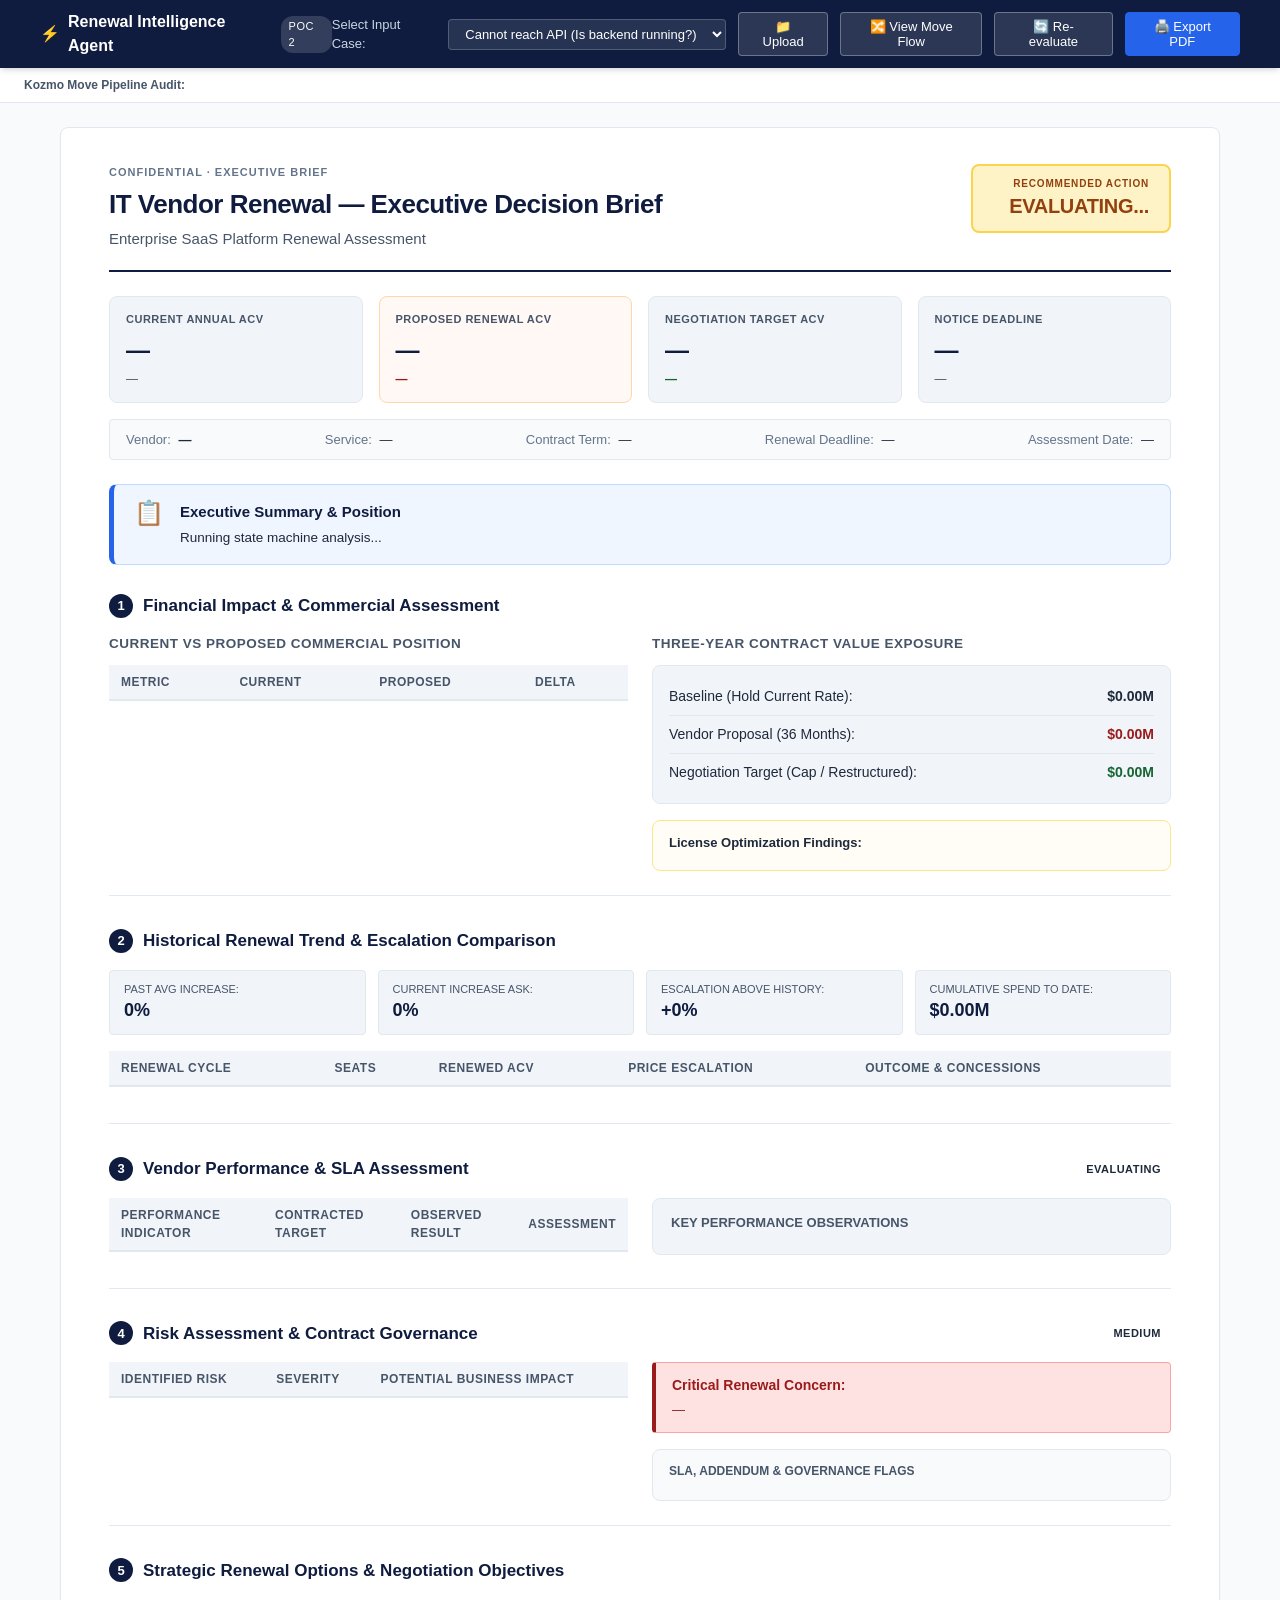
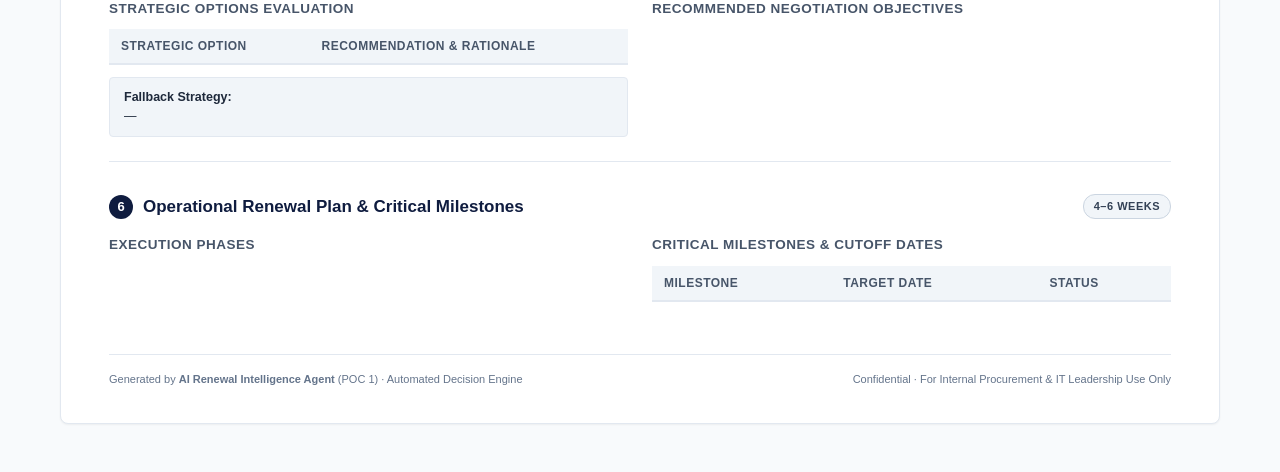
==== frontend/index.html @ a9c45aa7 "feat: Implement Kozmo Move Architecture with 6 Moves, Orchestrator, and Move Flow UI" ====
<!DOCTYPE html>
<html lang="en">
<head>
  <meta charset="UTF-8">
  <meta name="viewport" content="width=device-width, initial-scale=1.0">
  <title>IT Vendor Renewal — Executive Decision Brief</title>
  <link rel="stylesheet" href="style.css">
</head>
<body>

  <!-- Top Action & Case Switcher Bar (Hidden when printing) -->
  <header class="top-nav no-print">
    <div class="nav-container">
      <div class="nav-brand">
        <span class="agent-icon">⚡</span>
        <strong>Renewal Intelligence Agent</strong>
        <span class="poc-badge">POC 2</span>
      </div>
      <div class="nav-controls">
        <label for="caseSelect">Select Input Case:</label>
        <select id="caseSelect">
          <option value="">Loading cases...</option>
        </select>
        <input type="file" id="fileUploadInput" accept=".json" style="display: none;">
        <button id="uploadBtn" title="Upload Contract JSON">📁 Upload</button>
        <button id="flowModalBtn" title="View Kozmo Move Execution Graph">🔀 View Move Flow</button>
        <button id="reloadBtn" title="Run State Machine Again">🔄 Re-evaluate</button>
        <button id="printBtn" class="btn-primary" title="Export as PDF / Print">🖨️ Export PDF</button>
      </div>
    </div>
  </header>

  <!-- State Machine Pipeline Bar (Hidden when printing) -->
  <div class="pipeline-container no-print">
    <div class="pipeline-title">Kozmo Move Pipeline Audit:</div>
    <div id="statePipeline" class="pipeline-steps">
      <!-- Injected by app.js -->
    </div>
  </div>

  <!-- Main Executive Brief Container (Printable One-Page / Formatted Layout) -->
  <main class="brief-container" id="briefContainer">
    
    <!-- Document Header / Meta -->
    <section class="doc-header">
      <div class="doc-meta-left">
        <div class="meta-tag" id="confidentialBadge">CONFIDENTIAL · EXECUTIVE BRIEF</div>
        <h1 id="briefDocTitle">IT Vendor Renewal — Executive Decision Brief</h1>
        <p class="subtitle" id="serviceSubtitle">Enterprise SaaS Platform Renewal Assessment</p>
      </div>
      <div class="doc-meta-right">
        <div class="decision-box" id="decisionPillBox">
          <span class="decision-label">RECOMMENDED ACTION</span>
          <span class="decision-value" id="mainDecisionValue">Evaluating...</span>
        </div>
      </div>
    </section>

    <!-- Case Quick Stats Bar -->
    <section class="quick-stats-grid">
      <div class="stat-card">
        <span class="stat-label">Current Annual ACV</span>
        <span class="stat-number" id="kpiCurrentAcv">—</span>
        <span class="stat-sub" id="kpiCurrentSeats">—</span>
      </div>
      <div class="stat-card highlight">
        <span class="stat-label">Proposed Renewal ACV</span>
        <span class="stat-number" id="kpiProposedAcv">—</span>
        <span class="stat-sub alert-text" id="kpiIncreasePct">—</span>
      </div>
      <div class="stat-card">
        <span class="stat-label">Negotiation Target ACV</span>
        <span class="stat-number" id="kpiTargetAcv">—</span>
        <span class="stat-sub positive-text" id="kpiSavingsTarget">—</span>
      </div>
      <div class="stat-card">
        <span class="stat-label">Notice Deadline</span>
        <span class="stat-number" id="kpiNoticeDeadline">—</span>
        <span class="stat-sub" id="kpiNoticeDaysRemaining">—</span>
      </div>
    </section>

    <!-- Context & Case Details Metadata Strip -->
    <section class="meta-strip">
      <div class="meta-item">
        <span class="meta-label">Vendor:</span>
        <strong id="metaVendorName">—</strong>
      </div>
      <div class="meta-item">
        <span class="meta-label">Service:</span>
        <span id="metaServiceName">—</span>
      </div>
      <div class="meta-item">
        <span class="meta-label">Contract Term:</span>
        <span id="metaTerm">—</span>
      </div>
      <div class="meta-item">
        <span class="meta-label">Renewal Deadline:</span>
        <span id="metaRenewalDeadline">—</span>
      </div>
      <div class="meta-item">
        <span class="meta-label">Assessment Date:</span>
        <span id="metaAssessmentDate">—</span>
      </div>
    </section>

    <!-- Executive Decision Rationale Alert Banner -->
    <section class="executive-summary-banner" id="executiveSummaryBanner">
      <div class="banner-icon">📋</div>
      <div class="banner-body">
        <h3 id="execDecisionHeading">Executive Summary & Position</h3>
        <p id="execDecisionRationale">Running state machine analysis...</p>
      </div>
    </section>

    <!-- SECTION 1: Financial Impact & Commercial Assessment -->
    <section class="brief-section">
      <div class="section-header">
        <span class="section-num">1</span>
        <h2>Financial Impact & Commercial Assessment</h2>
      </div>

      <div class="two-column-layout">
        <!-- Comparison Table -->
        <div class="column">
          <h4 class="subheading">Current vs Proposed Commercial Position</h4>
          <table class="data-table" id="financialTable">
            <thead>
              <tr>
                <th>Metric</th>
                <th>Current</th>
                <th>Proposed</th>
                <th>Delta</th>
              </tr>
            </thead>
            <tbody>
              <!-- Rendered by app.js -->
            </tbody>
          </table>
        </div>

        <!-- 3-Year Exposure & Optimization Summary -->
        <div class="column">
          <h4 class="subheading">Three-Year Contract Value Exposure</h4>
          <div class="exposure-cards">
            <div class="exposure-row">
              <span class="exp-title">Baseline (Hold Current Rate):</span>
              <strong class="exp-val" id="expBaseline">$0.00M</strong>
            </div>
            <div class="exposure-row warn">
              <span class="exp-title">Vendor Proposal (36 Months):</span>
              <strong class="exp-val" id="expProposal">$0.00M</strong>
            </div>
            <div class="exposure-row target">
              <span class="exp-title">Negotiation Target (Cap / Restructured):</span>
              <strong class="exp-val" id="expTarget">$0.00M</strong>
            </div>
          </div>

          <div class="callout-box">
            <strong>License Optimization Findings:</strong>
            <ul id="licenseFindingsList">
              <!-- Rendered by app.js -->
            </ul>
          </div>
        </div>
      </div>
    </section>

    <!-- SECTION 2: Historical Renewal Trend Comparison -->
    <section class="brief-section">
      <div class="section-header">
        <span class="section-num">2</span>
        <h2>Historical Renewal Trend & Escalation Comparison</h2>
      </div>
      <div class="history-container">
        <div class="history-metrics-bar">
          <div class="history-badge">
            <span class="lbl">Past Avg Increase:</span>
            <strong id="histAvgIncrease">0%</strong>
          </div>
          <div class="history-badge">
            <span class="lbl">Current Increase Ask:</span>
            <strong id="histCurrentAsk" class="alert-text">0%</strong>
          </div>
          <div class="history-badge">
            <span class="lbl">Escalation Above History:</span>
            <strong id="histVsAvg" class="alert-text">+0%</strong>
          </div>
          <div class="history-badge">
            <span class="lbl">Cumulative Spend to Date:</span>
            <strong id="histTotalSpend">$0.00M</strong>
          </div>
        </div>

        <table class="data-table" id="historyTable">
          <thead>
            <tr>
              <th>Renewal Cycle</th>
              <th>Seats</th>
              <th>Renewed ACV</th>
              <th>Price Escalation</th>
              <th>Outcome & Concessions</th>
            </tr>
          </thead>
          <tbody>
            <!-- Rendered by app.js -->
          </tbody>
        </table>
      </div>
    </section>

    <!-- SECTION 3: Vendor Performance & SLA Assessment -->
    <section class="brief-section">
      <div class="section-header">
        <span class="section-num">3</span>
        <h2>Vendor Performance & SLA Assessment</h2>
        <span class="status-chip" id="perfOverallRating">Evaluating</span>
      </div>

      <div class="two-column-layout">
        <div class="column">
          <table class="data-table" id="perfTable">
            <thead>
              <tr>
                <th>Performance Indicator</th>
                <th>Contracted Target</th>
                <th>Observed Result</th>
                <th>Assessment</th>
              </tr>
            </thead>
            <tbody>
              <!-- Rendered by app.js -->
            </tbody>
          </table>
        </div>
        <div class="column">
          <div class="notes-panel">
            <h4>Key Performance Observations</h4>
            <ul id="perfObservationsList">
              <!-- Rendered by app.js -->
            </ul>
          </div>
        </div>
      </div>
    </section>

    <!-- SECTION 4: Risk Assessment & Governance Flags -->
    <section class="brief-section">
      <div class="section-header">
        <span class="section-num">4</span>
        <h2>Risk Assessment & Contract Governance</h2>
        <span class="status-chip" id="riskOverallLevel">Medium</span>
      </div>

      <div class="two-column-layout">
        <div class="column">
          <table class="data-table" id="riskTable">
            <thead>
              <tr>
                <th>Identified Risk</th>
                <th>Severity</th>
                <th>Potential Business Impact</th>
              </tr>
            </thead>
            <tbody>
              <!-- Rendered by app.js -->
            </tbody>
          </table>
        </div>
        <div class="column">
          <div class="alert-box-critical">
            <strong>Critical Renewal Concern:</strong>
            <p id="criticalConcernText">—</p>
          </div>
          <div class="flags-box">
            <h4>SLA, Addendum & Governance Flags</h4>
            <div id="slaFlagsList">
              <!-- Rendered by app.js -->
            </div>
          </div>
        </div>
      </div>
    </section>

    <!-- SECTION 5: Renewal Recommendation & Strategic Options -->
    <section class="brief-section">
      <div class="section-header">
        <span class="section-num">5</span>
        <h2>Strategic Renewal Options & Negotiation Objectives</h2>
      </div>

      <div class="two-column-layout">
        <div class="column">
          <h4 class="subheading">Strategic Options Evaluation</h4>
          <table class="data-table" id="optionsTable">
            <thead>
              <tr>
                <th>Strategic Option</th>
                <th>Recommendation & Rationale</th>
              </tr>
            </thead>
            <tbody>
              <!-- Rendered by app.js -->
            </tbody>
          </table>
          <div class="fallback-box">
            <strong>Fallback Strategy:</strong>
            <p id="fallbackStrategyText">—</p>
          </div>
        </div>

        <div class="column">
          <h4 class="subheading">Recommended Negotiation Objectives</h4>
          <ol class="objectives-list" id="negotiationObjectivesList">
            <!-- Rendered by app.js -->
          </ol>
        </div>
      </div>
    </section>

    <!-- SECTION 6: Operational Execution Timeline & Milestones -->
    <section class="brief-section">
      <div class="section-header">
        <span class="section-num">6</span>
        <h2>Operational Renewal Plan & Critical Milestones</h2>
        <span class="status-chip neutral" id="planDurationBadge">4–6 Weeks</span>
      </div>

      <div class="two-column-layout">
        <div class="column">
          <h4 class="subheading">Execution Phases</h4>
          <div class="timeline-phases" id="timelinePhases">
            <!-- Rendered by app.js -->
          </div>
        </div>

        <div class="column">
          <h4 class="subheading">Critical Milestones & Cutoff Dates</h4>
          <table class="data-table" id="milestonesTable">
            <thead>
              <tr>
                <th>Milestone</th>
                <th>Target Date</th>
                <th>Status</th>
              </tr>
            </thead>
            <tbody>
              <!-- Rendered by app.js -->
            </tbody>
          </table>
        </div>
      </div>
    </section>

    <!-- 
      SECTION 7: Recommended Further Investigations 
      (Commented out for POC 1; deferred to POC 2 when dynamic calculations / LLM generation are added)
    -->
    <!-- 
    <section class="brief-section">
      <div class="section-header">
        <span class="section-num">7</span>
        <h2>Recommended Further Investigations</h2>
      </div>
      <table class="data-table" id="furtherAnalysisTable">
        <thead>
          <tr>
            <th>Investigation Domain</th>
            <th>Expected Deliverable</th>
            <th>Estimated Time</th>
          </tr>
        </thead>
        <tbody>
        </tbody>
      </table>
    </section>
    -->

    <!-- Document Footer -->
    <footer class="doc-footer">
      <div class="footer-left">
        Generated by <strong>AI Renewal Intelligence Agent</strong> (POC 1) · Automated Decision Engine
      </div>
      <div class="footer-right">
        Confidential · For Internal Procurement & IT Leadership Use Only
      </div>
    </footer>

  </main>

  <!-- Kozmo Move Graph Execution Modal (Hidden by default) -->
  <div id="moveFlowModal" class="flow-modal-backdrop no-print" style="display: none;">
    <div class="flow-modal-dialog">
      <div class="flow-modal-header">
        <div class="flow-modal-title">
          <span class="icon">🔀</span>
          <h3>Kozmo Renewal Desk — Move Graph Execution Trace</h3>
        </div>
        <button id="closeFlowModalBtn" class="flow-modal-close" title="Close modal">&times;</button>
      </div>
      <div class="flow-modal-body">
        <p class="flow-modal-desc">
          Inspects the executed Move Graph. Shows which <strong>Actions</strong> executed, which <strong>Gates</strong> tested criteria, and which nodes were dynamically <strong>SKIPPED</strong> based on contract conditions.
        </p>
        <!-- Move Tabs -->
        <div class="move-tabs" id="moveTabsContainer">
          <!-- Populated by app.js -->
        </div>
        <!-- Move Detail Card -->
        <div class="move-detail-container" id="moveDetailContainer">
          <!-- Populated by app.js -->
        </div>
      </div>
    </div>
  </div>

  <script src="app.js"></script>
</body>
</html>
---- frontend/style.css ----
/* ==========================================================================
   IT Vendor Renewal — Executive Decision Brief Stylesheet
   Pure Vanilla CSS (No Frameworks)
   ========================================================================== */

:root {
  --navy-dark: #0f1c3f;
  --navy-primary: #1a2a5e;
  --navy-light: #2c3e75;
  --blue-accent: #2563eb;
  --blue-soft: #eff6ff;
  --slate-dark: #1e293b;
  --slate-medium: #475569;
  --slate-light: #64748b;
  --border-color: #e2e8f0;
  --bg-page: #f8fafc;
  --bg-card: #ffffff;
  
  /* Status Colors */
  --red-bg: #fee2e2;
  --red-text: #991b1b;
  --red-border: #fca5a5;
  
  --amber-bg: #fef3c7;
  --amber-text: #92400e;
  --amber-border: #fcd34d;
  
  --green-bg: #dcfce7;
  --green-text: #166534;
  --green-border: #86efac;

  --neutral-bg: #f1f5f9;
  --neutral-text: #334155;
  --neutral-border: #cbd5e1;

  --shadow-sm: 0 1px 2px 0 rgba(0, 0, 0, 0.05);
  --shadow-md: 0 4px 6px -1px rgba(0, 0, 0, 0.1), 0 2px 4px -2px rgba(0, 0, 0, 0.1);
  --radius-sm: 4px;
  --radius-md: 8px;
  --radius-lg: 12px;
}

* {
  box-sizing: border-box;
  margin: 0;
  padding: 0;
}

body {
  font-family: -apple-system, BlinkMacSystemFont, "Segoe UI", Roboto, Helvetica, Arial, sans-serif;
  color: var(--slate-dark);
  background-color: var(--bg-page);
  line-height: 1.5;
  font-size: 14px;
  -webkit-font-smoothing: antialiased;
}

/* ==========================================================================
   Top Navigation Bar & State Machine Audit
   ========================================================================== */

.top-nav {
  background-color: var(--navy-dark);
  color: #ffffff;
  padding: 10px 24px;
  position: sticky;
  top: 0;
  z-index: 100;
  box-shadow: var(--shadow-md);
}

.nav-container {
  max-width: 1200px;
  margin: 0 auto;
  display: flex;
  align-items: center;
  justify-content: space-between;
}

.nav-brand {
  display: flex;
  align-items: center;
  gap: 8px;
  font-size: 16px;
}

.poc-badge {
  background-color: rgba(255, 255, 255, 0.15);
  padding: 2px 8px;
  border-radius: 12px;
  font-size: 11px;
  letter-spacing: 0.5px;
}

.nav-controls {
  display: flex;
  align-items: center;
  gap: 12px;
}

.nav-controls label {
  font-size: 13px;
  color: #cbd5e1;
}

.nav-controls select {
  padding: 6px 12px;
  border-radius: var(--radius-sm);
  border: 1px solid rgba(255, 255, 255, 0.2);
  background: rgba(255, 255, 255, 0.1);
  color: #ffffff;
  font-size: 13px;
  outline: none;
  cursor: pointer;
}

.nav-controls select option {
  background: var(--navy-dark);
  color: #ffffff;
}

button {
  padding: 6px 14px;
  border-radius: var(--radius-sm);
  border: 1px solid rgba(255, 255, 255, 0.3);
  background: rgba(255, 255, 255, 0.12);
  color: #ffffff;
  font-size: 13px;
  font-weight: 500;
  cursor: pointer;
  transition: all 0.2s ease;
}

button:hover {
  background: rgba(255, 255, 255, 0.25);
}

button.btn-primary {
  background-color: var(--blue-accent);
  border-color: var(--blue-accent);
}

button.btn-primary:hover {
  background-color: #1d4ed8;
}

/* State Machine Pipeline Execution Bar */
.pipeline-container {
  background: #ffffff;
  border-bottom: 1px solid var(--border-color);
  padding: 8px 24px;
  display: flex;
  align-items: center;
  gap: 16px;
  font-size: 12px;
}

.pipeline-title {
  font-weight: 600;
  color: var(--slate-medium);
  white-space: nowrap;
}

.pipeline-steps {
  display: flex;
  align-items: center;
  gap: 6px;
  flex-wrap: wrap;
}

.pipe-step {
  padding: 3px 8px;
  border-radius: var(--radius-sm);
  background: var(--neutral-bg);
  color: var(--slate-medium);
  border: 1px solid var(--border-color);
  font-weight: 500;
  font-size: 11px;
}

.pipe-step.active {
  background: var(--green-bg);
  color: var(--green-text);
  border-color: var(--green-border);
}

.pipe-arrow {
  color: var(--slate-light);
  font-size: 10px;
}

/* ==========================================================================
   Main Brief Document Container
   ========================================================================== */

.brief-container {
  max-width: 1160px;
  margin: 24px auto 48px auto;
  background-color: var(--bg-card);
  padding: 36px 48px;
  border-radius: var(--radius-md);
  box-shadow: var(--shadow-sm);
  border: 1px solid var(--border-color);
}

/* Document Header */
.doc-header {
  display: flex;
  justify-content: space-between;
  align-items: flex-start;
  padding-bottom: 20px;
  border-bottom: 2px solid var(--navy-dark);
}

.meta-tag {
  font-size: 11px;
  font-weight: 700;
  color: var(--slate-light);
  letter-spacing: 1px;
  text-transform: uppercase;
  margin-bottom: 4px;
}

.doc-header h1 {
  font-size: 26px;
  color: var(--navy-dark);
  font-weight: 700;
  letter-spacing: -0.5px;
}

.doc-header .subtitle {
  font-size: 15px;
  color: var(--slate-medium);
  margin-top: 4px;
}

.decision-box {
  background-color: var(--amber-bg);
  border: 2px solid var(--amber-border);
  border-radius: var(--radius-md);
  padding: 10px 20px;
  text-align: right;
  min-width: 200px;
}

.decision-label {
  display: block;
  font-size: 10px;
  font-weight: 700;
  letter-spacing: 0.8px;
  color: var(--amber-text);
  text-transform: uppercase;
}

.decision-value {
  display: block;
  font-size: 20px;
  font-weight: 800;
  color: var(--amber-text);
  text-transform: uppercase;
  letter-spacing: -0.3px;
}

.decision-box.renew {
  background-color: var(--green-bg);
  border-color: var(--green-border);
}
.decision-box.renew .decision-label,
.decision-box.renew .decision-value {
  color: var(--green-text);
}

.decision-box.switch {
  background-color: var(--red-bg);
  border-color: var(--red-border);
}
.decision-box.switch .decision-label,
.decision-box.switch .decision-value {
  color: var(--red-text);
}

/* Quick Stats Bar */
.quick-stats-grid {
  display: grid;
  grid-template-columns: repeat(4, 1fr);
  gap: 16px;
  margin: 24px 0 16px 0;
}

.stat-card {
  background: var(--neutral-bg);
  border: 1px solid var(--border-color);
  border-radius: var(--radius-md);
  padding: 14px 16px;
  display: flex;
  flex-direction: column;
}

.stat-card.highlight {
  background: #fff8f5;
  border-color: #fed7aa;
}

.stat-label {
  font-size: 11px;
  font-weight: 600;
  color: var(--slate-medium);
  text-transform: uppercase;
  letter-spacing: 0.5px;
}

.stat-number {
  font-size: 24px;
  font-weight: 800;
  color: var(--navy-dark);
  margin: 4px 0 2px 0;
}

.stat-sub {
  font-size: 12px;
  color: var(--slate-medium);
}

.alert-text {
  color: var(--red-text);
  font-weight: 600;
}

.positive-text {
  color: var(--green-text);
  font-weight: 600;
}

/* Metadata Strip */
.meta-strip {
  display: flex;
  background: #f8fafc;
  border: 1px solid var(--border-color);
  border-radius: var(--radius-sm);
  padding: 10px 16px;
  margin-bottom: 24px;
  justify-content: space-between;
  font-size: 13px;
  flex-wrap: wrap;
  gap: 12px;
}

.meta-item .meta-label {
  color: var(--slate-light);
  margin-right: 4px;
}

/* Executive Summary Alert Banner */
.executive-summary-banner {
  display: flex;
  gap: 16px;
  background-color: var(--blue-soft);
  border: 1px solid #bfdbfe;
  border-left: 5px solid var(--blue-accent);
  border-radius: var(--radius-md);
  padding: 16px 20px;
  margin-bottom: 28px;
}

.banner-icon {
  font-size: 24px;
  line-height: 1;
}

.banner-body h3 {
  font-size: 15px;
  font-weight: 700;
  color: var(--navy-dark);
  margin-bottom: 4px;
}

.banner-body p {
  font-size: 13.5px;
  color: var(--slate-dark);
  line-height: 1.5;
}

/* ==========================================================================
   Section Formatting & Content Components
   ========================================================================== */

.brief-section {
  margin-bottom: 32px;
  padding-bottom: 24px;
  border-bottom: 1px solid var(--border-color);
}

.brief-section:last-of-type {
  border-bottom: none;
  margin-bottom: 16px;
}

.section-header {
  display: flex;
  align-items: center;
  gap: 10px;
  margin-bottom: 16px;
}

.section-num {
  background: var(--navy-dark);
  color: #ffffff;
  font-weight: 700;
  font-size: 13px;
  width: 24px;
  height: 24px;
  border-radius: 50%;
  display: flex;
  align-items: center;
  justify-content: center;
}

.section-header h2 {
  font-size: 17px;
  font-weight: 700;
  color: var(--navy-dark);
  flex-grow: 1;
}

.subheading {
  font-size: 13.5px;
  font-weight: 600;
  color: var(--slate-medium);
  margin-bottom: 10px;
  text-transform: uppercase;
  letter-spacing: 0.5px;
}

.two-column-layout {
  display: grid;
  grid-template-columns: 1fr 1fr;
  gap: 24px;
}

/* Tables */
.data-table {
  width: 100%;
  border-collapse: collapse;
  font-size: 13px;
  margin-bottom: 12px;
}

.data-table th {
  background-color: var(--neutral-bg);
  color: var(--slate-medium);
  text-align: left;
  padding: 8px 12px;
  font-weight: 600;
  border-bottom: 2px solid var(--border-color);
  font-size: 12px;
  text-transform: uppercase;
  letter-spacing: 0.5px;
}

.data-table td {
  padding: 8px 12px;
  border-bottom: 1px solid var(--border-color);
  color: var(--slate-dark);
}

.data-table tbody tr:hover {
  background-color: #f8fafc;
}

/* Status Badges */
.status-chip {
  font-size: 11px;
  font-weight: 700;
  padding: 3px 10px;
  border-radius: 12px;
  text-transform: uppercase;
  letter-spacing: 0.5px;
  display: inline-block;
}

.status-chip.high,
.status-chip.below,
.status-chip.critical {
  background-color: var(--red-bg);
  color: var(--red-text);
  border: 1px solid var(--red-border);
}

.status-chip.medium,
.status-chip.warn {
  background-color: var(--amber-bg);
  color: var(--amber-text);
  border: 1px solid var(--amber-border);
}

.status-chip.low,
.status-chip.good,
.status-chip.ok,
.status-chip.target {
  background-color: var(--green-bg);
  color: var(--green-text);
  border: 1px solid var(--green-border);
}

.status-chip.neutral {
  background-color: var(--neutral-bg);
  color: var(--neutral-text);
  border: 1px solid var(--neutral-border);
}

/* Exposure Cards */
.exposure-cards {
  background: var(--neutral-bg);
  border: 1px solid var(--border-color);
  border-radius: var(--radius-md);
  padding: 12px 16px;
  margin-bottom: 16px;
}

.exposure-row {
  display: flex;
  justify-content: space-between;
  align-items: center;
  padding: 8px 0;
  border-bottom: 1px solid var(--border-color);
}

.exposure-row:last-child {
  border-bottom: none;
}

.exposure-row.warn .exp-val {
  color: var(--red-text);
}

.exposure-row.target .exp-val {
  color: var(--green-text);
}

.callout-box {
  background-color: #fffdf5;
  border: 1px solid #fde68a;
  border-radius: var(--radius-md);
  padding: 12px 16px;
  font-size: 13px;
}

.callout-box ul {
  padding-left: 20px;
  margin-top: 6px;
}

.callout-box li {
  margin-bottom: 4px;
}

/* History Bar */
.history-metrics-bar {
  display: grid;
  grid-template-columns: repeat(4, 1fr);
  gap: 12px;
  margin-bottom: 16px;
}

.history-badge {
  background: var(--neutral-bg);
  border: 1px solid var(--border-color);
  border-radius: var(--radius-sm);
  padding: 10px 14px;
  display: flex;
  flex-direction: column;
}

.history-badge .lbl {
  font-size: 11px;
  color: var(--slate-medium);
  text-transform: uppercase;
}

.history-badge strong {
  font-size: 18px;
  color: var(--navy-dark);
}

/* Notes & Alert Boxes */
.notes-panel {
  background: var(--neutral-bg);
  border: 1px solid var(--border-color);
  border-radius: var(--radius-md);
  padding: 14px 18px;
}

.notes-panel h4 {
  font-size: 13px;
  font-weight: 700;
  text-transform: uppercase;
  color: var(--slate-medium);
  margin-bottom: 8px;
}

.notes-panel ul {
  padding-left: 18px;
}

.notes-panel li {
  margin-bottom: 8px;
  font-size: 13px;
  color: var(--slate-dark);
}

.alert-box-critical {
  background-color: var(--red-bg);
  border: 1px solid var(--red-border);
  border-left: 4px solid var(--red-text);
  border-radius: var(--radius-sm);
  padding: 12px 16px;
  margin-bottom: 16px;
  color: var(--red-text);
}

.alert-box-critical p {
  font-size: 13px;
  margin-top: 4px;
  color: #7f1d1d;
}

.flags-box {
  background: #f8fafc;
  border: 1px solid var(--border-color);
  border-radius: var(--radius-md);
  padding: 12px 16px;
}

.flags-box h4 {
  font-size: 12px;
  text-transform: uppercase;
  color: var(--slate-medium);
  margin-bottom: 8px;
}

.flag-item {
  display: flex;
  align-items: flex-start;
  gap: 8px;
  font-size: 12.5px;
  padding: 6px 0;
  border-bottom: 1px dashed var(--border-color);
}

.flag-item:last-child {
  border-bottom: none;
}

.flag-tag {
  font-size: 10px;
  font-weight: 700;
  padding: 2px 6px;
  border-radius: var(--radius-sm);
  background: #e2e8f0;
  white-space: nowrap;
}

.fallback-box {
  background: #f1f5f9;
  border: 1px solid var(--border-color);
  border-radius: var(--radius-sm);
  padding: 10px 14px;
  font-size: 12.5px;
  margin-top: 10px;
}

.objectives-list {
  padding-left: 20px;
}

.objectives-list li {
  margin-bottom: 8px;
  font-size: 13px;
}

/* Timeline Components */
.timeline-phases {
  display: flex;
  flex-direction: column;
  gap: 10px;
}

.phase-card {
  border: 1px solid var(--border-color);
  border-left: 4px solid var(--navy-primary);
  border-radius: var(--radius-sm);
  padding: 10px 14px;
  background: #ffffff;
}

.phase-head {
  display: flex;
  justify-content: space-between;
  font-size: 13px;
  font-weight: 700;
  color: var(--navy-dark);
}

.phase-dur {
  font-size: 11px;
  font-weight: 600;
  color: var(--slate-light);
}

.phase-desc {
  font-size: 12px;
  color: var(--slate-dark);
  margin-top: 4px;
}

.phase-owners {
  font-size: 11px;
  color: var(--blue-accent);
  margin-top: 4px;
}

/* Document Footer */
.doc-footer {
  display: flex;
  justify-content: space-between;
  padding-top: 16px;
  border-top: 1px solid var(--border-color);
  font-size: 11px;
  color: var(--slate-light);
}

/* ==========================================================================
   Print Optimization (@media print)
   ========================================================================== */

@media print {
  .no-print {
    display: none !important;
  }

  body {
    background-color: #ffffff !important;
    font-size: 11pt !important;
  }

  .brief-container {
    max-width: 100% !important;
    margin: 0 !important;
    padding: 0 !important;
    border: none !important;
    box-shadow: none !important;
  }

  .quick-stats-grid {
    gap: 8px !important;
  }

  .stat-card {
    padding: 8px 10px !important;
  }

  .stat-number {
    font-size: 18pt !important;
  }

  .brief-section {
    page-break-inside: avoid;
    margin-bottom: 20px !important;
    padding-bottom: 12px !important;
  }

  .two-column-layout {
    gap: 16px !important;
  }
}

/* Responsive adjustments for smaller screens */
@media screen and (max-width: 860px) {
  .brief-container {
    padding: 20px;
    margin: 12px;
  }

  .quick-stats-grid {
    grid-template-columns: 1fr 1fr;
  }

  .history-metrics-bar {
    grid-template-columns: 1fr 1fr;
  }

  .two-column-layout {
    grid-template-columns: 1fr;
  }

  .doc-header {
    flex-direction: column;
    gap: 16px;
  }
}


/* ==========================================================================
   Move Graph Flow Modal Styles
   ========================================================================== */

.flow-modal-backdrop {
  position: fixed;
  top: 0;
  left: 0;
  width: 100%;
  height: 100%;
  background: rgba(15, 23, 42, 0.7);
  backdrop-filter: blur(4px);
  z-index: 1000;
  display: flex;
  align-items: center;
  justify-content: center;
  padding: 20px;
}

.flow-modal-dialog {
  background: #ffffff;
  border-radius: var(--radius-lg);
  max-width: 960px;
  width: 100%;
  max-height: 88vh;
  display: flex;
  flex-direction: column;
  box-shadow: 0 20px 25px -5px rgba(0, 0, 0, 0.25);
  border: 1px solid var(--border-color);
  overflow: hidden;
}

.flow-modal-header {
  background: var(--navy-dark);
  color: #ffffff;
  padding: 16px 24px;
  display: flex;
  align-items: center;
  justify-content: space-between;
}

.flow-modal-title {
  display: flex;
  align-items: center;
  gap: 10px;
}

.flow-modal-title h3 {
  font-size: 16px;
  font-weight: 700;
  color: #ffffff;
}

.flow-modal-close {
  background: transparent;
  border: none;
  color: #94a3b8;
  font-size: 24px;
  cursor: pointer;
  line-height: 1;
  padding: 4px;
}

.flow-modal-close:hover {
  color: #ffffff;
  background: transparent;
}

.flow-modal-body {
  padding: 20px 24px;
  overflow-y: auto;
}

.flow-modal-desc {
  font-size: 13px;
  color: var(--slate-medium);
  margin-bottom: 16px;
  background: var(--neutral-bg);
  padding: 10px 14px;
  border-radius: var(--radius-sm);
  border-left: 3px solid var(--blue-accent);
}

.move-tabs {
  display: flex;
  gap: 8px;
  overflow-x: auto;
  padding-bottom: 12px;
  border-bottom: 2px solid var(--border-color);
  margin-bottom: 20px;
}

.move-tab-btn {
  background: var(--neutral-bg);
  color: var(--slate-dark);
  border: 1px solid var(--border-color);
  padding: 8px 14px;
  border-radius: var(--radius-sm);
  font-size: 12px;
  font-weight: 600;
  cursor: pointer;
  display: flex;
  align-items: center;
  gap: 6px;
  white-space: nowrap;
  transition: all 0.2s ease;
}

.move-tab-btn:hover {
  background: #e2e8f0;
}

.move-tab-btn.active {
  background: var(--navy-dark);
  color: #ffffff;
  border-color: var(--navy-dark);
}

.move-tab-btn .badge-pill {
  font-size: 10px;
  padding: 2px 6px;
  border-radius: 10px;
  background: rgba(0, 0, 0, 0.1);
}

.move-tab-btn.active .badge-pill {
  background: rgba(255, 255, 255, 0.2);
}

.move-detail-card {
  display: flex;
  flex-direction: column;
  gap: 16px;
}

.move-header-box {
  display: flex;
  justify-content: space-between;
  align-items: center;
  background: #f8fafc;
  padding: 12px 16px;
  border-radius: var(--radius-md);
  border: 1px solid var(--border-color);
}

.move-header-box h4 {
  font-size: 15px;
  color: var(--navy-dark);
}

.move-verb-tag {
  font-size: 11px;
  font-weight: 700;
  text-transform: uppercase;
  background: var(--blue-soft);
  color: var(--blue-accent);
  padding: 3px 8px;
  border-radius: var(--radius-sm);
}

.flow-section-title {
  font-size: 12px;
  font-weight: 700;
  text-transform: uppercase;
  color: var(--slate-medium);
  letter-spacing: 0.5px;
  margin-bottom: 8px;
}

.gates-grid {
  display: grid;
  grid-template-columns: repeat(auto-fit, minmax(280px, 1fr));
  gap: 10px;
  margin-bottom: 16px;
}

.gate-card {
  border: 1px solid #fde68a;
  background: #fffdf5;
  border-radius: var(--radius-sm);
  padding: 10px 14px;
}

.gate-head {
  display: flex;
  justify-content: space-between;
  font-size: 12px;
  font-weight: 700;
  color: var(--amber-text);
  margin-bottom: 4px;
}

.gate-desc {
  font-size: 12px;
  color: var(--slate-dark);
}

.actions-list {
  display: flex;
  flex-direction: column;
  gap: 8px;
}

.action-row {
  display: flex;
  align-items: flex-start;
  gap: 12px;
  padding: 10px 14px;
  border-radius: var(--radius-sm);
  border: 1px solid var(--border-color);
  background: #ffffff;
}

.action-row.executed {
  border-left: 4px solid #16a34a;
}

.action-row.skipped {
  border-left: 4px solid #94a3b8;
  background: #f8fafc;
  opacity: 0.85;
}

.action-status-badge {
  font-size: 10px;
  font-weight: 700;
  padding: 2px 6px;
  border-radius: var(--radius-sm);
  text-transform: uppercase;
  white-space: nowrap;
}

.action-status-badge.executed {
  background: var(--green-bg);
  color: var(--green-text);
}

.action-status-badge.skipped {
  background: #e2e8f0;
  color: #475569;
}

.action-info {
  flex-grow: 1;
}

.action-title {
  display: flex;
  justify-content: space-between;
  font-size: 12.5px;
  font-weight: 700;
  color: var(--navy-dark);
}

.action-duration {
  font-size: 11px;
  font-weight: 500;
  color: var(--slate-light);
}

.action-detail {
  font-size: 12px;
  margin-top: 3px;
  color: var(--slate-dark);
}

.action-skip-reason {
  font-size: 12px;
  color: #64748b;
  font-style: italic;
  margin-top: 3px;
}


/* Move Header Card */
.move-header-card {
  background: #f8fafc;
  padding: 16px 20px;
  border-radius: var(--radius-md);
  border: 1px solid var(--border-color);
  margin-bottom: 16px;
}

.move-header-top {
  display: flex;
  align-items: center;
  gap: 10px;
  margin-bottom: 8px;
}

.move-id-badge {
  font-size: 11px;
  font-weight: 800;
  background: var(--navy-dark);
  color: #ffffff;
  padding: 3px 8px;
  border-radius: var(--radius-sm);
  letter-spacing: 0.5px;
}

.move-title {
  font-size: 15px;
  color: var(--navy-dark);
  font-weight: 700;
  flex-grow: 1;
}

.move-summary {
  font-size: 13px;
  color: var(--slate-dark);
  margin-bottom: 10px;
}

.move-stats-bar {
  display: flex;
  gap: 8px;
}

.stat-pill {
  font-size: 11px;
  font-weight: 600;
  padding: 3px 10px;
  border-radius: 10px;
}

.stat-pill.executed {
  background: var(--green-bg);
  color: var(--green-text);
}

.stat-pill.skipped {
  background: #e2e8f0;
  color: #475569;
}

.stat-pill.gates {
  background: #fef3c7;
  color: #92400e;
}

/* Move Section Labels */
.move-section-label {
  font-size: 12px;
  font-weight: 700;
  text-transform: uppercase;
  color: var(--slate-medium);
  letter-spacing: 0.5px;
  margin-bottom: 8px;
  margin-top: 4px;
}

/* Gate cards - passed vs failed */
.gate-card.gate-passed {
  border-color: #bbf7d0;
  background: #f0fdf4;
}

.gate-card.gate-failed {
  border-color: #fca5a5;
  background: #fef2f2;
}

.gate-header {
  display: flex;
  justify-content: space-between;
  margin-bottom: 4px;
}

.gate-id {
  font-size: 11px;
  font-weight: 700;
  color: var(--slate-medium);
}

.gate-icon {
  font-size: 14px;
}

.gate-name {
  font-size: 13px;
  font-weight: 600;
  color: var(--navy-dark);
  margin-bottom: 2px;
}

.gate-decision {
  font-size: 12px;
  color: var(--slate-dark);
}

.gate-details {
  font-size: 11px;
  color: #64748b;
  margin-top: 4px;
  font-style: italic;
}

/* Action row refinements */
.action-status-icon {
  font-size: 16px;
  line-height: 1;
  flex-shrink: 0;
  padding-top: 2px;
}

.action-id-name {
  display: flex;
  align-items: center;
  gap: 8px;
}

.action-id {
  font-size: 11px;
  font-weight: 700;
  color: var(--slate-medium);
  background: #e2e8f0;
  padding: 1px 6px;
  border-radius: 3px;
}

.action-name {
  font-size: 13px;
  font-weight: 600;
  color: var(--navy-dark);
}

.action-output {
  font-size: 12px;
  color: var(--slate-dark);
  margin-top: 4px;
}

.move-empty-state {
  text-align: center;
  padding: 40px 20px;
  color: var(--slate-medium);
}

.tab-move-id {
  font-weight: 700;
}

.tab-move-stats {
  font-size: 10px;
  opacity: 0.8;
}
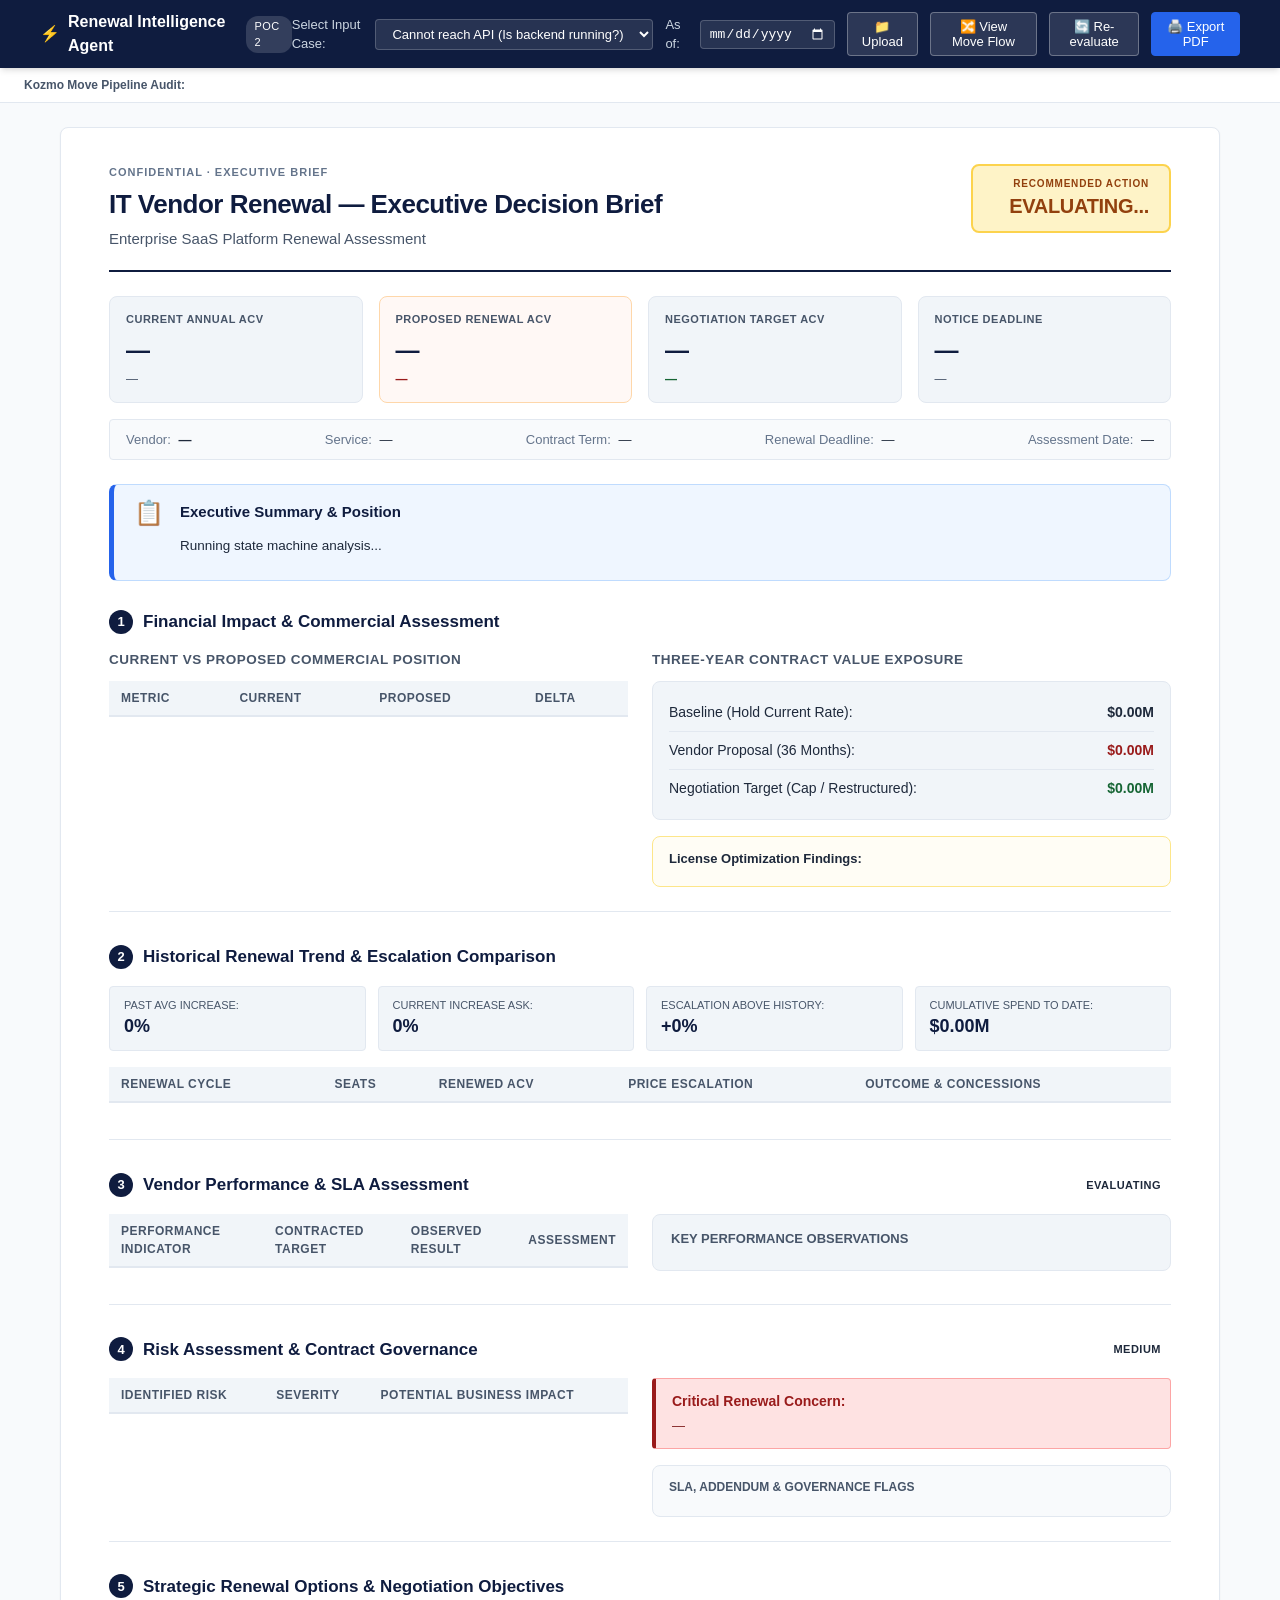
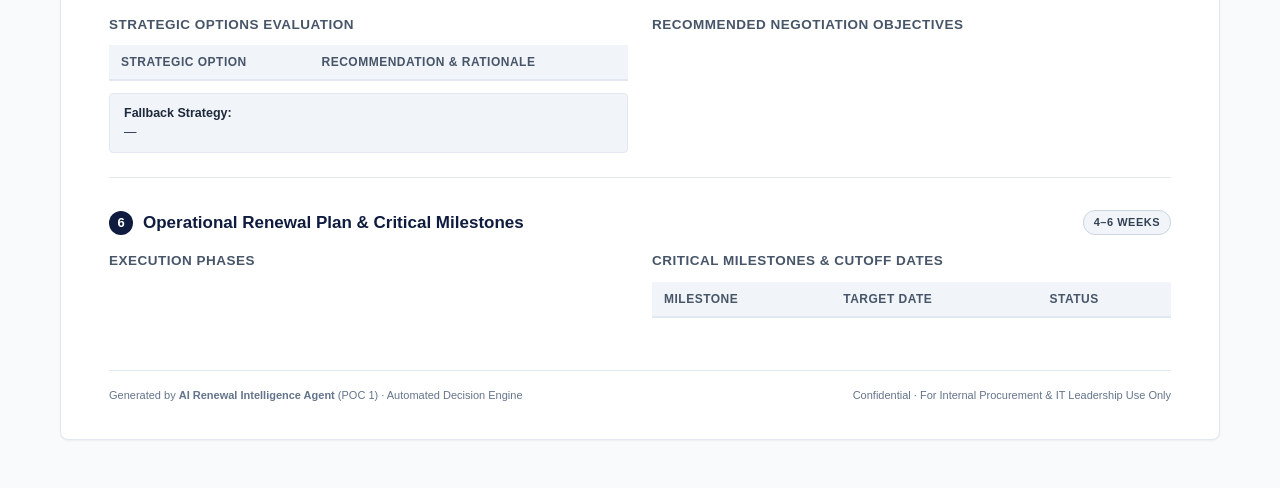
==== commit 9873d6b6: "refactor: Strict input schema, remove legacy modules, add missed-deadline case and samples - Rewrite" ====
--- a/frontend/index.html
+++ b/frontend/index.html
@@ -21,6 +21,8 @@
         <select id="caseSelect">
           <option value="">Loading cases...</option>
         </select>
+        <label for="asOfInput" title="Assessment date (blank = today). Fix it for a repeatable demo.">As of:</label>
+        <input type="date" id="asOfInput">
         <input type="file" id="fileUploadInput" accept=".json" style="display: none;">
         <button id="uploadBtn" title="Upload Contract JSON">📁 Upload</button>
         <button id="flowModalBtn" title="View Kozmo Move Execution Graph">🔀 View Move Flow</button>
@@ -109,7 +111,9 @@
       <div class="banner-icon">📋</div>
       <div class="banner-body">
         <h3 id="execDecisionHeading">Executive Summary & Position</h3>
+        <div id="execDecisionTags" class="decision-tags"></div>
         <p id="execDecisionRationale">Running state machine analysis...</p>
+        <div id="execDecisionDrivers" class="decision-drivers"></div>
       </div>
     </section>
 
--- a/frontend/style.css
+++ b/frontend/style.css
@@ -114,6 +114,16 @@
   cursor: pointer;
 }
 
+.nav-controls input[type="date"] {
+  padding: 5px 8px;
+  border-radius: var(--radius-sm);
+  border: 1px solid rgba(255, 255, 255, 0.2);
+  background: rgba(255, 255, 255, 0.1);
+  color: #ffffff;
+  font-size: 13px;
+  color-scheme: dark;
+}
+
 .nav-controls select option {
   background: var(--navy-dark);
   color: #ffffff;
@@ -378,6 +388,40 @@
   font-size: 13.5px;
   color: var(--slate-dark);
   line-height: 1.5;
+}
+
+.decision-tags {
+  display: flex;
+  flex-wrap: wrap;
+  gap: 6px;
+  margin: 4px 0 8px;
+}
+
+.decision-tag {
+  font-size: 11px;
+  font-weight: 600;
+  padding: 2px 8px;
+  border-radius: 999px;
+  background: #e2e8f0;
+  color: #334155;
+}
+
+.decision-tag.warn { background: #fef3c7; color: #92400e; }
+.decision-tag.high { background: #fee2e2; color: #991b1b; }
+
+.decision-drivers {
+  margin-top: 8px;
+  font-size: 13px;
+  color: var(--slate-dark);
+}
+
+.decision-drivers ul {
+  margin: 4px 0 0 18px;
+  padding: 0;
+}
+
+.decision-drivers li {
+  margin-bottom: 2px;
 }
 
 /* ==========================================================================
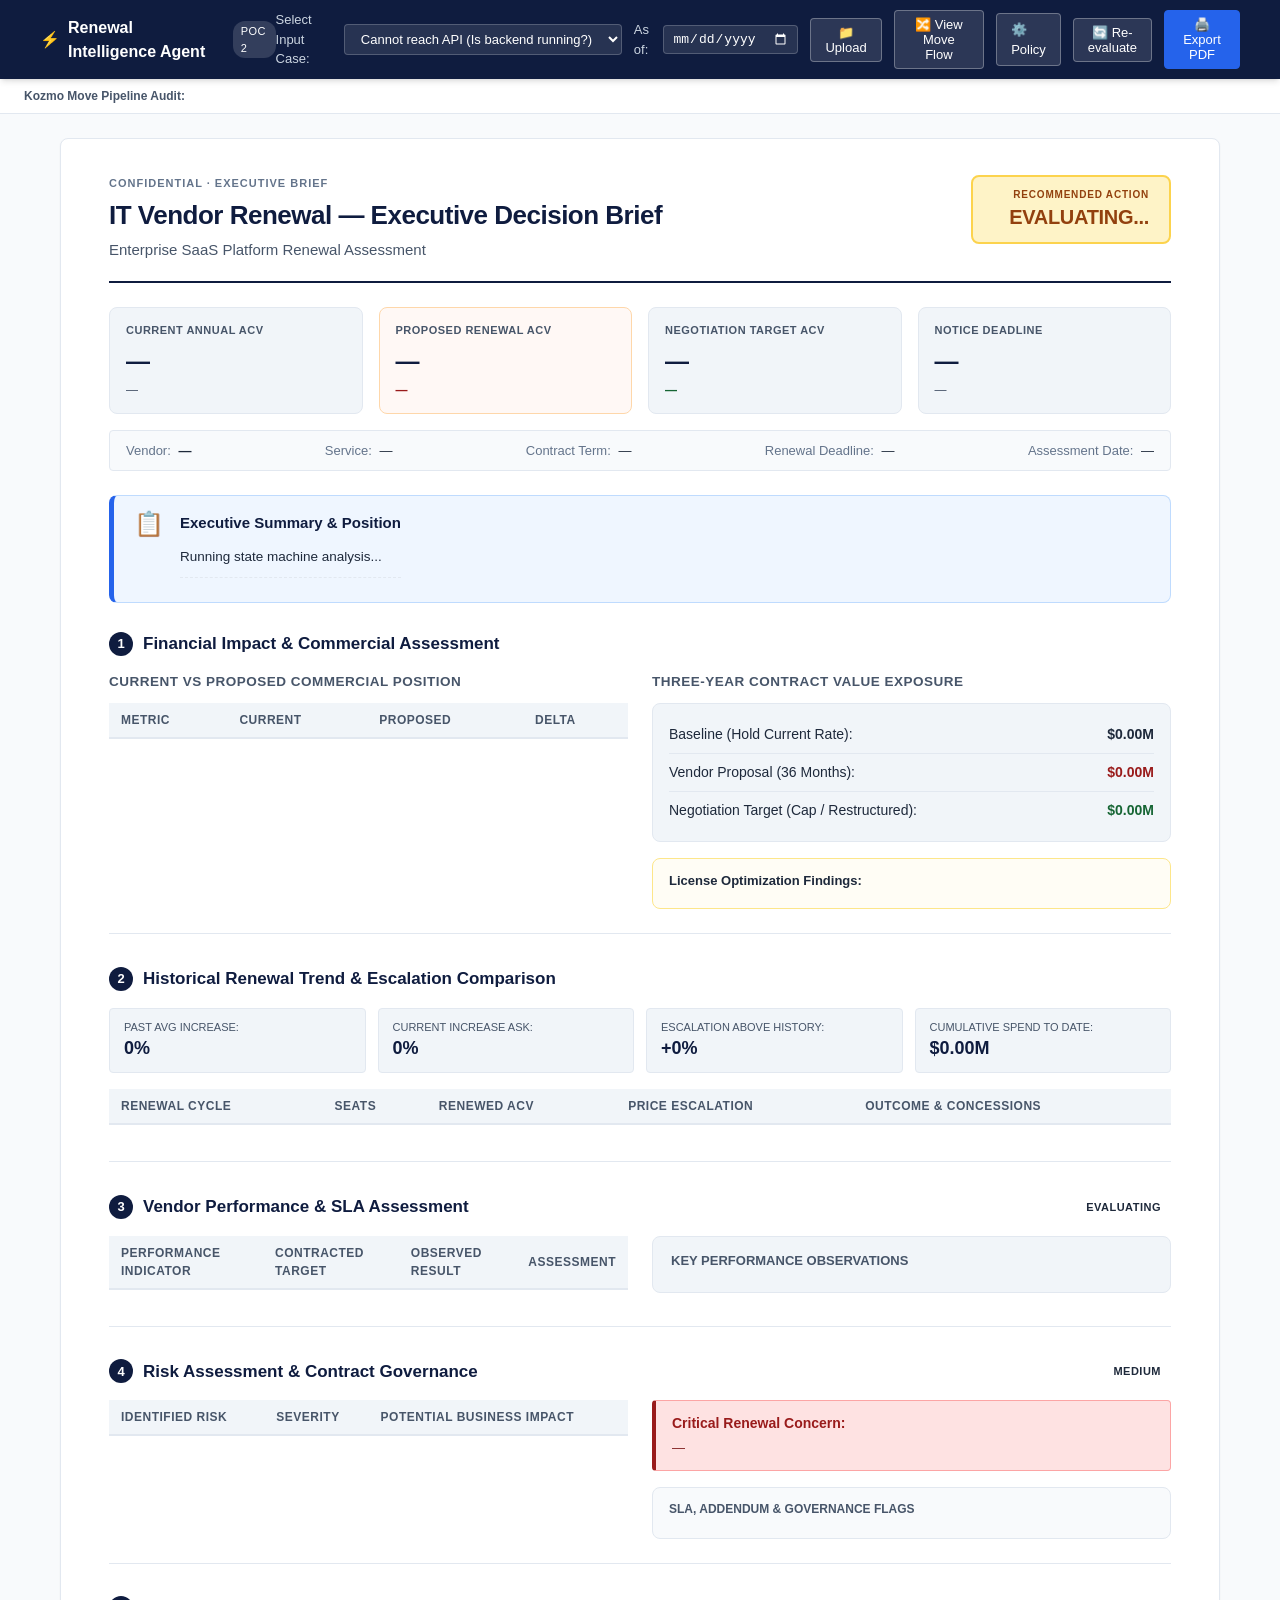
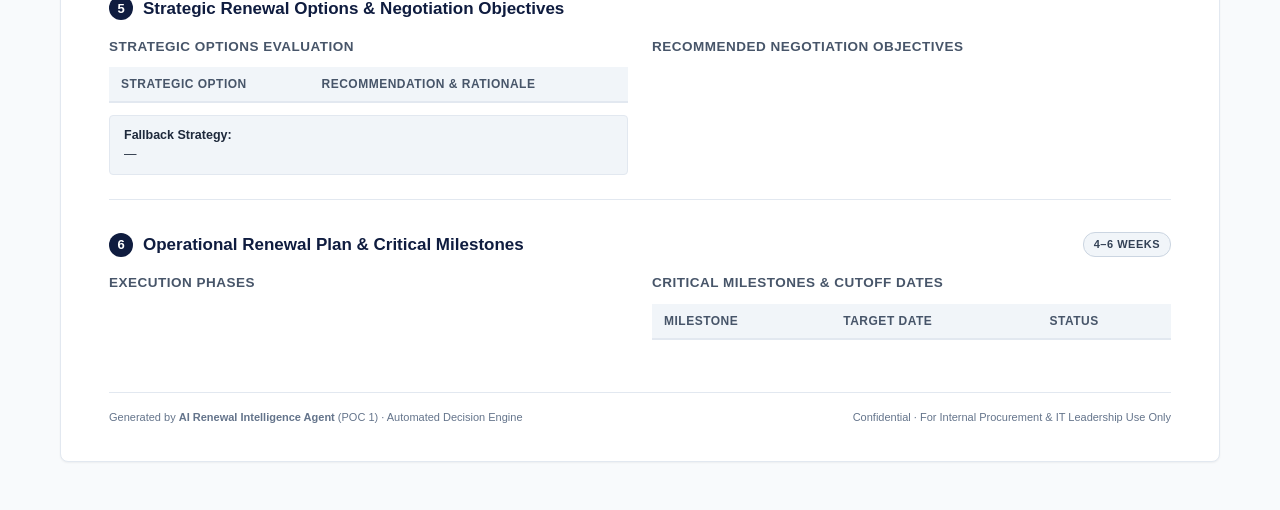
==== commit fc490378: "feat(M1.10): Policy settings page, first-run wizard and rule-check strip - policy.html/policy.js: gr" ====
--- a/frontend/index.html
+++ b/frontend/index.html
@@ -26,6 +26,7 @@
         <input type="file" id="fileUploadInput" accept=".json" style="display: none;">
         <button id="uploadBtn" title="Upload Contract JSON">📁 Upload</button>
         <button id="flowModalBtn" title="View Kozmo Move Execution Graph">🔀 View Move Flow</button>
+        <a class="nav-link-btn" href="policy.html" title="Renewal policy: the rules behind every decision">⚙️ Policy</a>
         <button id="reloadBtn" title="Run State Machine Again">🔄 Re-evaluate</button>
         <button id="printBtn" class="btn-primary" title="Export as PDF / Print">🖨️ Export PDF</button>
       </div>
@@ -38,6 +39,11 @@
     <div id="statePipeline" class="pipeline-steps">
       <!-- Injected by app.js -->
     </div>
+  </div>
+
+  <!-- Shown when no client policy has been saved yet -->
+  <div id="policyNotice" class="policy-notice no-print" hidden>
+    Using the built-in default policy. <a href="policy.html">Set up your renewal policy</a> so decisions follow your own rules.
   </div>
 
   <!-- Main Executive Brief Container (Printable One-Page / Formatted Layout) -->
@@ -114,6 +120,7 @@
         <div id="execDecisionTags" class="decision-tags"></div>
         <p id="execDecisionRationale">Running state machine analysis...</p>
         <div id="execDecisionDrivers" class="decision-drivers"></div>
+        <div id="ruleCheckStrip" class="rule-strip"></div>
       </div>
     </section>
 
--- a/frontend/style.css
+++ b/frontend/style.css
@@ -1290,3 +1290,197 @@
   font-size: 10px;
   opacity: 0.8;
 }
+
+
+/* ==========================================================================
+   M1 — Policy: rule-check strip (brief) and settings page
+   ========================================================================== */
+
+.nav-link-btn {
+  padding: 6px 14px;
+  border-radius: var(--radius-sm);
+  border: 1px solid rgba(255, 255, 255, 0.3);
+  background: rgba(255, 255, 255, 0.12);
+  color: #ffffff;
+  font-size: 13px;
+  font-weight: 500;
+  text-decoration: none;
+}
+.nav-link-btn:hover { background: rgba(255, 255, 255, 0.25); }
+
+/* Default-policy notice above the brief */
+.policy-notice {
+  max-width: 1200px;
+  margin: 12px auto 0;
+  padding: 8px 14px;
+  border: 1px solid var(--amber-border);
+  background: var(--amber-bg);
+  color: var(--amber-text);
+  border-radius: var(--radius-md);
+  font-size: 13px;
+}
+.policy-notice a { color: inherit; font-weight: 600; }
+
+/* Rule-check strip under the decision */
+.rule-strip {
+  margin-top: 10px;
+  padding-top: 8px;
+  border-top: 1px dashed var(--border-color);
+}
+.rule-strip-head {
+  display: flex;
+  flex-wrap: wrap;
+  justify-content: space-between;
+  gap: 6px;
+  font-size: 12px;
+  color: var(--slate-medium);
+  margin-bottom: 6px;
+}
+.rule-strip-head a { color: var(--blue-accent); text-decoration: none; }
+.rule-checks {
+  display: flex;
+  flex-wrap: wrap;
+  gap: 6px;
+}
+.rule-check {
+  font-size: 11.5px;
+  padding: 3px 9px;
+  border-radius: 999px;
+  border: 1px solid var(--green-border);
+  background: var(--green-bg);
+  color: var(--green-text);
+  cursor: default;
+}
+.rule-check.failed {
+  border-color: var(--red-border);
+  background: var(--red-bg);
+  color: var(--red-text);
+}
+.rule-check .rc-actual { font-weight: 600; }
+.rule-decided-by {
+  margin-top: 6px;
+  font-size: 12.5px;
+  color: var(--slate-medium);
+}
+
+/* Settings page */
+.policy-page {
+  max-width: 1200px;
+  margin: 20px auto;
+  padding: 0 16px;
+}
+.policy-head {
+  display: flex;
+  justify-content: space-between;
+  align-items: flex-start;
+  gap: 16px;
+  margin-bottom: 16px;
+}
+.policy-head h1 { font-size: 24px; color: var(--navy-dark); }
+.policy-head .subtitle { color: var(--slate-medium); }
+.policy-version-box {
+  display: flex;
+  flex-direction: column;
+  min-width: 220px;
+  padding: 10px 14px;
+  border-radius: var(--radius-md);
+  border: 1px solid var(--border-color);
+  background: var(--bg-card);
+  font-size: 13px;
+}
+.policy-version-box span { color: var(--slate-light); font-size: 12px; }
+.policy-version-box.warn { background: var(--amber-bg); border-color: var(--amber-border); color: var(--amber-text); }
+.policy-version-box.warn span { color: var(--amber-text); }
+
+.policy-layout {
+  display: grid;
+  grid-template-columns: minmax(0, 1.4fr) minmax(0, 1fr);
+  gap: 16px;
+  align-items: start;
+}
+.policy-form { display: flex; flex-direction: column; gap: 14px; }
+.policy-group, .policy-card {
+  background: var(--bg-card);
+  border: 1px solid var(--border-color);
+  border-radius: var(--radius-md);
+  padding: 14px 16px;
+  box-shadow: var(--shadow-sm);
+}
+.policy-group legend {
+  font-weight: 700;
+  color: var(--navy-primary);
+  padding: 0 6px;
+}
+.policy-card h3 { font-size: 15px; color: var(--navy-primary); margin-bottom: 4px; }
+.policy-side { display: flex; flex-direction: column; gap: 14px; position: sticky; top: 64px; }
+.policy-muted { color: var(--slate-light); font-size: 12px; }
+.policy-row {
+  display: grid;
+  grid-template-columns: minmax(0, 1fr) 210px;
+  gap: 2px 12px;
+  padding: 8px 6px;
+  border-top: 1px solid var(--neutral-bg);
+  border-radius: var(--radius-sm);
+}
+.policy-row.changed { background: var(--blue-soft); }
+.policy-row .policy-help { grid-column: 1 / -1; color: var(--slate-light); font-size: 12px; }
+.policy-default { color: var(--amber-text); font-weight: 600; margin-left: 4px; }
+.policy-field-label { font-weight: 600; font-size: 13px; color: var(--slate-dark); align-self: center; }
+.policy-card .policy-field-label { display: block; margin-top: 8px; }
+.policy-page select, .policy-text, .policy-inline input {
+  width: 100%;
+  padding: 6px 8px;
+  border: 1px solid var(--neutral-border);
+  border-radius: var(--radius-sm);
+  background: #ffffff;
+  color: var(--slate-dark);
+  font-size: 13px;
+}
+.policy-inline { display: flex; align-items: center; gap: 8px; font-size: 12px; color: var(--slate-medium); margin: 8px 0; }
+.policy-inline input { width: auto; }
+.policy-preview-table { margin-top: 8px; font-size: 12px; }
+.policy-preview-table tr.preview-changed td { background: #fff7ed; }
+
+.policy-page button, .wizard-dialog button:not(.flow-modal-close) {
+  border: 1px solid var(--neutral-border);
+  background: var(--neutral-bg);
+  color: var(--slate-dark);
+}
+.policy-page button:hover, .wizard-dialog button:not(.flow-modal-close):hover { background: #e2e8f0; }
+.policy-page button.btn-primary, .wizard-dialog button.btn-primary { background: var(--blue-accent); border-color: var(--blue-accent); color: #ffffff; }
+.policy-page button.btn-primary:hover, .wizard-dialog button.btn-primary:hover { background: #1d4ed8; }
+.policy-page button:disabled, .wizard-dialog button:disabled { opacity: 0.5; cursor: default; }
+.policy-actions { display: flex; justify-content: flex-end; gap: 8px; margin-top: 12px; }
+.policy-errors {
+  margin-top: 10px;
+  padding: 8px 10px;
+  border: 1px solid var(--red-border);
+  background: var(--red-bg);
+  color: var(--red-text);
+  border-radius: var(--radius-sm);
+  font-size: 12.5px;
+}
+.policy-errors ul { margin: 4px 0 0 16px; }
+.policy-history { list-style: none; display: flex; flex-direction: column; gap: 8px; font-size: 13px; }
+.policy-history li { padding-bottom: 8px; border-bottom: 1px solid var(--neutral-bg); }
+.policy-page button.link-btn { border: none; background: none; color: var(--blue-accent); padding: 2px 0; font-size: 12px; }
+
+/* Wizard */
+.wizard-dialog { max-width: 560px; }
+.wizard-progress { font-size: 12px; color: var(--slate-light); margin-bottom: 6px; }
+.wizard-question { font-size: 16px; color: var(--navy-dark); margin-bottom: 4px; }
+.wizard-choices { display: flex; flex-wrap: wrap; gap: 8px; margin-top: 12px; }
+.wizard-dialog button.wizard-choice { display: flex; flex-direction: column; align-items: center; min-width: 84px; padding: 8px 12px; }
+.wizard-dialog button.wizard-choice.selected { background: var(--blue-soft); border-color: var(--blue-accent); color: var(--blue-accent); font-weight: 700; }
+.wizard-rec { font-size: 10px; font-weight: 600; color: var(--green-text); }
+
+@media screen and (max-width: 860px) {
+  .policy-layout { grid-template-columns: 1fr; }
+  .policy-side { position: static; }
+  .policy-head { flex-direction: column; }
+  .policy-row { grid-template-columns: 1fr; }
+}
+
+@media print {
+  .rule-strip-head a { display: none; }
+}
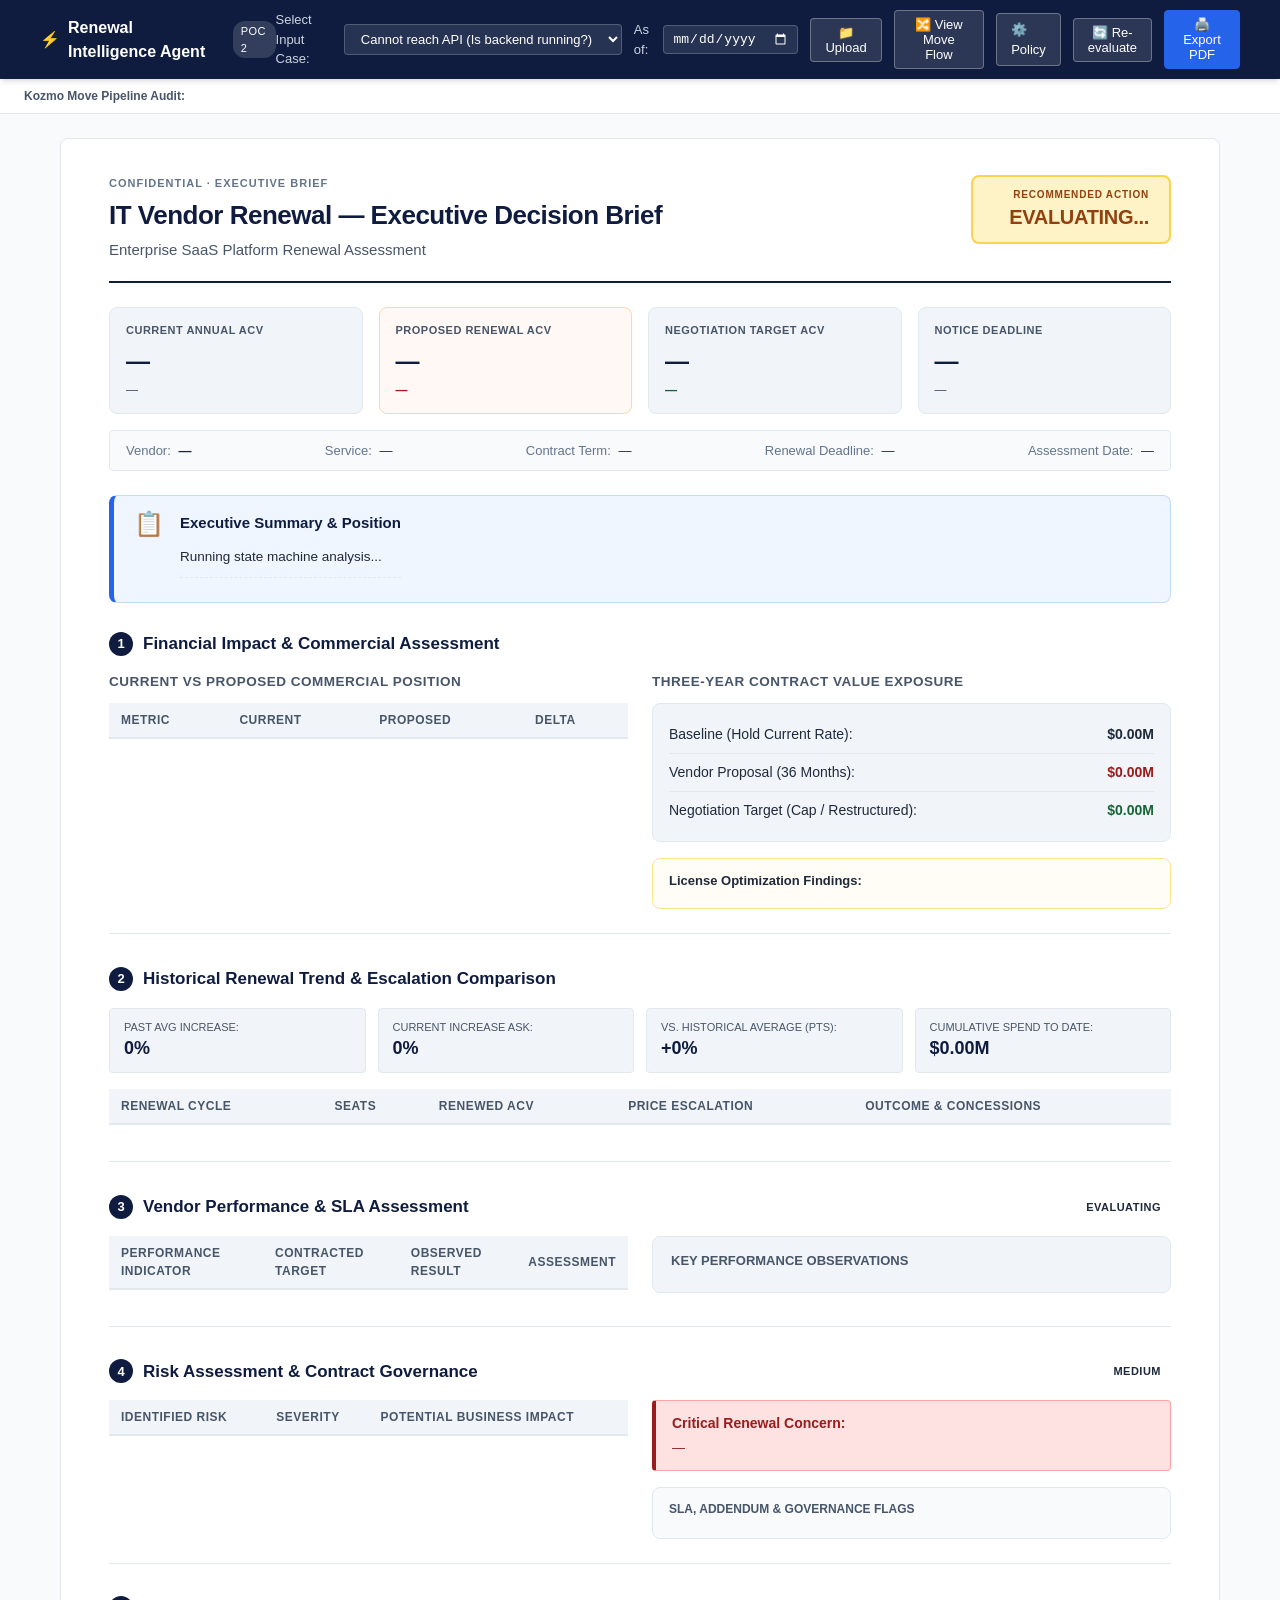
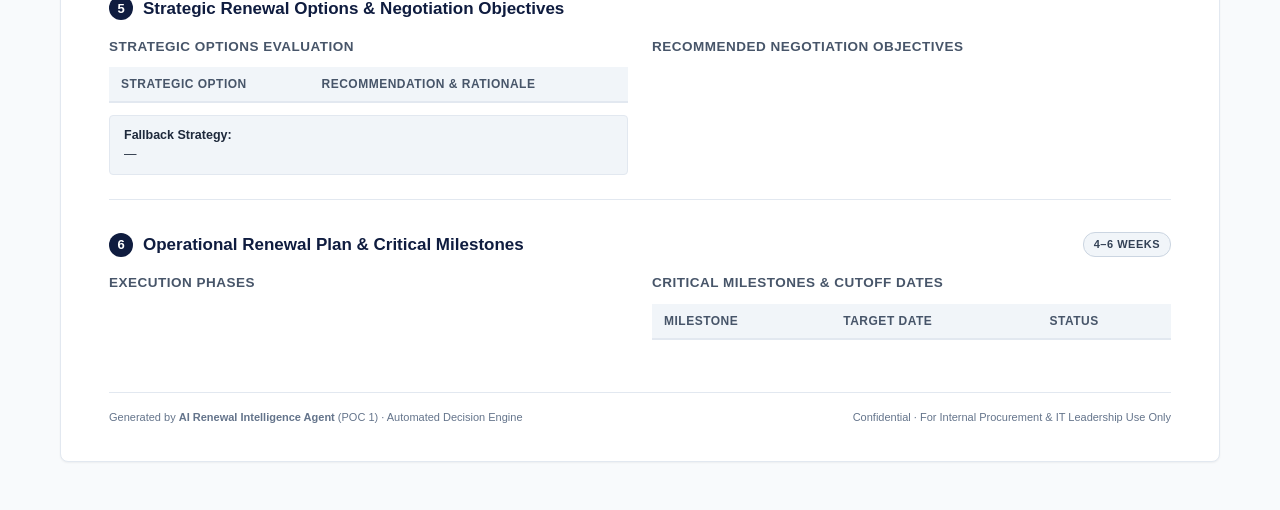
==== commit 73ac3146: "fix(M1.11): Small fixes found in review - Financial table shows proposed seats and the real seat del" ====
--- a/frontend/index.html
+++ b/frontend/index.html
@@ -195,7 +195,7 @@
             <strong id="histCurrentAsk" class="alert-text">0%</strong>
           </div>
           <div class="history-badge">
-            <span class="lbl">Escalation Above History:</span>
+            <span class="lbl">Vs. Historical Average (pts):</span>
             <strong id="histVsAvg" class="alert-text">+0%</strong>
           </div>
           <div class="history-badge">
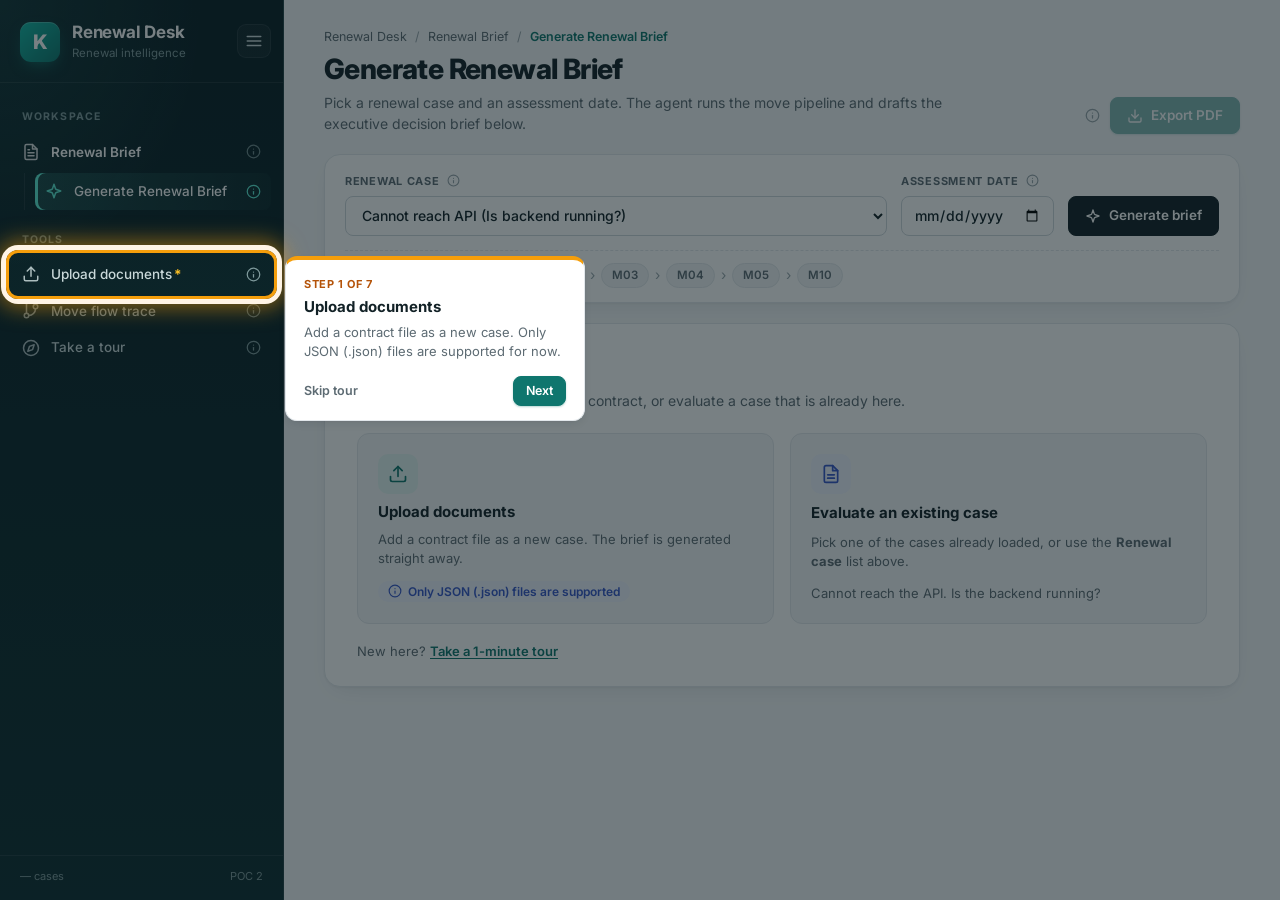
==== commit 65b269a8: "feat(ui): Redesign Renewal Desk with sidebar shell, start screen and tour A new look and a clearer f" ====
--- a/frontend/index.html
+++ b/frontend/index.html
@@ -3,51 +3,201 @@
 <head>
   <meta charset="UTF-8">
   <meta name="viewport" content="width=device-width, initial-scale=1.0">
-  <title>IT Vendor Renewal — Executive Decision Brief</title>
+  <title>Generate Renewal Brief · Renewal Desk</title>
+  <link rel="preconnect" href="https://fonts.googleapis.com">
+  <link rel="preconnect" href="https://fonts.gstatic.com" crossorigin>
+  <link rel="stylesheet" href="https://fonts.googleapis.com/css2?family=Inter:wght@400;500;600;700;800&display=swap">
   <link rel="stylesheet" href="style.css">
 </head>
 <body>
-
-  <!-- Top Action & Case Switcher Bar (Hidden when printing) -->
-  <header class="top-nav no-print">
-    <div class="nav-container">
-      <div class="nav-brand">
-        <span class="agent-icon">⚡</span>
-        <strong>Renewal Intelligence Agent</strong>
-        <span class="poc-badge">POC 2</span>
-      </div>
-      <div class="nav-controls">
-        <label for="caseSelect">Select Input Case:</label>
-        <select id="caseSelect">
-          <option value="">Loading cases...</option>
-        </select>
-        <label for="asOfInput" title="Assessment date (blank = today). Fix it for a repeatable demo.">As of:</label>
-        <input type="date" id="asOfInput">
-        <input type="file" id="fileUploadInput" accept=".json" style="display: none;">
-        <button id="uploadBtn" title="Upload Contract JSON">📁 Upload</button>
-        <button id="flowModalBtn" title="View Kozmo Move Execution Graph">🔀 View Move Flow</button>
-        <a class="nav-link-btn" href="policy.html" title="Renewal policy: the rules behind every decision">⚙️ Policy</a>
-        <button id="reloadBtn" title="Run State Machine Again">🔄 Re-evaluate</button>
-        <button id="printBtn" class="btn-primary" title="Export as PDF / Print">🖨️ Export PDF</button>
-      </div>
-    </div>
-  </header>
-
-  <!-- State Machine Pipeline Bar (Hidden when printing) -->
-  <div class="pipeline-container no-print">
-    <div class="pipeline-title">Kozmo Move Pipeline Audit:</div>
-    <div id="statePipeline" class="pipeline-steps">
-      <!-- Injected by app.js -->
-    </div>
-  </div>
-
-  <!-- Shown when no client policy has been saved yet -->
-  <div id="policyNotice" class="policy-notice no-print" hidden>
-    Using the built-in default policy. <a href="policy.html">Set up your renewal policy</a> so decisions follow your own rules.
-  </div>
+<div class="app-shell">
+
+  <!-- ============ Sidebar ============ -->
+  <aside class="sidebar no-print" id="sidebar">
+    <div class="sb-top">
+      <a class="sb-brand" href="index.html" title="Renewal Desk">
+        <span class="sb-logo" aria-label="Kozmo">K</span>
+        <span class="sb-brand-text">
+          <span class="sb-brand-name">Renewal Desk</span>
+          <span class="sb-brand-sub">Renewal intelligence</span>
+        </span>
+      </a>
+      <button type="button" class="sb-collapse" id="sbCollapse" aria-label="Collapse sidebar" aria-expanded="true" title="Collapse sidebar">
+        <svg viewBox="0 0 24 24" fill="none" stroke="currentColor" stroke-width="2" stroke-linecap="round" stroke-linejoin="round"><line x1="3" y1="6" x2="21" y2="6"/><line x1="3" y1="12" x2="21" y2="12"/><line x1="3" y1="18" x2="21" y2="18"/></svg>
+      </button>
+    </div>
+
+    <nav class="sb-nav">
+      <div class="sb-group-label">Workspace</div>
+
+      <div class="sb-parent">
+        <svg viewBox="0 0 24 24" fill="none" stroke="currentColor" stroke-width="2" stroke-linecap="round" stroke-linejoin="round"><path d="M14 2H6a2 2 0 0 0-2 2v16a2 2 0 0 0 2 2h12a2 2 0 0 0 2-2V8z"/><path d="M14 2v6h6"/><path d="M16 13H8"/><path d="M16 17H8"/><path d="M10 9H8"/></svg>
+        <span class="sb-text">Renewal Brief</span>
+        <span class="info-tip" tabindex="0" role="img" aria-label="Everything for one vendor renewal: run the agent and read its decision brief." data-tip="Everything for one vendor renewal: run the agent and read its decision brief."><svg viewBox="0 0 24 24" fill="none" stroke="currentColor" stroke-width="2" stroke-linecap="round" stroke-linejoin="round"><circle cx="12" cy="12" r="10"/><line x1="12" y1="16" x2="12" y2="12"/><line x1="12" y1="8" x2="12.01" y2="8"/></svg></span>
+      </div>
+      <div class="sb-sub">
+        <a class="sb-link active" href="index.html" aria-current="page" title="Generate Renewal Brief">
+          <svg viewBox="0 0 24 24" fill="none" stroke="currentColor" stroke-width="2" stroke-linecap="round" stroke-linejoin="round"><path d="m12 3-1.9 5.8a2 2 0 0 1-1.3 1.3L3 12l5.8 1.9a2 2 0 0 1 1.3 1.3L12 21l1.9-5.8a2 2 0 0 1 1.3-1.3L21 12l-5.8-1.9a2 2 0 0 1-1.3-1.3Z"/></svg>
+          <span class="sb-text">Generate Renewal Brief</span>
+          <span class="info-tip" tabindex="0" role="img" aria-label="Pick a case and a date, run the agent, and get the executive decision brief." data-tip="Pick a case and a date, run the agent, and get the executive decision brief."><svg viewBox="0 0 24 24" fill="none" stroke="currentColor" stroke-width="2" stroke-linecap="round" stroke-linejoin="round"><circle cx="12" cy="12" r="10"/><line x1="12" y1="16" x2="12" y2="12"/><line x1="12" y1="8" x2="12.01" y2="8"/></svg></span>
+        </a>
+        <div class="sb-sections" id="sbSections" hidden>
+          <a class="sb-section-link" href="#executiveSummaryBanner"><span class="dot"></span>Executive summary</a>
+          <a class="sb-section-link" href="#sec-financials"><span class="dot"></span>Financial impact</a>
+          <a class="sb-section-link" href="#sec-history"><span class="dot"></span>Renewal history</a>
+          <a class="sb-section-link" href="#sec-performance"><span class="dot"></span>Vendor performance</a>
+          <a class="sb-section-link" href="#sec-risks"><span class="dot"></span>Risks &amp; governance</a>
+          <a class="sb-section-link" href="#sec-options"><span class="dot"></span>Options &amp; negotiation</a>
+          <a class="sb-section-link" href="#sec-plan"><span class="dot"></span>Renewal plan</a>
+        </div>
+      </div>
+
+      <div class="sb-group-label">Tools</div>
+      <button type="button" class="sb-link" id="uploadBtn" title="Upload documents">
+        <svg viewBox="0 0 24 24" fill="none" stroke="currentColor" stroke-width="2" stroke-linecap="round" stroke-linejoin="round"><path d="M21 15v4a2 2 0 0 1-2 2H5a2 2 0 0 1-2-2v-4"/><polyline points="17 8 12 3 7 8"/><line x1="12" y1="3" x2="12" y2="15"/></svg>
+        <span class="sb-text">Upload documents<span class="sb-star" aria-hidden="true">*</span></span>
+        <span class="info-tip" tabindex="0" role="img" aria-label="Add a contract as a new case. Only JSON (.json) files are supported." data-tip="Add a contract as a new case. Only JSON (.json) files are supported.">
+          <svg viewBox="0 0 24 24" fill="none" stroke="currentColor" stroke-width="2" stroke-linecap="round" stroke-linejoin="round"><circle cx="12" cy="12" r="10"/><line x1="12" y1="16" x2="12" y2="12"/><line x1="12" y1="8" x2="12.01" y2="8"/></svg>
+        </span>
+      </button>
+      <button type="button" class="sb-link" id="flowModalBtn" title="Move flow trace">
+        <svg viewBox="0 0 24 24" fill="none" stroke="currentColor" stroke-width="2" stroke-linecap="round" stroke-linejoin="round"><line x1="6" y1="3" x2="6" y2="15"/><circle cx="18" cy="6" r="3"/><circle cx="6" cy="18" r="3"/><path d="M18 9a9 9 0 0 1-9 9"/></svg>
+        <span class="sb-text">Move flow trace</span>
+        <span class="info-tip" tabindex="0" role="img" aria-label="See every step the agent ran for this brief: which checks (gates) passed and which actions ran or were skipped." data-tip="See every step the agent ran for this brief: which checks (gates) passed and which actions ran or were skipped."><svg viewBox="0 0 24 24" fill="none" stroke="currentColor" stroke-width="2" stroke-linecap="round" stroke-linejoin="round"><circle cx="12" cy="12" r="10"/><line x1="12" y1="16" x2="12" y2="12"/><line x1="12" y1="8" x2="12.01" y2="8"/></svg></span>
+      </button>
+      <button type="button" class="sb-link" id="tourBtn" title="Take a tour">
+        <svg viewBox="0 0 24 24" fill="none" stroke="currentColor" stroke-width="2" stroke-linecap="round" stroke-linejoin="round"><circle cx="12" cy="12" r="10"/><polygon points="16.24 7.76 14.12 14.12 7.76 16.24 9.88 9.88 16.24 7.76"/></svg>
+        <span class="sb-text">Take a tour</span>
+        <span class="info-tip" tabindex="0" role="img" aria-label="A 1-minute walk through this page, step by step." data-tip="A 1-minute walk through this page, step by step."><svg viewBox="0 0 24 24" fill="none" stroke="currentColor" stroke-width="2" stroke-linecap="round" stroke-linejoin="round"><circle cx="12" cy="12" r="10"/><line x1="12" y1="16" x2="12" y2="12"/><line x1="12" y1="8" x2="12.01" y2="8"/></svg></span>
+      </button>
+
+      <!-- POLICY DISABLED for this version
+      <div class="sb-group-label">Settings</div>
+      <a class="sb-link" href="policy.html">
+        <svg viewBox="0 0 24 24" fill="none" stroke="currentColor" stroke-width="2" stroke-linecap="round" stroke-linejoin="round"><line x1="4" y1="21" x2="4" y2="14"/><line x1="4" y1="10" x2="4" y2="3"/><line x1="12" y1="21" x2="12" y2="12"/><line x1="12" y1="8" x2="12" y2="3"/><line x1="20" y1="21" x2="20" y2="16"/><line x1="20" y1="12" x2="20" y2="3"/><line x1="1" y1="14" x2="7" y2="14"/><line x1="9" y1="8" x2="15" y2="8"/><line x1="17" y1="16" x2="23" y2="16"/></svg>
+        <span>Renewal Policy</span>
+      </a>
+      -->
+    </nav>
+
+    <!-- Current brief at a glance (filled by app.js) -->
+    <div class="sb-case-card" id="sbCaseCard" hidden>
+      <div class="sb-case-label">Current brief</div>
+      <div class="sb-case-vendor" id="sbCaseVendor">—</div>
+      <div class="sb-case-service" id="sbCaseService"></div>
+      <span class="sb-decision" id="sbCaseDecision">—</span>
+      <div class="sb-case-meta">
+        <span id="sbCaseNotice"></span>
+        <!-- <span id="sbCasePolicy"></span>  POLICY DISABLED -->
+      </div>
+    </div>
+
+    <div class="sb-footer">
+      <span id="sbCaseCount">— cases</span>
+      <span>POC 2</span>
+    </div>
+  </aside>
+  <div class="sb-backdrop no-print" id="sbBackdrop"></div>
+
+  <!-- ============ Main ============ -->
+  <div class="app-main">
+
+    <!-- Mobile top bar -->
+    <div class="mobile-bar no-print">
+      <button type="button" class="icon-btn" id="sbToggle" aria-label="Open menu">
+        <svg viewBox="0 0 24 24" fill="none" stroke="currentColor" stroke-width="2" stroke-linecap="round" stroke-linejoin="round"><line x1="3" y1="6" x2="21" y2="6"/><line x1="3" y1="12" x2="21" y2="12"/><line x1="3" y1="18" x2="21" y2="18"/></svg>
+      </button>
+      <strong>Renewal Desk</strong>
+    </div>
+
+    <!-- Page header -->
+    <header class="page-header no-print">
+      <div>
+        <nav class="breadcrumb" aria-label="Breadcrumb">
+          <span>Renewal Desk</span><span class="sep">/</span>
+          <span>Renewal Brief</span><span class="sep">/</span>
+          <span class="current">Generate Renewal Brief</span>
+        </nav>
+        <h1 class="page-title">Generate Renewal Brief</h1>
+        <p class="page-subtitle">Pick a renewal case and an assessment date. The agent runs the move pipeline and drafts the executive decision brief below.</p>
+      </div>
+      <div class="page-actions">
+        <span class="info-tip" tabindex="0" role="img" aria-label="Save or print the current brief as a PDF. Available once a brief is generated." data-tip="Save or print the current brief as a PDF. Available once a brief is generated."><svg viewBox="0 0 24 24" fill="none" stroke="currentColor" stroke-width="2" stroke-linecap="round" stroke-linejoin="round"><circle cx="12" cy="12" r="10"/><line x1="12" y1="16" x2="12" y2="12"/><line x1="12" y1="8" x2="12.01" y2="8"/></svg></span>
+        <button id="printBtn" class="btn-primary" title="Generate a brief first" disabled>
+          <svg viewBox="0 0 24 24" fill="none" stroke="currentColor" stroke-width="2" stroke-linecap="round" stroke-linejoin="round"><path d="M21 15v4a2 2 0 0 1-2 2H5a2 2 0 0 1-2-2v-4"/><polyline points="7 10 12 15 17 10"/><line x1="12" y1="15" x2="12" y2="3"/></svg>
+          Export PDF
+        </button>
+      </div>
+    </header>
+
+    <!-- Brief controls -->
+    <section class="control-card no-print">
+      <div class="control-row">
+        <label class="field grow" for="caseSelect">
+          <span class="field-label">Renewal case <span class="info-tip tip-left" tabindex="0" role="img" aria-label="The vendor contract to assess. Use Upload documents to add a new one." data-tip="The vendor contract to assess. Use Upload documents to add a new one."><svg viewBox="0 0 24 24" fill="none" stroke="currentColor" stroke-width="2" stroke-linecap="round" stroke-linejoin="round"><circle cx="12" cy="12" r="10"/><line x1="12" y1="16" x2="12" y2="12"/><line x1="12" y1="8" x2="12.01" y2="8"/></svg></span></span>
+          <select id="caseSelect">
+            <option value="">Loading cases…</option>
+          </select>
+        </label>
+        <label class="field" for="asOfInput" title="Assessment date (blank = today). Fix it for a repeatable demo.">
+          <span class="field-label">Assessment date <span class="info-tip tip-left" tabindex="0" role="img" aria-label="The date the brief treats as today, for deadlines and notice windows. Leave blank for today." data-tip="The date the brief treats as today, for deadlines and notice windows. Leave blank for today."><svg viewBox="0 0 24 24" fill="none" stroke="currentColor" stroke-width="2" stroke-linecap="round" stroke-linejoin="round"><circle cx="12" cy="12" r="10"/><line x1="12" y1="16" x2="12" y2="12"/><line x1="12" y1="8" x2="12.01" y2="8"/></svg></span></span>
+          <input type="date" id="asOfInput">
+        </label>
+        <input type="file" id="fileUploadInput" accept=".json" hidden>
+        <div class="control-actions">
+          <button id="reloadBtn" class="btn-dark" title="Run the move pipeline again">
+            <svg viewBox="0 0 24 24" fill="none" stroke="currentColor" stroke-width="2" stroke-linecap="round" stroke-linejoin="round"><path d="m12 3-1.9 5.8a2 2 0 0 1-1.3 1.3L3 12l5.8 1.9a2 2 0 0 1 1.3 1.3L12 21l1.9-5.8a2 2 0 0 1 1.3-1.3L21 12l-5.8-1.9a2 2 0 0 1-1.3-1.3Z"/></svg>
+            Generate brief
+          </button>
+        </div>
+      </div>
+      <div class="pipeline-container">
+        <div class="pipeline-title">Move pipeline <span class="info-tip tip-left" tabindex="0" role="img" aria-label="The steps the agent runs, M01 to M10. A step turns green once it has run for this brief." data-tip="The steps the agent runs, M01 to M10. A step turns green once it has run for this brief."><svg viewBox="0 0 24 24" fill="none" stroke="currentColor" stroke-width="2" stroke-linecap="round" stroke-linejoin="round"><circle cx="12" cy="12" r="10"/><line x1="12" y1="16" x2="12" y2="12"/><line x1="12" y1="8" x2="12.01" y2="8"/></svg></span></div>
+        <div id="statePipeline" class="pipeline-steps">
+          <!-- Injected by app.js -->
+        </div>
+      </div>
+    </section>
+
+    <!-- POLICY DISABLED for this version
+    Shown when no client policy has been saved yet
+    <div id="policyNotice" class="policy-notice no-print" hidden>
+      Using the built-in default policy. <a href="policy.html">Set up your renewal policy</a> so decisions follow your own rules.
+    </div>
+    -->
+
+  <!-- Start panel: shown until a case is evaluated -->
+  <section class="start-panel no-print" id="startPanel">
+    <div class="start-head">
+      <h2>Start a renewal brief</h2>
+      <p>Nothing is evaluated yet. Upload a contract, or evaluate a case that is already here.</p>
+    </div>
+    <div class="start-options">
+      <button type="button" class="start-option" id="startUploadBtn">
+        <span class="start-icon green">
+          <svg viewBox="0 0 24 24" fill="none" stroke="currentColor" stroke-width="2" stroke-linecap="round" stroke-linejoin="round"><path d="M21 15v4a2 2 0 0 1-2 2H5a2 2 0 0 1-2-2v-4"/><polyline points="17 8 12 3 7 8"/><line x1="12" y1="3" x2="12" y2="15"/></svg>
+        </span>
+        <span class="start-title">Upload documents</span>
+        <span class="start-text">Add a contract file as a new case. The brief is generated straight away.</span>
+        <span class="start-note">
+          <svg viewBox="0 0 24 24" fill="none" stroke="currentColor" stroke-width="2" stroke-linecap="round" stroke-linejoin="round"><circle cx="12" cy="12" r="10"/><line x1="12" y1="16" x2="12" y2="12"/><line x1="12" y1="8" x2="12.01" y2="8"/></svg>
+          Only JSON (.json) files are supported
+        </span>
+      </button>
+      <div class="start-option as-card">
+        <span class="start-icon blue">
+          <svg viewBox="0 0 24 24" fill="none" stroke="currentColor" stroke-width="2" stroke-linecap="round" stroke-linejoin="round"><path d="M14 2H6a2 2 0 0 0-2 2v16a2 2 0 0 0 2 2h12a2 2 0 0 0 2-2V8z"/><path d="M14 2v6h6"/><path d="M16 13H8"/><path d="M16 17H8"/></svg>
+        </span>
+        <span class="start-title">Evaluate an existing case</span>
+        <span class="start-text">Pick one of the cases already loaded, or use the <strong>Renewal case</strong> list above.</span>
+        <div class="start-cases" id="startCases"><span class="start-text">Loading cases…</span></div>
+      </div>
+    </div>
+    <p class="start-tour">New here? <button type="button" class="link-btn" id="startTourBtn">Take a 1-minute tour</button></p>
+  </section>
 
   <!-- Main Executive Brief Container (Printable One-Page / Formatted Layout) -->
-  <main class="brief-container" id="briefContainer">
+  <main class="brief-container" id="briefContainer" hidden>
     
     <!-- Document Header / Meta -->
     <section class="doc-header">
@@ -114,21 +264,21 @@
 
     <!-- Executive Decision Rationale Alert Banner -->
     <section class="executive-summary-banner" id="executiveSummaryBanner">
-      <div class="banner-icon">📋</div>
+      <div class="banner-icon"><svg viewBox="0 0 24 24" fill="none" stroke="currentColor" stroke-width="2" stroke-linecap="round" stroke-linejoin="round"><path d="M16 4h2a2 2 0 0 1 2 2v14a2 2 0 0 1-2 2H6a2 2 0 0 1-2-2V6a2 2 0 0 1 2-2h2"/><rect x="8" y="2" width="8" height="4" rx="1"/><path d="m9 14 2 2 4-4"/></svg></div>
       <div class="banner-body">
         <h3 id="execDecisionHeading">Executive Summary & Position</h3>
         <div id="execDecisionTags" class="decision-tags"></div>
         <p id="execDecisionRationale">Running state machine analysis...</p>
         <div id="execDecisionDrivers" class="decision-drivers"></div>
-        <div id="ruleCheckStrip" class="rule-strip"></div>
+        <!-- <div id="ruleCheckStrip" class="rule-strip"></div>  POLICY DISABLED -->
       </div>
     </section>
 
     <!-- SECTION 1: Financial Impact & Commercial Assessment -->
-    <section class="brief-section">
+    <section class="brief-section" id="sec-financials">
       <div class="section-header">
         <span class="section-num">1</span>
-        <h2>Financial Impact & Commercial Assessment</h2>
+        <h2>Financial Impact & Commercial Assessment <span class="info-tip tip-left" tabindex="0" role="img" aria-label="What the renewal costs now vs. proposed, the target to negotiate to, and the money at stake." data-tip="What the renewal costs now vs. proposed, the target to negotiate to, and the money at stake."><svg viewBox="0 0 24 24" fill="none" stroke="currentColor" stroke-width="2" stroke-linecap="round" stroke-linejoin="round"><circle cx="12" cy="12" r="10"/><line x1="12" y1="16" x2="12" y2="12"/><line x1="12" y1="8" x2="12.01" y2="8"/></svg></span></h2>
       </div>
 
       <div class="two-column-layout">
@@ -179,10 +329,10 @@
     </section>
 
     <!-- SECTION 2: Historical Renewal Trend Comparison -->
-    <section class="brief-section">
+    <section class="brief-section" id="sec-history">
       <div class="section-header">
         <span class="section-num">2</span>
-        <h2>Historical Renewal Trend & Escalation Comparison</h2>
+        <h2>Historical Renewal Trend & Escalation Comparison <span class="info-tip tip-left" tabindex="0" role="img" aria-label="How this price increase compares with past renewals for the same vendor." data-tip="How this price increase compares with past renewals for the same vendor."><svg viewBox="0 0 24 24" fill="none" stroke="currentColor" stroke-width="2" stroke-linecap="round" stroke-linejoin="round"><circle cx="12" cy="12" r="10"/><line x1="12" y1="16" x2="12" y2="12"/><line x1="12" y1="8" x2="12.01" y2="8"/></svg></span></h2>
       </div>
       <div class="history-container">
         <div class="history-metrics-bar">
@@ -222,10 +372,10 @@
     </section>
 
     <!-- SECTION 3: Vendor Performance & SLA Assessment -->
-    <section class="brief-section">
+    <section class="brief-section" id="sec-performance">
       <div class="section-header">
         <span class="section-num">3</span>
-        <h2>Vendor Performance & SLA Assessment</h2>
+        <h2>Vendor Performance & SLA Assessment <span class="info-tip tip-left" tabindex="0" role="img" aria-label="How the vendor did against its service levels (uptime, support, incidents) and the overall rating." data-tip="How the vendor did against its service levels (uptime, support, incidents) and the overall rating."><svg viewBox="0 0 24 24" fill="none" stroke="currentColor" stroke-width="2" stroke-linecap="round" stroke-linejoin="round"><circle cx="12" cy="12" r="10"/><line x1="12" y1="16" x2="12" y2="12"/><line x1="12" y1="8" x2="12.01" y2="8"/></svg></span></h2>
         <span class="status-chip" id="perfOverallRating">Evaluating</span>
       </div>
 
@@ -257,10 +407,10 @@
     </section>
 
     <!-- SECTION 4: Risk Assessment & Governance Flags -->
-    <section class="brief-section">
+    <section class="brief-section" id="sec-risks">
       <div class="section-header">
         <span class="section-num">4</span>
-        <h2>Risk Assessment & Contract Governance</h2>
+        <h2>Risk Assessment & Contract Governance <span class="info-tip tip-left" tabindex="0" role="img" aria-label="Risks of renewing as proposed, how severe each is, and contract clauses to watch." data-tip="Risks of renewing as proposed, how severe each is, and contract clauses to watch."><svg viewBox="0 0 24 24" fill="none" stroke="currentColor" stroke-width="2" stroke-linecap="round" stroke-linejoin="round"><circle cx="12" cy="12" r="10"/><line x1="12" y1="16" x2="12" y2="12"/><line x1="12" y1="8" x2="12.01" y2="8"/></svg></span></h2>
         <span class="status-chip" id="riskOverallLevel">Medium</span>
       </div>
 
@@ -295,10 +445,10 @@
     </section>
 
     <!-- SECTION 5: Renewal Recommendation & Strategic Options -->
-    <section class="brief-section">
+    <section class="brief-section" id="sec-options">
       <div class="section-header">
         <span class="section-num">5</span>
-        <h2>Strategic Renewal Options & Negotiation Objectives</h2>
+        <h2>Strategic Renewal Options & Negotiation Objectives <span class="info-tip tip-left" tabindex="0" role="img" aria-label="The options considered (renew, renegotiate, switch) and what to ask the vendor for." data-tip="The options considered (renew, renegotiate, switch) and what to ask the vendor for."><svg viewBox="0 0 24 24" fill="none" stroke="currentColor" stroke-width="2" stroke-linecap="round" stroke-linejoin="round"><circle cx="12" cy="12" r="10"/><line x1="12" y1="16" x2="12" y2="12"/><line x1="12" y1="8" x2="12.01" y2="8"/></svg></span></h2>
       </div>
 
       <div class="two-column-layout">
@@ -331,10 +481,10 @@
     </section>
 
     <!-- SECTION 6: Operational Execution Timeline & Milestones -->
-    <section class="brief-section">
+    <section class="brief-section" id="sec-plan">
       <div class="section-header">
         <span class="section-num">6</span>
-        <h2>Operational Renewal Plan & Critical Milestones</h2>
+        <h2>Operational Renewal Plan & Critical Milestones <span class="info-tip tip-left" tabindex="0" role="img" aria-label="The steps, owners and dates to get the renewal done before the notice deadline." data-tip="The steps, owners and dates to get the renewal done before the notice deadline."><svg viewBox="0 0 24 24" fill="none" stroke="currentColor" stroke-width="2" stroke-linecap="round" stroke-linejoin="round"><circle cx="12" cy="12" r="10"/><line x1="12" y1="16" x2="12" y2="12"/><line x1="12" y1="8" x2="12.01" y2="8"/></svg></span></h2>
         <span class="status-chip neutral" id="planDurationBadge">4–6 Weeks</span>
       </div>
 
@@ -372,7 +522,7 @@
     <section class="brief-section">
       <div class="section-header">
         <span class="section-num">7</span>
-        <h2>Recommended Further Investigations</h2>
+        <h2>Recommended Further Investigations <span class="info-tip tip-left" tabindex="0" role="img" aria-label="Open questions worth checking before the final decision." data-tip="Open questions worth checking before the final decision."><svg viewBox="0 0 24 24" fill="none" stroke="currentColor" stroke-width="2" stroke-linecap="round" stroke-linejoin="round"><circle cx="12" cy="12" r="10"/><line x1="12" y1="16" x2="12" y2="12"/><line x1="12" y1="8" x2="12.01" y2="8"/></svg></span></h2>
       </div>
       <table class="data-table" id="furtherAnalysisTable">
         <thead>
@@ -391,7 +541,7 @@
     <!-- Document Footer -->
     <footer class="doc-footer">
       <div class="footer-left">
-        Generated by <strong>AI Renewal Intelligence Agent</strong> (POC 1) · Automated Decision Engine
+        Generated by <strong>Renewal Desk</strong> · Renewal Brief
       </div>
       <div class="footer-right">
         Confidential · For Internal Procurement & IT Leadership Use Only
@@ -399,13 +549,16 @@
     </footer>
 
   </main>
+
+  </div>
+</div>
 
   <!-- Kozmo Move Graph Execution Modal (Hidden by default) -->
   <div id="moveFlowModal" class="flow-modal-backdrop no-print" style="display: none;">
     <div class="flow-modal-dialog">
       <div class="flow-modal-header">
         <div class="flow-modal-title">
-          <span class="icon">🔀</span>
+          <span class="icon"><svg viewBox="0 0 24 24" fill="none" stroke="currentColor" stroke-width="2" stroke-linecap="round" stroke-linejoin="round"><line x1="6" y1="3" x2="6" y2="15"/><circle cx="18" cy="6" r="3"/><circle cx="6" cy="18" r="3"/><path d="M18 9a9 9 0 0 1-9 9"/></svg></span>
           <h3>Kozmo Renewal Desk — Move Graph Execution Trace</h3>
         </div>
         <button id="closeFlowModalBtn" class="flow-modal-close" title="Close modal">&times;</button>
@@ -426,6 +579,9 @@
     </div>
   </div>
 
+  <script src="notify.js"></script>
   <script src="app.js"></script>
+  <script src="shell.js"></script>
+  <script src="tour.js"></script>
 </body>
 </html>
--- a/frontend/style.css
+++ b/frontend/style.css
@@ -1,43 +1,72 @@
 /* ==========================================================================
-   IT Vendor Renewal — Executive Decision Brief Stylesheet
+   Renewal Desk â€” Stylesheet
    Pure Vanilla CSS (No Frameworks)
    ========================================================================== */
 
 :root {
-  --navy-dark: #0f1c3f;
-  --navy-primary: #1a2a5e;
-  --navy-light: #2c3e75;
-  --blue-accent: #2563eb;
-  --blue-soft: #eff6ff;
-  --slate-dark: #1e293b;
-  --slate-medium: #475569;
-  --slate-light: #64748b;
-  --border-color: #e2e8f0;
-  --bg-page: #f8fafc;
-  --bg-card: #ffffff;
-  
-  /* Status Colors */
-  --red-bg: #fee2e2;
-  --red-text: #991b1b;
-  --red-border: #fca5a5;
-  
-  --amber-bg: #fef3c7;
-  --amber-text: #92400e;
-  --amber-border: #fcd34d;
-  
-  --green-bg: #dcfce7;
-  --green-text: #166534;
-  --green-border: #86efac;
-
-  --neutral-bg: #f1f5f9;
-  --neutral-text: #334155;
-  --neutral-border: #cbd5e1;
-
-  --shadow-sm: 0 1px 2px 0 rgba(0, 0, 0, 0.05);
-  --shadow-md: 0 4px 6px -1px rgba(0, 0, 0, 0.1), 0 2px 4px -2px rgba(0, 0, 0, 0.1);
+  /* ======================================================================
+     Palette - "Deep teal & clean slate" (light only)
+     One confident brand colour, crisp neutrals, clearly separated statuses.
+     ====================================================================== */
+
+  /* Neutrals */
+  --bg: #f4f6f8;        /* page background */
+  --paper: #ffffff;     /* cards and panels */
+  --ink: #122126;       /* main text, dark surfaces */
+  --muted: #5d6b73;     /* secondary text */
+  --line: #e2e7eb;      /* borders and dividers */
+  --grey: #98a4ab;      /* arrows, not applicable, skipped */
+  --head-bg: #f1f4f6;   /* table headers */
+  --hover-bg: #f7f9fa;  /* row hover */
+
+  /* Brand - deep teal */
+  --brand: #0f766e;
+  --brand-hover: #0c5f58;
+  --brand-pale: #e3f4f1;
+  --brand-border: #a9dcd3;
+
+  /* Status - strong (text, borders) + pale (fills) */
+  --green: #15803d;  --pale: #e8f6ec;  --green-border: #b6e2c3;   /* good / works */
+  --amber: #b45309;  --sand: #fff4e5;  --amber-border: #f6d39d;   /* caution / partly */
+  --red:   #c0362c;  --rose: #fdecea;  --red-border: #f4c2bc;     /* risk / fails */
+  --blue:  #3657c8;  --sky:  #edf1fd;  --blue-border: #c8d3f7;    /* info / gates */
+
+  --spot: #f59e0b;      /* tour and attention highlight */
+
+  /* Older names, mapped onto the palette */
+  --green-hover: var(--brand-hover);
+  --navy-dark: var(--ink);
+  --navy-primary: var(--ink);
+  --navy-light: var(--brand);
+  --blue-accent: var(--brand);
+  --blue-soft: var(--brand-pale);
+  --slate-dark: var(--ink);
+  --slate-medium: var(--muted);
+  --slate-light: var(--muted);
+  --border-color: var(--line);
+  --bg-page: var(--bg);
+  --bg-card: var(--paper);
+  --red-bg: var(--rose);    --red-text: var(--red);
+  --amber-bg: var(--sand);  --amber-text: var(--amber);
+  --green-bg: var(--pale);  --green-text: var(--green);
+  --neutral-bg: var(--head-bg); --neutral-text: var(--ink); --neutral-border: #cfd7dc;
+
+  --shadow-sm: 0 1px 2px 0 rgba(18, 33, 38, 0.05);
+  --shadow-md: 0 4px 8px -2px rgba(18, 33, 38, 0.10), 0 2px 4px -2px rgba(18, 33, 38, 0.06);
+  --shadow-card: 0 1px 2px rgba(18, 33, 38, 0.04), 0 8px 24px -12px rgba(18, 33, 38, 0.14);
   --radius-sm: 4px;
   --radius-md: 8px;
   --radius-lg: 12px;
+  --radius-xl: 16px;
+
+  /* App shell - midnight-teal sidebar with mint accents */
+  --sidebar-w: 284px;
+  --sb-bg-top: #0a1f24;
+  --sb-bg-bottom: #0f2e31;
+  --sb-text: #c9d8d9;
+  --sb-muted: #7f9a9c;
+  --sb-accent: #5eead4;
+  --sb-line: rgba(255, 255, 255, 0.08);
 }
 
 * {
@@ -47,7 +76,7 @@
 }
 
 body {
-  font-family: -apple-system, BlinkMacSystemFont, "Segoe UI", Roboto, Helvetica, Arial, sans-serif;
+  font-family: "Inter", -apple-system, BlinkMacSystemFont, "Segoe UI", Roboto, Helvetica, Arial, sans-serif;
   color: var(--slate-dark);
   background-color: var(--bg-page);
   line-height: 1.5;
@@ -55,148 +84,415 @@
   -webkit-font-smoothing: antialiased;
 }
 
+[hidden] { display: none !important; }
+
 /* ==========================================================================
-   Top Navigation Bar & State Machine Audit
+   Buttons
    ========================================================================== */
 
-.top-nav {
-  background-color: var(--navy-dark);
+button {
+  display: inline-flex;
+  align-items: center;
+  justify-content: center;
+  gap: 8px;
+  padding: 9px 16px;
+  border-radius: var(--radius-md);
+  border: 1px solid var(--neutral-border);
+  background: #ffffff;
+  color: var(--slate-dark);
+  font-family: inherit;
+  font-size: 13.5px;
+  font-weight: 600;
+  line-height: 1.3;
+  cursor: pointer;
+  transition: background 0.15s ease, border-color 0.15s ease, box-shadow 0.15s ease, color 0.15s ease;
+}
+button:hover { background: var(--neutral-bg); border-color: #c3ccd2; }
+button:focus-visible { outline: none; box-shadow: 0 0 0 3px rgba(15, 118, 110, 0.25); }
+button svg { width: 16px; height: 16px; flex-shrink: 0; }
+button:disabled, button:disabled:hover { opacity: 0.5; cursor: not-allowed; }
+
+button.btn-primary {
+  background: var(--blue-accent);
+  border-color: var(--blue-accent);
   color: #ffffff;
-  padding: 10px 24px;
-  position: sticky;
-  top: 0;
-  z-index: 100;
-  box-shadow: var(--shadow-md);
-}
-
-.nav-container {
-  max-width: 1200px;
-  margin: 0 auto;
+  box-shadow: 0 1px 2px rgba(15, 118, 110, 0.3);
+}
+button.btn-primary:hover { background: var(--green-hover); border-color: var(--green-hover); }
+
+button.btn-dark {
+  background: var(--navy-dark);
+  border-color: var(--navy-dark);
+  color: #ffffff;
+}
+button.btn-dark:hover { background: #1f363d; border-color: #1f363d; }
+
+/* Generate brief: inputs changed, not generated yet */
+button.btn-dark.needs-generate {
+  background: var(--brand);
+  border-color: var(--brand);
+  animation: generate-pulse 1.4s ease-in-out infinite;
+}
+@keyframes generate-pulse {
+  0%, 100% { box-shadow: 0 0 0 0 rgba(15, 118, 110, 0.45); }
+  50%      { box-shadow: 0 0 0 6px rgba(15, 118, 110, 0); }
+}
+
+/* Generate brief: running — swap the sparkle icon for a spinner */
+button.btn-dark.is-generating,
+button.btn-dark.is-generating:disabled { opacity: 1; cursor: progress; }
+button.btn-dark.is-generating svg { display: none; }
+button.btn-dark.is-generating::before {
+  content: "";
+  width: 14px; height: 14px;
+  border: 2px solid rgba(255, 255, 255, 0.35);
+  border-top-color: #fff;
+  border-radius: 50%;
+  animation: generate-spin 0.7s linear infinite;
+}
+@keyframes generate-spin { to { transform: rotate(360deg); } }
+@media (prefers-reduced-motion: reduce) {
+  button.btn-dark.needs-generate { animation: none; box-shadow: 0 0 0 3px rgba(15, 118, 110, 0.3); }
+}
+
+/* ==========================================================================
+   App Shell — Sidebar
+   ========================================================================== */
+
+.app-shell { min-height: 100vh; }
+
+.sidebar {
+  position: fixed;
+  inset: 0 auto 0 0;
+  width: var(--sidebar-w);
+  display: flex;
+  flex-direction: column;
+  background:
+    radial-gradient(120% 50% at 0% 0%, rgba(94, 234, 212, 0.10) 0%, transparent 60%),
+    linear-gradient(180deg, var(--sb-bg-top) 0%, var(--sb-bg-bottom) 100%);
+  color: var(--sb-text);
+  border-right: 1px solid var(--sb-line);
+  z-index: 300;
+  transition: transform 0.25s ease;
+}
+
+.sb-brand {
   display: flex;
   align-items: center;
+  gap: 12px;
+  padding: 22px 20px 20px;
+  border-bottom: 1px solid var(--sb-line);
+  text-decoration: none;
+}
+.sb-logo {
+  width: 40px;
+  height: 40px;
+  border-radius: 11px;
+  display: grid;
+  place-items: center;
+  flex-shrink: 0;
+  color: #ffffff;
+  background: linear-gradient(135deg, #14b8a6 0%, var(--brand) 100%);
+  box-shadow: 0 6px 16px -6px rgba(20, 184, 166, 0.55), inset 0 1px 0 rgba(255, 255, 255, 0.22);
+}
+.sb-logo { font-size: 20px; font-weight: 800; letter-spacing: -0.5px; line-height: 1; }
+.sb-brand-name {
+  display: block;
+  font-size: 17px;
+  font-weight: 700;
+  letter-spacing: -0.2px;
+  color: #ffffff;
+  line-height: 1.2;
+}
+.sb-brand-sub { display: block; font-size: 11.5px; color: var(--sb-muted); margin-top: 2px; }
+
+.sb-nav { flex: 1; overflow-y: auto; overflow-x: hidden; padding: 8px 12px 16px; }
+.sb-nav::-webkit-scrollbar { width: 6px; }
+.sb-nav::-webkit-scrollbar-thumb { background: rgba(255, 255, 255, 0.12); border-radius: 3px; }
+
+.sb-group-label {
+  font-size: 10.5px;
+  font-weight: 700;
+  letter-spacing: 1.1px;
+  text-transform: uppercase;
+  color: var(--sb-muted);
+  padding: 18px 10px 8px;
+}
+
+.sb-parent,
+.sb-link {
+  display: flex;
+  align-items: center;
+  gap: 11px;
+  width: 100%;
+  padding: 9px 10px;
+  border-radius: var(--radius-md);
+  font-size: 13.5px;
+  font-weight: 500;
+  color: var(--sb-text);
+}
+.sb-parent { color: #ffffff; font-weight: 600; }
+.sb-parent svg, .sb-link svg { width: 18px; height: 18px; flex-shrink: 0; opacity: 0.85; }
+
+.sb-link {
+  background: none;
+  border: none;
+  text-align: left;
+  justify-content: flex-start;
+  text-decoration: none;
+  cursor: pointer;
+  line-height: 1.4;
+  box-shadow: none;
+}
+.sb-link:hover { background: rgba(255, 255, 255, 0.06); border: none; color: #ffffff; }
+.sb-link.active {
+  background: linear-gradient(90deg, rgba(94, 234, 212, 0.16) 0%, rgba(94, 234, 212, 0.03) 100%);
+  color: #ffffff;
+  box-shadow: inset 3px 0 0 var(--sb-accent);
+}
+.sb-link.active svg { opacity: 1; color: var(--sb-accent); }
+
+.sb-sub {
+  margin: 2px 0 4px 19px;
+  padding-left: 10px;
+  border-left: 1px solid var(--sb-line);
+}
+
+.sb-sections { display: flex; flex-direction: column; padding: 4px 0 2px 8px; }
+.sb-section-link {
+  display: flex;
+  align-items: center;
+  gap: 10px;
+  padding: 5px 10px;
+  border-radius: 6px;
+  font-size: 12.5px;
+  color: var(--sb-muted);
+  text-decoration: none;
+  transition: color 0.15s ease;
+}
+.sb-section-link .dot {
+  width: 6px;
+  height: 6px;
+  border-radius: 50%;
+  background: currentColor;
+  opacity: 0.55;
+  transition: box-shadow 0.15s ease;
+}
+.sb-section-link:hover { color: #ffffff; }
+.sb-section-link.active { color: var(--sb-accent); font-weight: 600; }
+.sb-section-link.active .dot { opacity: 1; box-shadow: 0 0 0 3px rgba(94, 234, 212, 0.2); }
+
+/* Current brief card */
+.sb-case-card {
+  margin: 0 14px 14px;
+  padding: 14px 14px 12px;
+  border-radius: var(--radius-lg);
+  background: rgba(255, 255, 255, 0.05);
+  border: 1px solid var(--sb-line);
+}
+.sb-case-label {
+  font-size: 10.5px;
+  font-weight: 700;
+  letter-spacing: 1px;
+  text-transform: uppercase;
+  color: var(--sb-muted);
+}
+.sb-case-vendor { color: #ffffff; font-weight: 600; font-size: 14px; margin-top: 6px; line-height: 1.3; }
+.sb-case-service {
+  font-size: 12px;
+  color: var(--sb-muted);
+  margin: 2px 0 10px;
+  white-space: nowrap;
+  overflow: hidden;
+  text-overflow: ellipsis;
+}
+.sb-decision {
+  display: inline-flex;
+  align-items: center;
+  gap: 6px;
+  padding: 3px 10px;
+  border-radius: 999px;
+  font-size: 11px;
+  font-weight: 700;
+  letter-spacing: 0.5px;
+  text-transform: uppercase;
+  background: rgba(245, 158, 11, 0.14);
+  color: #fcd34d;
+  border: 1px solid rgba(252, 211, 77, 0.35);
+}
+.sb-decision::before { content: ""; width: 6px; height: 6px; border-radius: 50%; background: currentColor; }
+.sb-decision.renew { background: rgba(74, 222, 128, 0.14); color: #86efac; border-color: rgba(134, 239, 172, 0.35); }
+.sb-decision.switch { background: rgba(248, 113, 113, 0.15); color: #fca5a5; border-color: rgba(252, 165, 165, 0.35); }
+.sb-case-meta {
+  display: flex;
+  flex-direction: column;
+  gap: 2px;
+  margin-top: 10px;
+  font-size: 11.5px;
+  color: var(--sb-muted);
+}
+
+.sb-footer {
+  display: flex;
   justify-content: space-between;
-}
-
-.nav-brand {
+  padding: 12px 20px 16px;
+  font-size: 11px;
+  color: var(--sb-muted);
+  border-top: 1px solid var(--sb-line);
+}
+
+.sb-backdrop { display: none; }
+
+/* ==========================================================================
+   App Shell — Main area, page header, controls
+   ========================================================================== */
+
+.app-main {
+  margin-left: var(--sidebar-w);
+  min-width: 0;
+  padding: 28px 40px 48px;
+}
+.app-main > * { max-width: 1160px; }
+
+.mobile-bar { display: none; }
+
+.page-header {
+  display: flex;
+  justify-content: space-between;
+  align-items: flex-end;
+  gap: 20px;
+  margin-bottom: 20px;
+}
+.breadcrumb {
   display: flex;
   align-items: center;
   gap: 8px;
-  font-size: 16px;
-}
-
-.poc-badge {
-  background-color: rgba(255, 255, 255, 0.15);
-  padding: 2px 8px;
-  border-radius: 12px;
+  font-size: 12.5px;
+  color: var(--slate-light);
+  margin-bottom: 6px;
+}
+.breadcrumb .sep { color: var(--grey); }
+.breadcrumb .current { color: var(--blue-accent); font-weight: 600; }
+.page-title {
+  font-size: 28px;
+  font-weight: 800;
+  color: var(--navy-dark);
+  letter-spacing: -0.6px;
+  line-height: 1.2;
+}
+.page-subtitle { color: var(--slate-medium); font-size: 14px; margin-top: 6px; max-width: 640px; }
+.page-actions { display: flex; gap: 10px; flex-shrink: 0; }
+
+.control-card {
+  background: var(--bg-card);
+  border: 1px solid var(--border-color);
+  border-radius: var(--radius-xl);
+  box-shadow: var(--shadow-card);
+  padding: 18px 20px 14px;
+  margin-bottom: 20px;
+}
+.control-row { display: flex; flex-wrap: wrap; align-items: flex-start; gap: 14px; }
+.field { display: flex; flex-direction: column; gap: 6px; }
+.field.grow { flex: 1; min-width: 240px; }
+.field-label {
   font-size: 11px;
-  letter-spacing: 0.5px;
-}
-
-.nav-controls {
+  font-weight: 700;
+  color: var(--slate-light);
+  text-transform: uppercase;
+  letter-spacing: 0.7px;
+}
+.field select,
+.field input[type="date"] {
+  height: 40px;
+  padding: 0 12px;
+  border: 1px solid var(--neutral-border);
+  border-radius: var(--radius-md);
+  background-color: #ffffff;
+  color: var(--slate-dark);
+  font-family: inherit;
+  font-size: 14px;
+  font-weight: 500;
+  transition: border-color 0.15s ease, box-shadow 0.15s ease;
+}
+.field select { cursor: pointer; }
+.field select:focus,
+.field input[type="date"]:focus {
+  outline: none;
+  border-color: var(--blue-accent);
+  box-shadow: 0 0 0 3px rgba(15, 118, 110, 0.15);
+}
+.control-actions { display: flex; gap: 10px; margin-left: auto; padding-top: calc(11px * 1.5 + 6px); } /* line up with the inputs below their labels */
+.control-actions button { height: 40px; }
+
+/* Move pipeline strip (inside the control card) */
+.pipeline-container {
   display: flex;
   align-items: center;
-  gap: 12px;
-}
-
-.nav-controls label {
-  font-size: 13px;
-  color: #cbd5e1;
-}
-
-.nav-controls select {
-  padding: 6px 12px;
-  border-radius: var(--radius-sm);
-  border: 1px solid rgba(255, 255, 255, 0.2);
-  background: rgba(255, 255, 255, 0.1);
-  color: #ffffff;
-  font-size: 13px;
-  outline: none;
-  cursor: pointer;
-}
-
-.nav-controls input[type="date"] {
-  padding: 5px 8px;
-  border-radius: var(--radius-sm);
-  border: 1px solid rgba(255, 255, 255, 0.2);
-  background: rgba(255, 255, 255, 0.1);
-  color: #ffffff;
-  font-size: 13px;
-  color-scheme: dark;
-}
-
-.nav-controls select option {
-  background: var(--navy-dark);
-  color: #ffffff;
-}
-
-button {
-  padding: 6px 14px;
-  border-radius: var(--radius-sm);
-  border: 1px solid rgba(255, 255, 255, 0.3);
-  background: rgba(255, 255, 255, 0.12);
-  color: #ffffff;
-  font-size: 13px;
-  font-weight: 500;
-  cursor: pointer;
-  transition: all 0.2s ease;
-}
-
-button:hover {
-  background: rgba(255, 255, 255, 0.25);
-}
-
-button.btn-primary {
-  background-color: var(--blue-accent);
-  border-color: var(--blue-accent);
-}
-
-button.btn-primary:hover {
-  background-color: #1d4ed8;
-}
-
-/* State Machine Pipeline Execution Bar */
-.pipeline-container {
-  background: #ffffff;
-  border-bottom: 1px solid var(--border-color);
-  padding: 8px 24px;
-  display: flex;
-  align-items: center;
-  gap: 16px;
+  gap: 14px;
+  margin-top: 14px;
+  padding-top: 12px;
+  border-top: 1px dashed var(--border-color);
   font-size: 12px;
 }
-
 .pipeline-title {
-  font-weight: 600;
-  color: var(--slate-medium);
+  font-size: 11px;
+  font-weight: 700;
+  letter-spacing: 0.7px;
+  text-transform: uppercase;
+  color: var(--slate-light);
   white-space: nowrap;
 }
-
-.pipeline-steps {
-  display: flex;
+.pipeline-steps { display: flex; align-items: center; gap: 6px; flex-wrap: wrap; }
+.pipe-step {
+  display: inline-flex;
   align-items: center;
   gap: 6px;
-  flex-wrap: wrap;
-}
-
-.pipe-step {
-  padding: 3px 8px;
-  border-radius: var(--radius-sm);
+  padding: 3px 10px;
+  border-radius: 999px;
   background: var(--neutral-bg);
   color: var(--slate-medium);
   border: 1px solid var(--border-color);
-  font-weight: 500;
-  font-size: 11px;
-}
-
-.pipe-step.active {
-  background: var(--green-bg);
-  color: var(--green-text);
-  border-color: var(--green-border);
-}
-
-.pipe-arrow {
-  color: var(--slate-light);
-  font-size: 10px;
+  font-weight: 600;
+  font-size: 11.5px;
+}
+.pipe-step.active { background: var(--pale); color: var(--green-text); border-color: var(--green-border); }
+.pipe-step.active::before { content: ""; width: 6px; height: 6px; border-radius: 50%; background: var(--green); }
+.pipe-arrow { color: var(--grey); font-size: 14px; line-height: 1; }
+
+/* Mobile: off-canvas sidebar */
+@media screen and (max-width: 1024px) {
+  .sidebar { transform: translateX(-100%); }
+  .app-shell.sb-open .sidebar { transform: translateX(0); box-shadow: 0 0 40px rgba(0, 0, 0, 0.35); }
+  .app-shell.sb-open .sb-backdrop {
+    display: block;
+    position: fixed;
+    inset: 0;
+    background: rgba(10, 25, 30, 0.45);
+    z-index: 250;
+  }
+  .app-main { margin-left: 0; padding: 0 16px 32px; }
+  .mobile-bar {
+    display: flex;
+    align-items: center;
+    gap: 12px;
+    position: sticky;
+    top: 0;
+    z-index: 200;
+    margin: 0 -16px 16px;
+    padding: 10px 16px;
+    background: var(--ink);
+    color: #ffffff;
+    max-width: none;
+  }
+  .icon-btn { padding: 6px; background: transparent; border-color: rgba(255, 255, 255, 0.2); color: #ffffff; }
+  .icon-btn:hover { background: rgba(255, 255, 255, 0.1); border-color: rgba(255, 255, 255, 0.3); }
+  .icon-btn svg { width: 20px; height: 20px; }
+  .page-header { flex-direction: column; align-items: flex-start; }
+  .page-title { font-size: 23px; }
+  .control-actions { margin-left: 0; width: 100%; }
+  .control-actions button { flex: 1; }
+  .field.grow { min-width: 0; width: 100%; flex-basis: 100%; }
+  .pipeline-container { flex-direction: column; align-items: flex-start; gap: 8px; }
 }
 
 /* ==========================================================================
@@ -204,14 +500,15 @@
    ========================================================================== */
 
 .brief-container {
-  max-width: 1160px;
-  margin: 24px auto 48px auto;
   background-color: var(--bg-card);
-  padding: 36px 48px;
-  border-radius: var(--radius-md);
-  box-shadow: var(--shadow-sm);
+  padding: 40px 48px;
+  border-radius: var(--radius-xl);
+  box-shadow: var(--shadow-card);
   border: 1px solid var(--border-color);
-}
+  transition: opacity 0.2s ease;
+}
+.brief-container.is-loading { opacity: 0.5; pointer-events: none; }
+.brief-container section[id] { scroll-margin-top: 24px; }
 
 /* Document Header */
 .doc-header {
@@ -247,7 +544,7 @@
 .decision-box {
   background-color: var(--amber-bg);
   border: 2px solid var(--amber-border);
-  border-radius: var(--radius-md);
+  border-radius: var(--radius-lg);
   padding: 10px 20px;
   text-align: right;
   min-width: 200px;
@@ -298,18 +595,31 @@
 }
 
 .stat-card {
-  background: var(--neutral-bg);
+  position: relative;
+  background: #ffffff;
   border: 1px solid var(--border-color);
-  border-radius: var(--radius-md);
-  padding: 14px 16px;
+  border-radius: var(--radius-lg);
+  padding: 16px 18px 14px;
   display: flex;
   flex-direction: column;
-}
+  overflow: hidden;
+  box-shadow: var(--shadow-sm);
+}
+.stat-card::before {
+  content: "";
+  position: absolute;
+  inset: 0 0 auto 0;
+  height: 3px;
+  background: var(--navy-light);
+}
+.stat-card:nth-child(3)::before { background: var(--green); }
+.stat-card:nth-child(4)::before { background: var(--amber); }
 
 .stat-card.highlight {
-  background: #fff8f5;
-  border-color: #fed7aa;
-}
+  background: #fffaf2;
+  border-color: var(--amber-border);
+}
+.stat-card.highlight::before { background: var(--amber); }
 
 .stat-label {
   font-size: 11px;
@@ -344,7 +654,7 @@
 /* Metadata Strip */
 .meta-strip {
   display: flex;
-  background: #f8fafc;
+  background: var(--hover-bg);
   border: 1px solid var(--border-color);
   border-radius: var(--radius-sm);
   padding: 10px 16px;
@@ -364,9 +674,9 @@
 .executive-summary-banner {
   display: flex;
   gap: 16px;
-  background-color: var(--blue-soft);
-  border: 1px solid #bfdbfe;
-  border-left: 5px solid var(--blue-accent);
+  background-color: var(--sky);
+  border: 1px solid var(--blue-border);
+  border-left: 5px solid var(--blue);
   border-radius: var(--radius-md);
   padding: 16px 20px;
   margin-bottom: 28px;
@@ -402,12 +712,12 @@
   font-weight: 600;
   padding: 2px 8px;
   border-radius: 999px;
-  background: #e2e8f0;
-  color: #334155;
-}
-
-.decision-tag.warn { background: #fef3c7; color: #92400e; }
-.decision-tag.high { background: #fee2e2; color: #991b1b; }
+  background: #e8edf0;
+  color: var(--ink);
+}
+
+.decision-tag.warn { background: var(--sand); color: var(--amber); }
+.decision-tag.high { background: var(--rose); color: var(--red); }
 
 .decision-drivers {
   margin-top: 8px;
@@ -447,13 +757,14 @@
 }
 
 .section-num {
-  background: var(--navy-dark);
+  background: linear-gradient(135deg, var(--navy-light), var(--navy-dark));
   color: #ffffff;
   font-weight: 700;
   font-size: 13px;
-  width: 24px;
-  height: 24px;
-  border-radius: 50%;
+  width: 28px;
+  height: 28px;
+  flex-shrink: 0;
+  border-radius: 8px;
   display: flex;
   align-items: center;
   justify-content: center;
@@ -508,7 +819,7 @@
 }
 
 .data-table tbody tr:hover {
-  background-color: #f8fafc;
+  background-color: var(--hover-bg);
 }
 
 /* Status Badges */
@@ -582,8 +893,8 @@
 }
 
 .callout-box {
-  background-color: #fffdf5;
-  border: 1px solid #fde68a;
+  background-color: #fffaf2;
+  border: 1px solid var(--amber-border);
   border-radius: var(--radius-md);
   padding: 12px 16px;
   font-size: 13px;
@@ -665,11 +976,11 @@
 .alert-box-critical p {
   font-size: 13px;
   margin-top: 4px;
-  color: #7f1d1d;
+  color: var(--red);
 }
 
 .flags-box {
-  background: #f8fafc;
+  background: var(--hover-bg);
   border: 1px solid var(--border-color);
   border-radius: var(--radius-md);
   padding: 12px 16px;
@@ -700,12 +1011,12 @@
   font-weight: 700;
   padding: 2px 6px;
   border-radius: var(--radius-sm);
-  background: #e2e8f0;
+  background: #e8edf0;
   white-space: nowrap;
 }
 
 .fallback-box {
-  background: #f1f5f9;
+  background: var(--head-bg);
   border: 1px solid var(--border-color);
   border-radius: var(--radius-sm);
   padding: 10px 14px;
@@ -787,11 +1098,19 @@
     font-size: 11pt !important;
   }
 
+  .app-main {
+    margin: 0 !important;
+    padding: 0 !important;
+  }
+
+  .app-main > * { max-width: none !important; }
+
   .brief-container {
     max-width: 100% !important;
     margin: 0 !important;
     padding: 0 !important;
     border: none !important;
+    border-radius: 0 !important;
     box-shadow: none !important;
   }
 
@@ -822,7 +1141,6 @@
 @media screen and (max-width: 860px) {
   .brief-container {
     padding: 20px;
-    margin: 12px;
   }
 
   .quick-stats-grid {
@@ -854,8 +1172,8 @@
   left: 0;
   width: 100%;
   height: 100%;
-  background: rgba(15, 23, 42, 0.7);
-  backdrop-filter: blur(4px);
+  background: rgba(10, 25, 30, 0.5);
+  backdrop-filter: blur(1.5px);
   z-index: 1000;
   display: flex;
   align-items: center;
@@ -900,7 +1218,8 @@
 .flow-modal-close {
   background: transparent;
   border: none;
-  color: #94a3b8;
+  box-shadow: none;
+  color: var(--grey);
   font-size: 24px;
   cursor: pointer;
   line-height: 1;
@@ -953,7 +1272,7 @@
 }
 
 .move-tab-btn:hover {
-  background: #e2e8f0;
+  background: #e8edf0;
 }
 
 .move-tab-btn.active {
@@ -983,7 +1302,7 @@
   display: flex;
   justify-content: space-between;
   align-items: center;
-  background: #f8fafc;
+  background: var(--hover-bg);
   padding: 12px 16px;
   border-radius: var(--radius-md);
   border: 1px solid var(--border-color);
@@ -998,8 +1317,8 @@
   font-size: 11px;
   font-weight: 700;
   text-transform: uppercase;
-  background: var(--blue-soft);
-  color: var(--blue-accent);
+  background: var(--sky);
+  color: var(--blue);
   padding: 3px 8px;
   border-radius: var(--radius-sm);
 }
@@ -1021,8 +1340,8 @@
 }
 
 .gate-card {
-  border: 1px solid #fde68a;
-  background: #fffdf5;
+  border: 1px solid var(--blue-border);
+  background: var(--sky);
   border-radius: var(--radius-sm);
   padding: 10px 14px;
 }
@@ -1032,7 +1351,7 @@
   justify-content: space-between;
   font-size: 12px;
   font-weight: 700;
-  color: var(--amber-text);
+  color: var(--blue);
   margin-bottom: 4px;
 }
 
@@ -1058,12 +1377,12 @@
 }
 
 .action-row.executed {
-  border-left: 4px solid #16a34a;
+  border-left: 4px solid var(--green);
 }
 
 .action-row.skipped {
-  border-left: 4px solid #94a3b8;
-  background: #f8fafc;
+  border-left: 4px solid var(--grey);
+  background: var(--hover-bg);
   opacity: 0.85;
 }
 
@@ -1082,8 +1401,8 @@
 }
 
 .action-status-badge.skipped {
-  background: #e2e8f0;
-  color: #475569;
+  background: #e8edf0;
+  color: var(--muted);
 }
 
 .action-info {
@@ -1112,7 +1431,7 @@
 
 .action-skip-reason {
   font-size: 12px;
-  color: #64748b;
+  color: var(--muted);
   font-style: italic;
   margin-top: 3px;
 }
@@ -1120,7 +1439,7 @@
 
 /* Move Header Card */
 .move-header-card {
-  background: #f8fafc;
+  background: var(--hover-bg);
   padding: 16px 20px;
   border-radius: var(--radius-md);
   border: 1px solid var(--border-color);
@@ -1175,13 +1494,13 @@
 }
 
 .stat-pill.skipped {
-  background: #e2e8f0;
-  color: #475569;
+  background: #e8edf0;
+  color: var(--muted);
 }
 
 .stat-pill.gates {
-  background: #fef3c7;
-  color: #92400e;
+  background: var(--sky);
+  color: var(--blue);
 }
 
 /* Move Section Labels */
@@ -1197,13 +1516,13 @@
 
 /* Gate cards - passed vs failed */
 .gate-card.gate-passed {
-  border-color: #bbf7d0;
-  background: #f0fdf4;
+  border-color: var(--green-border);
+  background: var(--pale);
 }
 
 .gate-card.gate-failed {
-  border-color: #fca5a5;
-  background: #fef2f2;
+  border-color: var(--red-border);
+  background: #fef6f5;
 }
 
 .gate-header {
@@ -1236,7 +1555,7 @@
 
 .gate-details {
   font-size: 11px;
-  color: #64748b;
+  color: var(--muted);
   margin-top: 4px;
   font-style: italic;
 }
@@ -1259,7 +1578,7 @@
   font-size: 11px;
   font-weight: 700;
   color: var(--slate-medium);
-  background: #e2e8f0;
+  background: #e8edf0;
   padding: 1px 6px;
   border-radius: 3px;
 }
@@ -1296,23 +1615,10 @@
    M1 — Policy: rule-check strip (brief) and settings page
    ========================================================================== */
 
-.nav-link-btn {
-  padding: 6px 14px;
-  border-radius: var(--radius-sm);
-  border: 1px solid rgba(255, 255, 255, 0.3);
-  background: rgba(255, 255, 255, 0.12);
-  color: #ffffff;
-  font-size: 13px;
-  font-weight: 500;
-  text-decoration: none;
-}
-.nav-link-btn:hover { background: rgba(255, 255, 255, 0.25); }
-
 /* Default-policy notice above the brief */
 .policy-notice {
-  max-width: 1200px;
-  margin: 12px auto 0;
-  padding: 8px 14px;
+  margin: 0 0 16px;
+  padding: 10px 14px;
   border: 1px solid var(--amber-border);
   background: var(--amber-bg);
   color: var(--amber-text);
@@ -1364,11 +1670,7 @@
 }
 
 /* Settings page */
-.policy-page {
-  max-width: 1200px;
-  margin: 20px auto;
-  padding: 0 16px;
-}
+.policy-page { padding: 0; }
 .policy-head {
   display: flex;
   justify-content: space-between;
@@ -1381,9 +1683,11 @@
 .policy-version-box {
   display: flex;
   flex-direction: column;
+  flex-shrink: 0;
   min-width: 220px;
   padding: 10px 14px;
-  border-radius: var(--radius-md);
+  border-radius: var(--radius-lg);
+  box-shadow: var(--shadow-sm);
   border: 1px solid var(--border-color);
   background: var(--bg-card);
   font-size: 13px;
@@ -1402,9 +1706,9 @@
 .policy-group, .policy-card {
   background: var(--bg-card);
   border: 1px solid var(--border-color);
-  border-radius: var(--radius-md);
-  padding: 14px 16px;
-  box-shadow: var(--shadow-sm);
+  border-radius: var(--radius-lg);
+  padding: 16px 18px;
+  box-shadow: var(--shadow-card);
 }
 .policy-group legend {
   font-weight: 700;
@@ -1412,7 +1716,7 @@
   padding: 0 6px;
 }
 .policy-card h3 { font-size: 15px; color: var(--navy-primary); margin-bottom: 4px; }
-.policy-side { display: flex; flex-direction: column; gap: 14px; position: sticky; top: 64px; }
+.policy-side { display: flex; flex-direction: column; gap: 14px; position: sticky; top: 24px; }
 .policy-muted { color: var(--slate-light); font-size: 12px; }
 .policy-row {
   display: grid;
@@ -1439,16 +1743,16 @@
 .policy-inline { display: flex; align-items: center; gap: 8px; font-size: 12px; color: var(--slate-medium); margin: 8px 0; }
 .policy-inline input { width: auto; }
 .policy-preview-table { margin-top: 8px; font-size: 12px; }
-.policy-preview-table tr.preview-changed td { background: #fff7ed; }
+.policy-preview-table tr.preview-changed td { background: var(--sand); }
 
 .policy-page button, .wizard-dialog button:not(.flow-modal-close) {
   border: 1px solid var(--neutral-border);
   background: var(--neutral-bg);
   color: var(--slate-dark);
 }
-.policy-page button:hover, .wizard-dialog button:not(.flow-modal-close):hover { background: #e2e8f0; }
+.policy-page button:hover, .wizard-dialog button:not(.flow-modal-close):hover { background: #e8edf0; }
 .policy-page button.btn-primary, .wizard-dialog button.btn-primary { background: var(--blue-accent); border-color: var(--blue-accent); color: #ffffff; }
-.policy-page button.btn-primary:hover, .wizard-dialog button.btn-primary:hover { background: #1d4ed8; }
+.policy-page button.btn-primary:hover, .wizard-dialog button.btn-primary:hover { background: var(--green-hover); }
 .policy-page button:disabled, .wizard-dialog button:disabled { opacity: 0.5; cursor: default; }
 .policy-actions { display: flex; justify-content: flex-end; gap: 8px; margin-top: 12px; }
 .policy-errors {
@@ -1463,7 +1767,7 @@
 .policy-errors ul { margin: 4px 0 0 16px; }
 .policy-history { list-style: none; display: flex; flex-direction: column; gap: 8px; font-size: 13px; }
 .policy-history li { padding-bottom: 8px; border-bottom: 1px solid var(--neutral-bg); }
-.policy-page button.link-btn { border: none; background: none; color: var(--blue-accent); padding: 2px 0; font-size: 12px; }
+.policy-page button.link-btn { border: none; background: none; box-shadow: none; color: var(--blue-accent); padding: 2px 0; font-size: 12px; }
 
 /* Wizard */
 .wizard-dialog { max-width: 560px; }
@@ -1483,4 +1787,450 @@
 
 @media print {
   .rule-strip-head a { display: none; }
-}
+  .sidebar, .sb-backdrop, .mobile-bar { display: none !important; }
+}
+
+
+/* ==========================================================================
+   Sidebar: upload star + "JSON only" info tip
+   ========================================================================== */
+
+.sb-star { color: #fbbf24; font-weight: 700; margin-left: 2px; }
+.info-tip {
+  position: relative;
+  display: inline-flex;
+  margin-left: auto;
+  color: var(--sb-muted);
+  border-radius: 50%;
+  cursor: help;
+}
+.sb-link .info-tip svg { width: 15px; height: 15px; opacity: 1; }
+.info-tip:hover, .info-tip:focus-visible { color: #ffffff; outline: none; }
+.info-tip::after {
+  content: attr(data-tip);
+  position: absolute;
+  right: -4px;
+  top: calc(100% + 8px);
+  white-space: nowrap;
+  padding: 6px 10px;
+  border-radius: var(--radius-md);
+  background: var(--paper);
+  color: var(--ink);
+  border: 1px solid var(--line);
+  box-shadow: var(--shadow-md);
+  font-size: 12px;
+  font-weight: 500;
+  opacity: 0;
+  pointer-events: none;
+  transition: opacity 0.15s ease;
+  z-index: 400;
+}
+.info-tip:hover::after, .info-tip:focus-visible::after { opacity: 1; }
+
+/* Case select nudge when "Generate brief" is pressed with nothing chosen */
+.field select.needs-choice {
+  border: 2px solid var(--amber);
+  background-color: var(--sand);
+  box-shadow: 0 0 0 4px rgba(245, 158, 11, 0.25);
+  animation: nudge-shake 0.45s ease 1, nudge-pulse 1.1s ease-in-out 0.45s 3;
+}
+.field-hint {
+  display: inline-flex;
+  align-items: center;
+  gap: 6px;
+  font-size: 12.5px;
+  font-weight: 600;
+  color: var(--amber);
+}
+.field-hint::before { content: "!"; display: grid; place-items: center; width: 16px; height: 16px; border-radius: 50%; background: var(--amber); color: #fff; font-size: 11px; font-weight: 800; }
+@keyframes nudge-shake {
+  0%, 100% { transform: translateX(0); }
+  20% { transform: translateX(-6px); }
+  40% { transform: translateX(6px); }
+  60% { transform: translateX(-4px); }
+  80% { transform: translateX(4px); }
+}
+@keyframes nudge-pulse {
+  0%, 100% { box-shadow: 0 0 0 4px rgba(245, 158, 11, 0.25); }
+  50% { box-shadow: 0 0 0 9px rgba(245, 158, 11, 0.12); }
+}
+
+/* ==========================================================================
+   Start panel (shown before any case is evaluated)
+   ========================================================================== */
+
+.start-panel {
+  background: var(--paper);
+  border: 1px solid var(--line);
+  border-radius: var(--radius-xl);
+  box-shadow: var(--shadow-card);
+  padding: 32px 32px 24px;
+}
+.start-head h2 { font-size: 20px; font-weight: 700; color: var(--ink); letter-spacing: -0.3px; }
+.start-head p { color: var(--muted); margin-top: 4px; }
+.start-options {
+  display: grid;
+  grid-template-columns: repeat(2, minmax(0, 1fr));
+  gap: 16px;
+  margin-top: 22px;
+}
+.start-option {
+  display: flex;
+  flex-direction: column;
+  align-items: flex-start;
+  justify-content: flex-start;
+  gap: 8px;
+  padding: 20px;
+  text-align: left;
+  border: 1px solid var(--line);
+  border-radius: var(--radius-lg);
+  background: var(--bg);
+  color: var(--ink);
+  font-weight: 400;
+}
+button.start-option { cursor: pointer; }
+button.start-option:hover { background: var(--brand-pale); border-color: var(--brand-border); }
+.start-icon {
+  display: grid;
+  place-items: center;
+  width: 40px;
+  height: 40px;
+  border-radius: 10px;
+}
+.start-icon svg { width: 20px; height: 20px; }
+.start-icon.green { background: var(--brand-pale); color: var(--brand); }
+.start-icon.blue { background: var(--sky); color: var(--blue); }
+.start-title { font-size: 15px; font-weight: 700; color: var(--ink); }
+.start-text { font-size: 13px; color: var(--muted); line-height: 1.5; }
+.start-note {
+  display: inline-flex;
+  align-items: center;
+  gap: 6px;
+  margin-top: 4px;
+  padding: 3px 10px;
+  border-radius: 999px;
+  background: var(--sky);
+  color: var(--blue);
+  font-size: 12px;
+  font-weight: 600;
+}
+.start-note svg { width: 14px; height: 14px; }
+.start-cases { display: flex; flex-wrap: wrap; align-items: center; gap: 6px; margin-top: 4px; }
+.case-chip {
+  padding: 5px 12px;
+  border-radius: 999px;
+  border: 1px solid var(--line);
+  background: var(--paper);
+  color: var(--brand);
+  font-size: 12px;
+  font-weight: 600;
+  max-width: 260px;
+  overflow: hidden;
+  text-overflow: ellipsis;
+  white-space: nowrap;
+}
+.case-chip:hover { background: var(--brand-pale); border-color: var(--brand-border); }
+.start-more { font-size: 12px; color: var(--muted); }
+.start-tour { margin-top: 18px; font-size: 13px; color: var(--muted); }
+.link-btn {
+  padding: 0;
+  border: none;
+  background: none;
+  box-shadow: none;
+  color: var(--brand);
+  font-size: inherit;
+  font-weight: 600;
+  text-decoration: underline;
+  text-underline-offset: 2px;
+}
+.link-btn:hover { background: none; color: var(--brand-hover); }
+@media screen and (max-width: 760px) {
+  .start-panel { padding: 22px 18px; }
+  .start-options { grid-template-columns: 1fr; }
+}
+
+/* ==========================================================================
+   Guided tour (amber/sand highlight, per the palette)
+   ========================================================================== */
+
+.tour-ring {
+  position: fixed;
+  z-index: 2000;
+  border: 3px solid var(--spot);
+  border-radius: 12px;
+  box-shadow: 0 0 0 5px var(--sand), 0 0 22px 8px rgba(245, 158, 11, 0.55), 0 0 0 9999px rgba(10, 25, 30, 0.55);
+  pointer-events: none;
+  transition: top 0.25s ease, left 0.25s ease, width 0.25s ease, height 0.25s ease;
+  animation: tour-pulse 1.4s ease-in-out infinite;
+}
+@keyframes tour-pulse {
+  0%, 100% { box-shadow: 0 0 0 5px var(--sand), 0 0 22px 8px rgba(245, 158, 11, 0.55), 0 0 0 9999px rgba(10, 25, 30, 0.55); }
+  50% { box-shadow: 0 0 0 9px var(--sand), 0 0 34px 14px rgba(245, 158, 11, 0.7), 0 0 0 9999px rgba(10, 25, 30, 0.55); }
+}
+@media (prefers-reduced-motion: reduce) {
+  .tour-ring, .field select.needs-choice { animation: none; }
+}
+.tour-pop {
+  position: fixed;
+  z-index: 2001;
+  width: 300px;
+  max-width: calc(100vw - 16px);
+  padding: 16px 18px 14px;
+  background: var(--paper);
+  border: 1px solid var(--line);
+  border-top: 4px solid var(--spot);
+  border-radius: var(--radius-lg);
+  box-shadow: var(--shadow-md);
+  color: var(--ink);
+}
+.tour-count { font-size: 11px; font-weight: 700; letter-spacing: 0.6px; text-transform: uppercase; color: var(--amber); }
+.tour-pop h4 { font-size: 15px; margin: 4px 0; }
+.tour-pop p { font-size: 13px; color: var(--muted); }
+.tour-actions { display: flex; justify-content: space-between; align-items: center; margin-top: 14px; }
+.tour-actions span { display: flex; gap: 6px; }
+.tour-actions button { padding: 6px 12px; font-size: 12.5px; }
+.tour-skip { border: none; background: none; color: var(--muted); padding-left: 0 !important; }
+.tour-skip:hover { background: none; color: var(--ink); }
+
+
+/* ==========================================================================
+   Icons that replaced emoji (brief banner, move-trace modal)
+   ========================================================================== */
+
+.banner-icon {
+  display: grid;
+  place-items: center;
+  flex-shrink: 0;
+  width: 38px;
+  height: 38px;
+  border-radius: 10px;
+  background: var(--paper);
+  color: var(--blue);
+  box-shadow: inset 0 0 0 1px var(--blue-border);
+}
+.banner-icon svg { width: 20px; height: 20px; }
+
+.flow-modal-title .icon {
+  display: grid;
+  place-items: center;
+  width: 30px;
+  height: 30px;
+  border-radius: 8px;
+  background: rgba(94, 234, 212, 0.14);
+  color: var(--sb-accent);
+}
+.flow-modal-title .icon svg { width: 17px; height: 17px; }
+
+.gate-icon {
+  display: grid;
+  place-items: center;
+  width: 22px;
+  height: 22px;
+  border-radius: 50%;
+  color: #ffffff;
+}
+.gate-icon svg { width: 13px; height: 13px; }
+.gate-icon.pass { background: var(--green); }
+.gate-icon.fail { background: var(--red); }
+
+.status-dot {
+  display: block;
+  width: 12px;
+  height: 12px;
+  margin-top: 3px;
+  border-radius: 50%;
+}
+.status-dot.executed { background: var(--green); box-shadow: 0 0 0 4px var(--pale); }
+.status-dot.skipped { background: var(--paper); border: 2px solid var(--grey); }
+
+
+/* ==========================================================================
+   Sidebar collapse (desktop) — icon strip
+   ========================================================================== */
+
+.sb-top {
+  display: flex;
+  align-items: center;
+  gap: 8px;
+  padding-right: 12px;
+  border-bottom: 1px solid var(--sb-line);
+}
+.sb-top .sb-brand { flex: 1; min-width: 0; border-bottom: none; }
+.sb-brand-text { min-width: 0; }
+.sb-collapse {
+  flex-shrink: 0;
+  width: 34px;
+  height: 34px;
+  padding: 0;
+  border: 1px solid var(--sb-line);
+  border-radius: 9px;
+  background: rgba(255, 255, 255, 0.04);
+  color: var(--sb-text);
+  box-shadow: none;
+}
+.sb-collapse:hover { background: rgba(94, 234, 212, 0.12); border-color: rgba(94, 234, 212, 0.35); color: #ffffff; }
+.sb-collapse svg { width: 18px; height: 18px; }
+
+.sidebar, .app-main { transition: width 0.22s ease, margin-left 0.22s ease, transform 0.25s ease; }
+
+@media screen and (min-width: 1025px) {
+  .app-shell.sb-collapsed { --sidebar-w: 72px; }
+  .app-shell.sb-collapsed .sb-top { flex-direction: column-reverse; padding: 12px 0; gap: 12px; }
+  .app-shell.sb-collapsed .sb-brand { padding: 0; justify-content: center; }
+  .app-shell.sb-collapsed .sb-brand-text,
+  .app-shell.sb-collapsed .sb-text,
+  .app-shell.sb-collapsed .sb-group-label,
+  .app-shell.sb-collapsed .sb-sections,
+  .app-shell.sb-collapsed .sidebar .info-tip,
+  .app-shell.sb-collapsed .sb-case-card,
+  .app-shell.sb-collapsed .sb-footer { display: none !important; }
+  .app-shell.sb-collapsed .sb-nav { padding: 12px 10px; }
+  .app-shell.sb-collapsed .sb-sub { margin: 0; padding: 0; border: none; }
+  .app-shell.sb-collapsed .sb-parent,
+  .app-shell.sb-collapsed .sb-link { justify-content: center; padding: 11px 0; margin-bottom: 4px; }
+  .app-shell.sb-collapsed .sb-parent { display: none; }
+  .app-shell.sb-collapsed .sb-link svg { width: 20px; height: 20px; }
+}
+@media screen and (max-width: 1024px) {
+  .sb-collapse { display: none; }
+}
+
+/* ==========================================================================
+   Info tips everywhere (light surfaces) — the sidebar keeps its own colours
+   ========================================================================== */
+
+.info-tip::after {
+  white-space: normal;
+  width: max-content;
+  max-width: 240px;
+  line-height: 1.45;
+  text-transform: none;
+  letter-spacing: normal;
+  text-align: left;
+}
+.info-tip svg { width: 15px; height: 15px; }
+.app-main .info-tip {
+  margin-left: 4px;
+  vertical-align: -2px;
+  color: var(--grey);
+}
+.app-main .info-tip:hover, .app-main .info-tip:focus-visible { color: var(--brand); }
+.info-tip.tip-left::after { right: auto; left: -4px; }
+.field-label .info-tip svg, .pipeline-title .info-tip svg { width: 13px; height: 13px; }
+.section-header h2 .info-tip svg { width: 15px; height: 15px; }
+.sb-parent .info-tip { margin-left: auto; }
+.page-actions { align-items: center; }
+
+@media print { .info-tip { display: none !important; } }
+
+/* Sidebar polish: room for the info icons, tips that fit inside the sidebar */
+.sb-sub { margin-left: 12px; }
+.sb-text { white-space: nowrap; overflow: hidden; text-overflow: ellipsis; min-width: 0; }
+.sidebar .info-tip::after { max-width: 200px; }
+@media screen and (min-width: 1025px) {
+  .app-shell.sb-collapsed .sb-top { flex-direction: column; }
+}
+
+/* ==========================================================================
+   Notifications (replace the browser alert box)
+   ========================================================================== */
+
+.toast-stack {
+  position: fixed;
+  top: 20px;
+  right: 20px;
+  z-index: 3000;
+  display: flex;
+  flex-direction: column;
+  gap: 12px;
+  width: 380px;
+  max-width: calc(100vw - 32px);
+  pointer-events: none;
+}
+.toast {
+  --accent: var(--brand);
+  --accent-pale: var(--brand-pale);
+  position: relative;
+  display: flex;
+  align-items: flex-start;
+  gap: 12px;
+  padding: 14px 14px 16px 16px;
+  overflow: hidden;
+  background: var(--paper);
+  border: 1px solid var(--line);
+  border-left: 4px solid var(--accent);
+  border-radius: var(--radius-lg);
+  box-shadow: 0 12px 32px -12px rgba(18, 33, 38, 0.28), 0 2px 6px rgba(18, 33, 38, 0.06);
+  color: var(--ink);
+  pointer-events: auto;
+  animation: toast-in 0.28s cubic-bezier(0.2, 0.9, 0.3, 1.2);
+}
+.toast-success { --accent: var(--green); --accent-pale: var(--pale); }
+.toast-error   { --accent: var(--red);   --accent-pale: var(--rose); }
+.toast-info    { --accent: var(--blue);  --accent-pale: var(--sky); }
+.toast.leaving { animation: toast-out 0.22s ease forwards; }
+
+.toast-icon {
+  display: grid;
+  place-items: center;
+  flex-shrink: 0;
+  width: 30px;
+  height: 30px;
+  border-radius: 50%;
+  background: var(--accent-pale);
+  color: var(--accent);
+}
+.toast-icon svg { width: 16px; height: 16px; }
+.toast-body { flex: 1; min-width: 0; padding-top: 4px; }
+.toast-title { font-size: 14px; font-weight: 700; line-height: 1.3; }
+.toast-msg { margin-top: 4px; font-size: 13px; color: var(--muted); line-height: 1.45; }
+.toast-file {
+  display: flex;
+  align-items: center;
+  gap: 6px;
+  max-width: 100%;
+  margin-top: 8px;
+  padding: 5px 9px;
+  border-radius: var(--radius-md);
+  background: var(--head-bg);
+  border: 1px solid var(--line);
+  font-size: 12.5px;
+  font-weight: 600;
+  color: var(--ink);
+}
+.toast-file svg { width: 14px; height: 14px; flex-shrink: 0; color: var(--muted); }
+.toast-file span { overflow: hidden; text-overflow: ellipsis; white-space: nowrap; }
+.toast-details { margin: 6px 0 0 16px; font-size: 12.5px; color: var(--ink); line-height: 1.45; }
+.toast-details li { margin-bottom: 2px; }
+.toast-close {
+  flex-shrink: 0;
+  width: 28px;
+  height: 28px;
+  padding: 0;
+  border: none;
+  background: none;
+  box-shadow: none;
+  color: var(--grey);
+  border-radius: 8px;
+}
+.toast-close:hover { background: var(--head-bg); color: var(--ink); }
+.toast-close svg { width: 15px; height: 15px; }
+.toast-progress {
+  position: absolute;
+  left: 0;
+  bottom: 0;
+  height: 3px;
+  width: 100%;
+  background: var(--accent);
+  opacity: 0.55;
+  animation: toast-progress linear forwards;
+}
+@keyframes toast-in { from { opacity: 0; transform: translateX(24px) scale(0.98); } to { opacity: 1; transform: none; } }
+@keyframes toast-out { to { opacity: 0; transform: translateX(24px); } }
+@keyframes toast-progress { from { width: 100%; } to { width: 0%; } }
+@media (prefers-reduced-motion: reduce) {
+  .toast, .toast.leaving { animation-duration: 0.01ms; }
+}
+@media screen and (max-width: 600px) {
+  .toast-stack { top: auto; bottom: 16px; right: 16px; left: 16px; width: auto; }
+}
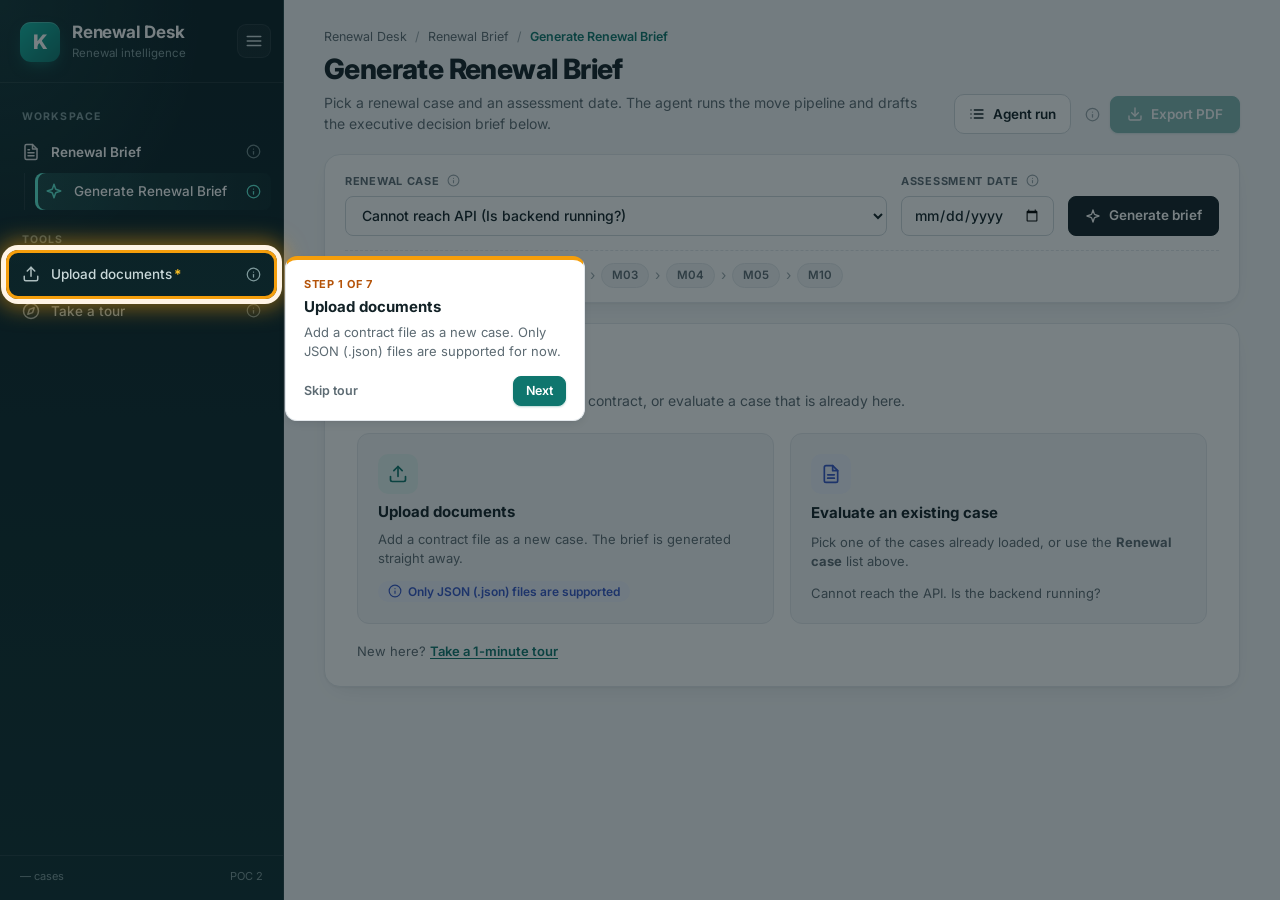
==== commit d372347d: "feat(ui): Agent run panel with moves and their actions - Remove "Move flow trace" from the sidebar a" ====
--- a/frontend/index.html
+++ b/frontend/index.html
@@ -60,11 +60,6 @@
           <svg viewBox="0 0 24 24" fill="none" stroke="currentColor" stroke-width="2" stroke-linecap="round" stroke-linejoin="round"><circle cx="12" cy="12" r="10"/><line x1="12" y1="16" x2="12" y2="12"/><line x1="12" y1="8" x2="12.01" y2="8"/></svg>
         </span>
       </button>
-      <button type="button" class="sb-link" id="flowModalBtn" title="Move flow trace">
-        <svg viewBox="0 0 24 24" fill="none" stroke="currentColor" stroke-width="2" stroke-linecap="round" stroke-linejoin="round"><line x1="6" y1="3" x2="6" y2="15"/><circle cx="18" cy="6" r="3"/><circle cx="6" cy="18" r="3"/><path d="M18 9a9 9 0 0 1-9 9"/></svg>
-        <span class="sb-text">Move flow trace</span>
-        <span class="info-tip" tabindex="0" role="img" aria-label="See every step the agent ran for this brief: which checks (gates) passed and which actions ran or were skipped." data-tip="See every step the agent ran for this brief: which checks (gates) passed and which actions ran or were skipped."><svg viewBox="0 0 24 24" fill="none" stroke="currentColor" stroke-width="2" stroke-linecap="round" stroke-linejoin="round"><circle cx="12" cy="12" r="10"/><line x1="12" y1="16" x2="12" y2="12"/><line x1="12" y1="8" x2="12.01" y2="8"/></svg></span>
-      </button>
       <button type="button" class="sb-link" id="tourBtn" title="Take a tour">
         <svg viewBox="0 0 24 24" fill="none" stroke="currentColor" stroke-width="2" stroke-linecap="round" stroke-linejoin="round"><circle cx="12" cy="12" r="10"/><polygon points="16.24 7.76 14.12 14.12 7.76 16.24 9.88 9.88 16.24 7.76"/></svg>
         <span class="sb-text">Take a tour</span>
@@ -122,6 +117,10 @@
         <p class="page-subtitle">Pick a renewal case and an assessment date. The agent runs the move pipeline and drafts the executive decision brief below.</p>
       </div>
       <div class="page-actions">
+        <button type="button" class="rp-toggle" id="runPanelBtn" aria-controls="runPanel" aria-expanded="false" title="Show the moves and actions the agent runs">
+          <svg viewBox="0 0 24 24" fill="none" stroke="currentColor" stroke-width="2" stroke-linecap="round" stroke-linejoin="round"><line x1="8" y1="6" x2="21" y2="6"/><line x1="8" y1="12" x2="21" y2="12"/><line x1="8" y1="18" x2="21" y2="18"/><line x1="3" y1="6" x2="3.01" y2="6"/><line x1="3" y1="12" x2="3.01" y2="12"/><line x1="3" y1="18" x2="3.01" y2="18"/></svg>
+          <span id="runPanelBtnText">Agent run</span>
+        </button>
         <span class="info-tip" tabindex="0" role="img" aria-label="Save or print the current brief as a PDF. Available once a brief is generated." data-tip="Save or print the current brief as a PDF. Available once a brief is generated."><svg viewBox="0 0 24 24" fill="none" stroke="currentColor" stroke-width="2" stroke-linecap="round" stroke-linejoin="round"><circle cx="12" cy="12" r="10"/><line x1="12" y1="16" x2="12" y2="12"/><line x1="12" y1="8" x2="12.01" y2="8"/></svg></span>
         <button id="printBtn" class="btn-primary" title="Generate a brief first" disabled>
           <svg viewBox="0 0 24 24" fill="none" stroke="currentColor" stroke-width="2" stroke-linecap="round" stroke-linejoin="round"><path d="M21 15v4a2 2 0 0 1-2 2H5a2 2 0 0 1-2-2v-4"/><polyline points="7 10 12 15 17 10"/><line x1="12" y1="15" x2="12" y2="3"/></svg>
@@ -152,11 +151,21 @@
         </div>
       </div>
       <div class="pipeline-container">
-        <div class="pipeline-title">Move pipeline <span class="info-tip tip-left" tabindex="0" role="img" aria-label="The steps the agent runs, M01 to M10. A step turns green once it has run for this brief." data-tip="The steps the agent runs, M01 to M10. A step turns green once it has run for this brief."><svg viewBox="0 0 24 24" fill="none" stroke="currentColor" stroke-width="2" stroke-linecap="round" stroke-linejoin="round"><circle cx="12" cy="12" r="10"/><line x1="12" y1="16" x2="12" y2="12"/><line x1="12" y1="8" x2="12.01" y2="8"/></svg></span></div>
+        <div class="pipeline-title">Move pipeline <span class="info-tip tip-left" tabindex="0" role="img" aria-label="The moves the agent runs, M01 to M10. A move turns green once it has run. Click one to see its actions." data-tip="The moves the agent runs, M01 to M10. A move turns green once it has run. Click one to see its actions."><svg viewBox="0 0 24 24" fill="none" stroke="currentColor" stroke-width="2" stroke-linecap="round" stroke-linejoin="round"><circle cx="12" cy="12" r="10"/><line x1="12" y1="16" x2="12" y2="12"/><line x1="12" y1="8" x2="12.01" y2="8"/></svg></span></div>
         <div id="statePipeline" class="pipeline-steps">
           <!-- Injected by app.js -->
         </div>
       </div>
+    </section>
+
+    <!-- Agent activity: one row per move the agent ran (filled by app.js). Click a row to open it in the run panel. -->
+    <section class="run-log no-print" id="runLog" hidden>
+      <button type="button" class="rl-head" id="runLogHead" aria-expanded="true" aria-controls="runLogList">
+        <span class="rl-pulse" aria-hidden="true"></span>
+        <span class="rl-head-text" id="runLogSummary">Agent run</span>
+        <svg class="rl-chev" viewBox="0 0 24 24" fill="none" stroke="currentColor" stroke-width="2" stroke-linecap="round" stroke-linejoin="round"><polyline points="6 9 12 15 18 9"/></svg>
+      </button>
+      <div class="rl-list" id="runLogList"></div>
     </section>
 
     <!-- POLICY DISABLED for this version
@@ -198,6 +207,8 @@
 
   <!-- Main Executive Brief Container (Printable One-Page / Formatted Layout) -->
   <main class="brief-container" id="briefContainer" hidden>
+    <!-- Shown only on the printed PDF: who exported it and when (recorded in PdfExports) -->
+    <p class="export-stamp" id="exportStamp"></p>
     
     <!-- Document Header / Meta -->
     <section class="doc-header">
@@ -551,33 +562,30 @@
   </main>
 
   </div>
+
+  <!-- ============ Right panel: agent run (moves → actions) ============ -->
+  <aside class="run-panel no-print" id="runPanel" aria-label="Agent run" hidden>
+    <div class="rp-head">
+      <span class="rp-avatar" aria-hidden="true">K</span>
+      <div class="rp-head-text">
+        <div class="rp-title">Renewal Agent</div>
+        <div class="rp-sub" id="rpStatus"><span class="rp-status-dot"></span>Not run yet</div>
+      </div>
+      <button type="button" class="rp-close" id="rpClose" aria-label="Close panel" title="Close">
+        <svg viewBox="0 0 24 24" fill="none" stroke="currentColor" stroke-width="2" stroke-linecap="round" stroke-linejoin="round"><line x1="18" y1="6" x2="6" y2="18"/><line x1="6" y1="6" x2="18" y2="18"/></svg>
+      </button>
+    </div>
+    <div class="rp-body">
+      <div class="rp-stats" id="rpStats"></div>
+      <div class="rp-section-label">
+        <span>Moves</span>
+        <button type="button" class="rp-link" id="rpExpandAll">Expand all</button>
+      </div>
+      <ol class="rp-timeline" id="rpTimeline"></ol>
+    </div>
+  </aside>
+  <div class="rp-backdrop no-print" id="rpBackdrop"></div>
 </div>
-
-  <!-- Kozmo Move Graph Execution Modal (Hidden by default) -->
-  <div id="moveFlowModal" class="flow-modal-backdrop no-print" style="display: none;">
-    <div class="flow-modal-dialog">
-      <div class="flow-modal-header">
-        <div class="flow-modal-title">
-          <span class="icon"><svg viewBox="0 0 24 24" fill="none" stroke="currentColor" stroke-width="2" stroke-linecap="round" stroke-linejoin="round"><line x1="6" y1="3" x2="6" y2="15"/><circle cx="18" cy="6" r="3"/><circle cx="6" cy="18" r="3"/><path d="M18 9a9 9 0 0 1-9 9"/></svg></span>
-          <h3>Kozmo Renewal Desk — Move Graph Execution Trace</h3>
-        </div>
-        <button id="closeFlowModalBtn" class="flow-modal-close" title="Close modal">&times;</button>
-      </div>
-      <div class="flow-modal-body">
-        <p class="flow-modal-desc">
-          Inspects the executed Move Graph. Shows which <strong>Actions</strong> executed, which <strong>Gates</strong> tested criteria, and which nodes were dynamically <strong>SKIPPED</strong> based on contract conditions.
-        </p>
-        <!-- Move Tabs -->
-        <div class="move-tabs" id="moveTabsContainer">
-          <!-- Populated by app.js -->
-        </div>
-        <!-- Move Detail Card -->
-        <div class="move-detail-container" id="moveDetailContainer">
-          <!-- Populated by app.js -->
-        </div>
-      </div>
-    </div>
-  </div>
 
   <script src="notify.js"></script>
   <script src="app.js"></script>
--- a/frontend/style.css
+++ b/frontend/style.css
@@ -127,17 +127,6 @@
 }
 button.btn-dark:hover { background: #1f363d; border-color: #1f363d; }
 
-/* Generate brief: inputs changed, not generated yet */
-button.btn-dark.needs-generate {
-  background: var(--brand);
-  border-color: var(--brand);
-  animation: generate-pulse 1.4s ease-in-out infinite;
-}
-@keyframes generate-pulse {
-  0%, 100% { box-shadow: 0 0 0 0 rgba(15, 118, 110, 0.45); }
-  50%      { box-shadow: 0 0 0 6px rgba(15, 118, 110, 0); }
-}
-
 /* Generate brief: running — swap the sparkle icon for a spinner */
 button.btn-dark.is-generating,
 button.btn-dark.is-generating:disabled { opacity: 1; cursor: progress; }
@@ -151,9 +140,6 @@
   animation: generate-spin 0.7s linear infinite;
 }
 @keyframes generate-spin { to { transform: rotate(360deg); } }
-@media (prefers-reduced-motion: reduce) {
-  button.btn-dark.needs-generate { animation: none; box-shadow: 0 0 0 3px rgba(15, 118, 110, 0.3); }
-}
 
 /* ==========================================================================
    App Shell — Sidebar
@@ -2123,6 +2109,12 @@
 
 @media print { .info-tip { display: none !important; } }
 
+/* "Exported by … on …" line: printed PDF only */
+.export-stamp { display: none; }
+@media print {
+  .export-stamp:not(:empty) { display: block; margin: 0 0 8px; text-align: right; font-size: 9pt; color: #555; }
+}
+
 /* Sidebar polish: room for the info icons, tips that fit inside the sidebar */
 .sb-sub { margin-left: 12px; }
 .sb-text { white-space: nowrap; overflow: hidden; text-overflow: ellipsis; min-width: 0; }
@@ -2234,3 +2226,350 @@
 @media screen and (max-width: 600px) {
   .toast-stack { top: auto; bottom: 16px; right: 16px; left: 16px; width: auto; }
 }
+
+/* ==========================================================================
+   Agent run: header toggle, activity list (in page) and right panel
+   ========================================================================== */
+
+:root { --rp-w: 380px; }
+
+/* Header toggle (like a "Step x of y" chip) */
+.rp-toggle {
+  height: 40px;
+  padding: 0 14px;
+  border-radius: 10px;
+  background: var(--paper);
+  font-weight: 600;
+  color: var(--ink);
+}
+.rp-toggle[aria-expanded="true"] { background: var(--brand-pale); border-color: var(--brand-border); color: var(--brand); }
+.rp-toggle-count {
+  font-weight: 500;
+  font-size: 12px;
+  color: var(--muted);
+  padding-left: 8px;
+  margin-left: 2px;
+  border-left: 1px solid var(--line);
+}
+.rp-toggle[aria-expanded="true"] .rp-toggle-count { color: var(--brand); border-color: var(--brand-border); }
+
+/* Clickable move chips in the pipeline strip */
+button.pipe-step {
+  padding: 3px 10px;
+  border-radius: 999px;
+  font-size: 11.5px;
+  gap: 6px;
+  line-height: 1.5;
+}
+button.pipe-step.active:hover { background: #d9f0e0; border-color: var(--green); box-shadow: var(--shadow-sm); }
+.pipe-count {
+  font-weight: 500;
+  font-size: 10.5px;
+  color: var(--green);
+  opacity: 0.8;
+  font-variant-numeric: tabular-nums;
+}
+.pipe-step.running { background: var(--brand-pale); color: var(--brand); border-color: var(--brand-border); }
+.pipe-step.running::before {
+  content: "";
+  width: 10px; height: 10px;
+  border: 2px solid var(--brand-border);
+  border-top-color: var(--brand);
+  border-radius: 50%;
+  animation: generate-spin 0.7s linear infinite;
+}
+
+/* ---- Activity list between the controls and the brief ---- */
+.run-log {
+  background: var(--paper);
+  border: 1px solid var(--line);
+  border-radius: var(--radius-lg);
+  box-shadow: var(--shadow-sm);
+  margin-bottom: 20px;
+  overflow: hidden;
+  transition: opacity 0.2s ease;
+}
+.run-log.is-running { opacity: 0.55; pointer-events: none; }
+.rl-head {
+  width: 100%;
+  justify-content: flex-start;
+  gap: 10px;
+  padding: 12px 16px;
+  border: 0;
+  border-radius: 0;
+  background: transparent;
+  font-weight: 500;
+  color: var(--muted);
+  text-align: left;
+}
+.rl-head:hover { background: var(--hover-bg); }
+.rl-head strong { color: var(--ink); font-weight: 600; }
+.rl-head-text { flex: 1; }
+.rl-bad { color: var(--red); font-weight: 600; }
+.rl-pulse { width: 8px; height: 8px; border-radius: 50%; background: var(--brand); box-shadow: 0 0 0 4px var(--brand-pale); flex-shrink: 0; }
+.run-log.is-running .rl-pulse { animation: rl-pulse 1s ease-in-out infinite; }
+@keyframes rl-pulse { 50% { box-shadow: 0 0 0 7px var(--brand-pale); } }
+.rl-chev { color: var(--grey); transition: transform 0.2s ease; }
+.run-log.collapsed .rl-chev { transform: rotate(-90deg); }
+.run-log.collapsed .rl-list { display: none; }
+
+.rl-list { border-top: 1px solid var(--line); }
+.rl-row {
+  width: 100%;
+  display: grid;
+  grid-template-columns: 20px auto minmax(0, 1fr) auto 16px;
+  align-items: center;
+  gap: 10px;
+  padding: 10px 16px;
+  border: 0;
+  border-bottom: 1px solid var(--line);
+  border-radius: 0;
+  background: transparent;
+  font-weight: 400;
+  text-align: left;
+}
+.rl-row:last-child { border-bottom: 0; }
+.rl-row:hover { background: var(--hover-bg); }
+.rl-row:hover .rl-go { color: var(--brand); transform: translateX(2px); }
+.rl-icon {
+  display: grid; place-items: center;
+  width: 18px; height: 18px;
+  border-radius: 50%;
+  color: #fff;
+}
+.rl-icon svg { width: 11px; height: 11px; }
+.rl-icon.ok { background: var(--green); }
+.rl-icon.fail { background: var(--red); }
+.rl-verb { color: var(--muted); font-size: 13px; white-space: nowrap; }
+.rl-name { color: var(--ink); font-weight: 500; overflow: hidden; text-overflow: ellipsis; white-space: nowrap; }
+.rl-id {
+  display: inline-block;
+  margin-right: 8px;
+  padding: 1px 6px;
+  border-radius: 5px;
+  background: var(--head-bg);
+  color: var(--muted);
+  font-size: 11px;
+  font-weight: 700;
+  letter-spacing: 0.3px;
+}
+.rl-meta { color: var(--muted); font-size: 12px; white-space: nowrap; font-variant-numeric: tabular-nums; }
+.rl-go { color: var(--grey); display: grid; transition: transform 0.15s ease, color 0.15s ease; }
+.rl-go svg { width: 15px; height: 15px; }
+
+/* ---- Right panel ---- */
+.run-panel {
+  position: fixed;
+  top: 0;
+  right: 0;
+  bottom: 0;
+  width: var(--rp-w);
+  max-width: 100vw;
+  display: flex;
+  flex-direction: column;
+  background: var(--paper);
+  border-left: 1px solid var(--line);
+  box-shadow: -12px 0 32px -18px rgba(18, 33, 38, 0.25);
+  z-index: 350;
+  transform: translateX(100%);
+  transition: transform 0.22s ease;
+}
+.app-shell.rp-open .run-panel { transform: translateX(0); }
+.rp-backdrop { display: none; }
+
+@media screen and (min-width: 1280px) {
+  .app-main { transition: margin-right 0.22s ease, margin-left 0.22s ease; }
+  .app-shell.rp-open .app-main { margin-right: var(--rp-w); }
+}
+@media screen and (max-width: 1279px) {
+  .app-shell.rp-open .rp-backdrop {
+    display: block;
+    position: fixed;
+    inset: 0;
+    background: rgba(10, 25, 30, 0.35);
+    z-index: 340;
+  }
+}
+
+.rp-head {
+  display: flex;
+  align-items: center;
+  gap: 12px;
+  padding: 16px 18px;
+  border-bottom: 1px solid var(--line);
+}
+.rp-avatar {
+  display: grid; place-items: center;
+  width: 36px; height: 36px;
+  border-radius: 10px;
+  background: var(--brand);
+  color: #fff;
+  font-weight: 800;
+  font-size: 16px;
+  flex-shrink: 0;
+}
+.rp-head-text { flex: 1; min-width: 0; }
+.rp-title { font-weight: 700; font-size: 15px; color: var(--ink); }
+.rp-sub {
+  display: flex; align-items: center; gap: 6px;
+  font-size: 12px; color: var(--muted);
+  white-space: nowrap; overflow: hidden; text-overflow: ellipsis;
+}
+.rp-status-dot { width: 7px; height: 7px; border-radius: 50%; background: var(--grey); flex-shrink: 0; }
+.rp-status-dot.ok { background: var(--green); }
+.rp-status-dot.bad { background: var(--red); }
+.rp-status-dot.running { background: var(--brand); animation: rl-pulse 1s ease-in-out infinite; box-shadow: 0 0 0 3px var(--brand-pale); }
+.rp-close { padding: 6px; border-color: transparent; background: transparent; color: var(--muted); }
+.rp-close:hover { background: var(--head-bg); border-color: transparent; color: var(--ink); }
+.rp-close svg { width: 18px; height: 18px; }
+
+.rp-body { flex: 1; overflow-y: auto; padding: 16px 18px 28px; }
+
+.rp-stats { display: grid; grid-template-columns: repeat(auto-fit, minmax(72px, 1fr)); gap: 8px; margin-bottom: 18px; }
+.rp-stat {
+  display: flex; flex-direction: column; gap: 2px;
+  padding: 10px;
+  border: 1px solid var(--line);
+  border-radius: 10px;
+  background: var(--hover-bg);
+}
+.rp-stat-num { font-size: 18px; font-weight: 700; color: var(--ink); font-variant-numeric: tabular-nums; line-height: 1.2; }
+.rp-stat-num small { font-size: 12px; font-weight: 500; color: var(--muted); }
+.rp-stat-lbl { font-size: 11px; color: var(--muted); line-height: 1.3; }
+
+.rp-section-label {
+  display: flex; align-items: center; justify-content: space-between;
+  margin-bottom: 8px;
+  font-size: 11px; font-weight: 700; letter-spacing: 0.7px; text-transform: uppercase;
+  color: var(--muted);
+}
+.rp-link {
+  padding: 2px 6px;
+  border: 0;
+  background: transparent;
+  color: var(--brand);
+  font-size: 12px;
+  font-weight: 600;
+  text-transform: none;
+  letter-spacing: normal;
+}
+.rp-link:hover { background: var(--brand-pale); }
+
+/* Timeline of moves: a vertical rail with a dot per move */
+.rp-timeline { list-style: none; position: relative; }
+.rp-move { position: relative; }
+.rp-move::before {
+  content: "";
+  position: absolute;
+  left: 11px;
+  top: 30px;
+  bottom: -6px;
+  width: 2px;
+  background: var(--line);
+}
+.rp-move:last-child::before { display: none; }
+
+.rp-move-btn {
+  width: 100%;
+  display: flex;
+  align-items: flex-start;
+  justify-content: flex-start;
+  gap: 12px;
+  padding: 7px 6px 7px 0;
+  border: 0;
+  border-radius: 8px;
+  background: transparent;
+  font-weight: 400;
+  text-align: left;
+}
+button.rp-move-btn:hover { background: var(--hover-bg); }
+.rp-dot {
+  position: relative;
+  z-index: 1;
+  display: grid; place-items: center;
+  width: 24px; height: 24px;
+  border-radius: 50%;
+  flex-shrink: 0;
+  background: var(--paper);
+  border: 2px solid var(--line);
+  color: #fff;
+}
+.rp-dot svg { width: 12px; height: 12px; }
+.rp-move.done .rp-dot { background: var(--green); border-color: var(--green); }
+.rp-move.fail .rp-dot { background: var(--red); border-color: var(--red); }
+.rp-move.focus .rp-dot { box-shadow: 0 0 0 4px var(--pale); }
+.rp-move-main { flex: 1; min-width: 0; display: flex; flex-direction: column; gap: 1px; padding-top: 1px; }
+.rp-move-name { font-size: 13.5px; font-weight: 600; color: var(--ink); line-height: 1.35; }
+.rp-move.pending .rp-move-name { color: var(--muted); font-weight: 500; }
+.rp-move-id { color: var(--muted); font-weight: 700; font-size: 11.5px; margin-right: 6px; }
+.rp-move-meta { font-size: 12px; color: var(--muted); font-variant-numeric: tabular-nums; }
+.rp-chev { color: var(--grey); display: grid; padding-top: 3px; transition: transform 0.2s ease; }
+.rp-chev svg { width: 15px; height: 15px; }
+.rp-move:not(.open) .rp-chev { transform: rotate(-90deg); }
+
+.rp-move-body { padding: 0 0 6px 36px; }
+.rp-move:not(.open) .rp-move-body { display: none; }
+.rp-summary { font-size: 12.5px; color: var(--muted); margin: 2px 0 8px; line-height: 1.5; }
+.rp-sub-label {
+  margin: 10px 0 6px;
+  font-size: 10.5px; font-weight: 700; letter-spacing: 0.6px; text-transform: uppercase;
+  color: var(--grey);
+}
+.rp-items {
+  list-style: none;
+  border: 1px solid var(--line);
+  border-radius: 10px;
+  overflow: hidden;
+}
+.rp-item {
+  display: flex;
+  gap: 10px;
+  padding: 8px 10px;
+  border-bottom: 1px solid var(--line);
+  background: var(--paper);
+}
+.rp-item:last-child { border-bottom: 0; }
+.rp-item.skipped { background: var(--hover-bg); }
+.rp-item-icon {
+  display: grid; place-items: center;
+  width: 18px; height: 18px;
+  margin-top: 1px;
+  border-radius: 50%;
+  flex-shrink: 0;
+  color: #fff;
+}
+.rp-item-icon svg { width: 10px; height: 10px; }
+.rp-item.ran .rp-item-icon { background: var(--green); }
+.rp-item.fail .rp-item-icon { background: var(--red); }
+.rp-item.skipped .rp-item-icon { background: var(--paper); border: 1.5px solid var(--grey); color: var(--grey); }
+.rp-item-main { flex: 1; min-width: 0; }
+.rp-item-name { font-size: 12.5px; font-weight: 600; color: var(--ink); line-height: 1.4; }
+.rp-item.skipped .rp-item-name { color: var(--muted); font-weight: 500; }
+.rp-item-id { font-size: 10.5px; font-weight: 600; color: var(--grey); margin-left: 2px; }
+.rp-item-dur { float: right; font-size: 11px; font-weight: 500; color: var(--grey); font-variant-numeric: tabular-nums; margin-left: 8px; }
+.rp-item-out { font-size: 12px; color: var(--muted); line-height: 1.45; margin-top: 2px; overflow-wrap: anywhere; }
+.rp-item-note { font-size: 12px; color: var(--grey); font-style: italic; line-height: 1.45; margin-top: 2px; }
+
+@media screen and (max-width: 1024px) {
+  .page-actions { width: 100%; flex-wrap: wrap; }
+  .rl-row { grid-template-columns: 20px minmax(0, 1fr) 16px; }
+  .rl-verb, .rl-meta { display: none; }
+}
+@media screen and (max-width: 600px) {
+  :root { --rp-w: 100vw; }
+}
+@media (prefers-reduced-motion: reduce) {
+  .run-panel, .app-main, .rl-chev, .rp-chev { transition: none; }
+}
+@media print {
+  .run-panel, .rp-backdrop, .run-log, .rp-toggle { display: none !important; }
+  .app-shell.rp-open .app-main { margin-right: 0 !important; }
+}
+
+/* Panel open: let the page header wrap instead of squeezing the title */
+.page-header > div:first-child { flex: 1 1 420px; min-width: 0; }
+.breadcrumb { flex-wrap: wrap; white-space: nowrap; }
+.app-shell.rp-open .page-header { flex-wrap: wrap; align-items: flex-start; }
+@media screen and (min-width: 1280px) {
+  .app-shell.rp-open .app-main { padding-left: 28px; padding-right: 28px; }
+}
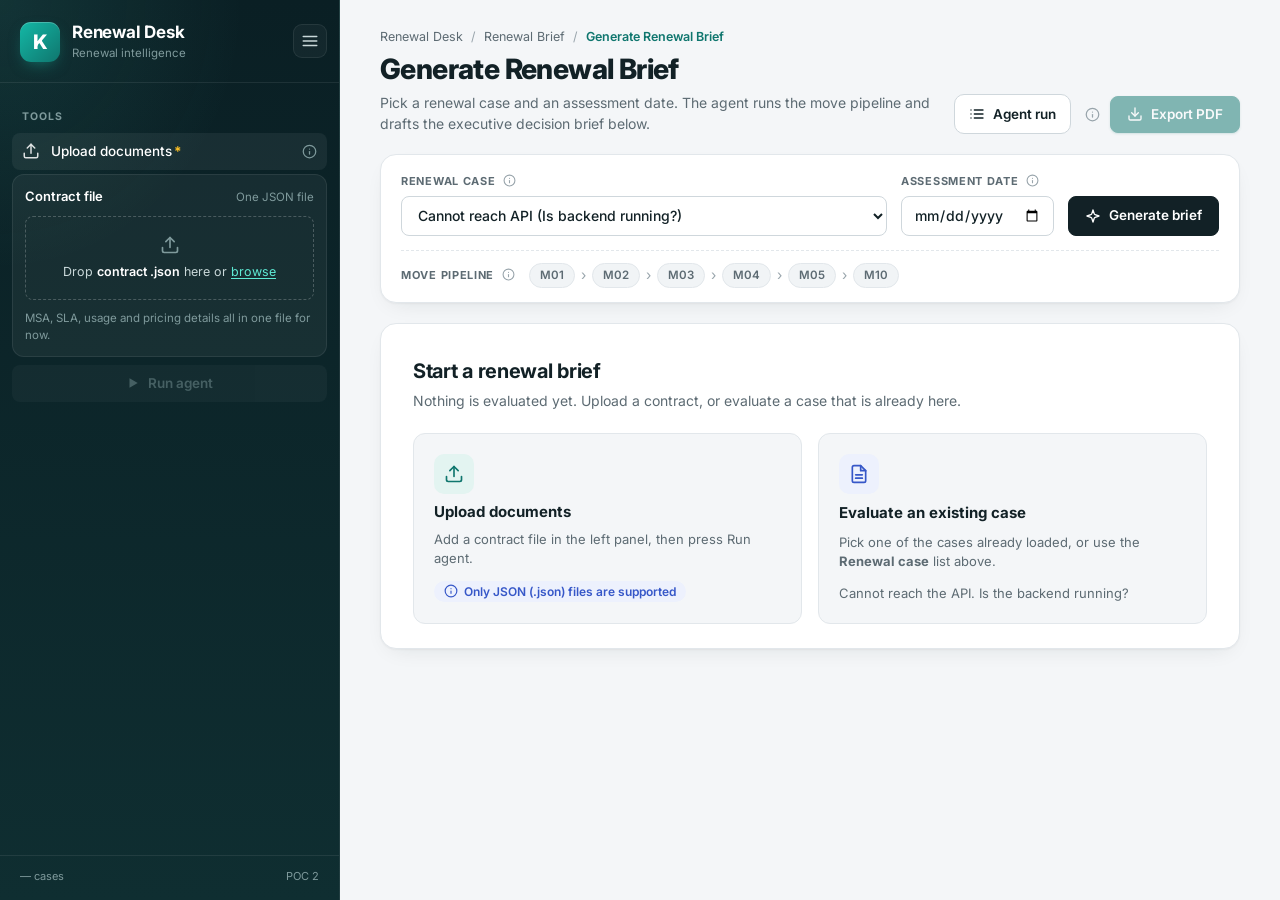
==== commit 5a3b5ae7: "feat(ui): Sidebar upload panel with Run agent and step-by-step run - Upload documents opens a drop/b" ====
--- a/frontend/index.html
+++ b/frontend/index.html
@@ -28,42 +28,45 @@
     </div>
 
     <nav class="sb-nav">
-      <div class="sb-group-label">Workspace</div>
-
-      <div class="sb-parent">
-        <svg viewBox="0 0 24 24" fill="none" stroke="currentColor" stroke-width="2" stroke-linecap="round" stroke-linejoin="round"><path d="M14 2H6a2 2 0 0 0-2 2v16a2 2 0 0 0 2 2h12a2 2 0 0 0 2-2V8z"/><path d="M14 2v6h6"/><path d="M16 13H8"/><path d="M16 17H8"/><path d="M10 9H8"/></svg>
-        <span class="sb-text">Renewal Brief</span>
-        <span class="info-tip" tabindex="0" role="img" aria-label="Everything for one vendor renewal: run the agent and read its decision brief." data-tip="Everything for one vendor renewal: run the agent and read its decision brief."><svg viewBox="0 0 24 24" fill="none" stroke="currentColor" stroke-width="2" stroke-linecap="round" stroke-linejoin="round"><circle cx="12" cy="12" r="10"/><line x1="12" y1="16" x2="12" y2="12"/><line x1="12" y1="8" x2="12.01" y2="8"/></svg></span>
-      </div>
-      <div class="sb-sub">
-        <a class="sb-link active" href="index.html" aria-current="page" title="Generate Renewal Brief">
-          <svg viewBox="0 0 24 24" fill="none" stroke="currentColor" stroke-width="2" stroke-linecap="round" stroke-linejoin="round"><path d="m12 3-1.9 5.8a2 2 0 0 1-1.3 1.3L3 12l5.8 1.9a2 2 0 0 1 1.3 1.3L12 21l1.9-5.8a2 2 0 0 1 1.3-1.3L21 12l-5.8-1.9a2 2 0 0 1-1.3-1.3Z"/></svg>
-          <span class="sb-text">Generate Renewal Brief</span>
-          <span class="info-tip" tabindex="0" role="img" aria-label="Pick a case and a date, run the agent, and get the executive decision brief." data-tip="Pick a case and a date, run the agent, and get the executive decision brief."><svg viewBox="0 0 24 24" fill="none" stroke="currentColor" stroke-width="2" stroke-linecap="round" stroke-linejoin="round"><circle cx="12" cy="12" r="10"/><line x1="12" y1="16" x2="12" y2="12"/><line x1="12" y1="8" x2="12.01" y2="8"/></svg></span>
-        </a>
-        <div class="sb-sections" id="sbSections" hidden>
-          <a class="sb-section-link" href="#executiveSummaryBanner"><span class="dot"></span>Executive summary</a>
-          <a class="sb-section-link" href="#sec-financials"><span class="dot"></span>Financial impact</a>
-          <a class="sb-section-link" href="#sec-history"><span class="dot"></span>Renewal history</a>
-          <a class="sb-section-link" href="#sec-performance"><span class="dot"></span>Vendor performance</a>
-          <a class="sb-section-link" href="#sec-risks"><span class="dot"></span>Risks &amp; governance</a>
-          <a class="sb-section-link" href="#sec-options"><span class="dot"></span>Options &amp; negotiation</a>
-          <a class="sb-section-link" href="#sec-plan"><span class="dot"></span>Renewal plan</a>
-        </div>
-      </div>
-
       <div class="sb-group-label">Tools</div>
-      <button type="button" class="sb-link" id="uploadBtn" title="Upload documents">
+      <button type="button" class="sb-link is-open" id="uploadBtn" title="Upload documents" aria-expanded="true" aria-controls="sbUpload" data-keep-open>
         <svg viewBox="0 0 24 24" fill="none" stroke="currentColor" stroke-width="2" stroke-linecap="round" stroke-linejoin="round"><path d="M21 15v4a2 2 0 0 1-2 2H5a2 2 0 0 1-2-2v-4"/><polyline points="17 8 12 3 7 8"/><line x1="12" y1="3" x2="12" y2="15"/></svg>
         <span class="sb-text">Upload documents<span class="sb-star" aria-hidden="true">*</span></span>
         <span class="info-tip" tabindex="0" role="img" aria-label="Add a contract as a new case. Only JSON (.json) files are supported." data-tip="Add a contract as a new case. Only JSON (.json) files are supported.">
           <svg viewBox="0 0 24 24" fill="none" stroke="currentColor" stroke-width="2" stroke-linecap="round" stroke-linejoin="round"><circle cx="12" cy="12" r="10"/><line x1="12" y1="16" x2="12" y2="12"/><line x1="12" y1="8" x2="12.01" y2="8"/></svg>
         </span>
       </button>
-      <button type="button" class="sb-link" id="tourBtn" title="Take a tour">
-        <svg viewBox="0 0 24 24" fill="none" stroke="currentColor" stroke-width="2" stroke-linecap="round" stroke-linejoin="round"><circle cx="12" cy="12" r="10"/><polygon points="16.24 7.76 14.12 14.12 7.76 16.24 9.88 9.88 16.24 7.76"/></svg>
-        <span class="sb-text">Take a tour</span>
-        <span class="info-tip" tabindex="0" role="img" aria-label="A 1-minute walk through this page, step by step." data-tip="A 1-minute walk through this page, step by step."><svg viewBox="0 0 24 24" fill="none" stroke="currentColor" stroke-width="2" stroke-linecap="round" stroke-linejoin="round"><circle cx="12" cy="12" r="10"/><line x1="12" y1="16" x2="12" y2="12"/><line x1="12" y1="8" x2="12.01" y2="8"/></svg></span>
+
+      <!-- Upload panel: open by default; closes by itself once the upload succeeds, reopens when the file is removed. -->
+      <div class="sb-upload" id="sbUpload">
+        <div class="sb-upload-head">
+          <span class="sb-upload-title">Contract file</span>
+          <span class="sb-upload-hint">One JSON file</span>
+        </div>
+        <div class="sb-drop" id="sbDrop" role="button" tabindex="0" aria-label="Drop a contract JSON file here, or press to browse">
+          <svg viewBox="0 0 24 24" fill="none" stroke="currentColor" stroke-width="2" stroke-linecap="round" stroke-linejoin="round"><path d="M21 15v4a2 2 0 0 1-2 2H5a2 2 0 0 1-2-2v-4"/><polyline points="17 8 12 3 7 8"/><line x1="12" y1="3" x2="12" y2="15"/></svg>
+          <span class="sb-drop-text">Drop <strong>contract .json</strong> here or <span class="sb-browse">browse</span></span>
+        </div>
+        <p class="sb-upload-note" id="sbUploadNote">MSA, SLA, usage and pricing details all in one file for now.</p>
+      </div>
+
+      <!-- Uploaded file, waiting for Run -->
+      <div class="sb-file" id="sbFile" hidden>
+        <span class="sb-file-icon" aria-hidden="true">
+          <svg viewBox="0 0 24 24" fill="none" stroke="currentColor" stroke-width="2" stroke-linecap="round" stroke-linejoin="round"><path d="M14 2H6a2 2 0 0 0-2 2v16a2 2 0 0 0 2 2h12a2 2 0 0 0 2-2V8z"/><path d="M14 2v6h6"/></svg>
+        </span>
+        <span class="sb-file-main">
+          <span class="sb-file-name" id="sbFileName">—</span>
+          <span class="sb-file-sub" id="sbFileSub">Ready to run</span>
+        </span>
+        <button type="button" class="sb-file-x" id="sbFileClear" aria-label="Remove this file" title="Remove this file" data-keep-open>
+          <svg viewBox="0 0 24 24" fill="none" stroke="currentColor" stroke-width="2" stroke-linecap="round" stroke-linejoin="round"><line x1="18" y1="6" x2="6" y2="18"/><line x1="6" y1="6" x2="18" y2="18"/></svg>
+        </button>
+      </div>
+
+      <button type="button" class="sb-run" id="sbRunBtn" disabled title="Upload a contract first">
+        <svg viewBox="0 0 24 24" fill="currentColor" stroke="none"><polygon points="6 4 20 12 6 20 6 4"/></svg>
+        <span class="sb-text">Run agent</span>
       </button>
 
       <!-- POLICY DISABLED for this version
@@ -75,17 +78,6 @@
       -->
     </nav>
 
-    <!-- Current brief at a glance (filled by app.js) -->
-    <div class="sb-case-card" id="sbCaseCard" hidden>
-      <div class="sb-case-label">Current brief</div>
-      <div class="sb-case-vendor" id="sbCaseVendor">—</div>
-      <div class="sb-case-service" id="sbCaseService"></div>
-      <span class="sb-decision" id="sbCaseDecision">—</span>
-      <div class="sb-case-meta">
-        <span id="sbCaseNotice"></span>
-        <!-- <span id="sbCasePolicy"></span>  POLICY DISABLED -->
-      </div>
-    </div>
 
     <div class="sb-footer">
       <span id="sbCaseCount">— cases</span>
@@ -187,7 +179,7 @@
           <svg viewBox="0 0 24 24" fill="none" stroke="currentColor" stroke-width="2" stroke-linecap="round" stroke-linejoin="round"><path d="M21 15v4a2 2 0 0 1-2 2H5a2 2 0 0 1-2-2v-4"/><polyline points="17 8 12 3 7 8"/><line x1="12" y1="3" x2="12" y2="15"/></svg>
         </span>
         <span class="start-title">Upload documents</span>
-        <span class="start-text">Add a contract file as a new case. The brief is generated straight away.</span>
+        <span class="start-text">Add a contract file in the left panel, then press Run agent.</span>
         <span class="start-note">
           <svg viewBox="0 0 24 24" fill="none" stroke="currentColor" stroke-width="2" stroke-linecap="round" stroke-linejoin="round"><circle cx="12" cy="12" r="10"/><line x1="12" y1="16" x2="12" y2="12"/><line x1="12" y1="8" x2="12.01" y2="8"/></svg>
           Only JSON (.json) files are supported
@@ -202,7 +194,6 @@
         <div class="start-cases" id="startCases"><span class="start-text">Loading cases…</span></div>
       </div>
     </div>
-    <p class="start-tour">New here? <button type="button" class="link-btn" id="startTourBtn">Take a 1-minute tour</button></p>
   </section>
 
   <!-- Main Executive Brief Container (Printable One-Page / Formatted Layout) -->
@@ -590,6 +581,5 @@
   <script src="notify.js"></script>
   <script src="app.js"></script>
   <script src="shell.js"></script>
-  <script src="tour.js"></script>
 </body>
 </html>
--- a/frontend/style.css
+++ b/frontend/style.css
@@ -60,7 +60,7 @@
   --radius-xl: 16px;
 
   /* App shell - midnight-teal sidebar with mint accents */
-  --sidebar-w: 284px;
+  --sidebar-w: 340px;
   --sb-bg-top: #0a1f24;
   --sb-bg-bottom: #0f2e31;
   --sb-text: #c9d8d9;
@@ -2572,4 +2572,125 @@
 .app-shell.rp-open .page-header { flex-wrap: wrap; align-items: flex-start; }
 @media screen and (min-width: 1280px) {
   .app-shell.rp-open .app-main { padding-left: 28px; padding-right: 28px; }
-}+}
+/* ==========================================================================
+   Sidebar — upload panel, uploaded file card, Run agent
+   ========================================================================== */
+.sb-link.is-open { background: rgba(255, 255, 255, 0.06); color: #ffffff; }
+
+.sb-upload {
+  margin: 4px 0 8px;
+  padding: 12px;
+  border-radius: var(--radius-lg);
+  background: rgba(255, 255, 255, 0.05);
+  border: 1px solid var(--sb-line);
+  animation: sb-panel-in 0.18s ease-out;
+}
+@keyframes sb-panel-in { from { opacity: 0; transform: translateY(-4px); } to { opacity: 1; transform: none; } }
+.sb-upload-head { display: flex; justify-content: space-between; align-items: baseline; gap: 8px; margin-bottom: 10px; }
+.sb-upload-title { color: #ffffff; font-size: 13px; font-weight: 600; }
+.sb-upload-hint { color: var(--sb-muted); font-size: 11.5px; }
+.sb-drop {
+  display: flex;
+  flex-direction: column;
+  align-items: center;
+  gap: 8px;
+  padding: 18px 12px;
+  border: 1.5px dashed rgba(255, 255, 255, 0.22);
+  border-radius: var(--radius-md);
+  color: var(--sb-text);
+  font-size: 12.5px;
+  line-height: 1.45;
+  text-align: center;
+  cursor: pointer;
+  transition: border-color 0.15s ease, background 0.15s ease;
+}
+.sb-drop svg { width: 20px; height: 20px; color: var(--sb-muted); }
+.sb-drop strong { color: #ffffff; font-weight: 600; }
+.sb-browse { color: var(--sb-accent); text-decoration: underline; text-underline-offset: 2px; }
+.sb-drop:hover, .sb-drop:focus-visible, .sb-drop.is-over {
+  border-color: var(--sb-accent);
+  background: rgba(94, 234, 212, 0.08);
+  outline: none;
+}
+.sb-drop.is-busy { pointer-events: none; opacity: 0.6; cursor: progress; }
+.sb-drop.is-busy .sb-drop-text::after { content: " · uploading…"; color: var(--sb-accent); }
+.sb-upload-note { margin: 10px 0 0; font-size: 11.5px; line-height: 1.45; color: var(--sb-muted); }
+
+.sb-file {
+  display: flex;
+  align-items: center;
+  gap: 10px;
+  margin: 4px 0 8px;
+  padding: 10px 8px 10px 12px;
+  border-radius: var(--radius-md);
+  background: rgba(94, 234, 212, 0.08);
+  border: 1px solid rgba(94, 234, 212, 0.25);
+}
+.sb-file-icon { display: grid; color: var(--sb-accent); }
+.sb-file-icon svg { width: 18px; height: 18px; }
+.sb-file-main { flex: 1; min-width: 0; display: flex; flex-direction: column; }
+.sb-file-name { color: #ffffff; font-size: 12.5px; font-weight: 600; overflow: hidden; text-overflow: ellipsis; white-space: nowrap; }
+.sb-file-sub { color: var(--sb-muted); font-size: 11.5px; overflow: hidden; text-overflow: ellipsis; white-space: nowrap; }
+.sidebar .sb-file-x {
+  display: grid; place-items: center;
+  width: 26px; height: 26px; padding: 0;
+  background: none; border: none; border-radius: 6px;
+  color: var(--sb-muted);
+}
+.sidebar .sb-file-x:hover { background: rgba(255, 255, 255, 0.08); color: #ffffff; }
+.sb-file-x svg { width: 14px; height: 14px; }
+
+.sidebar .sb-run {
+  display: flex;
+  align-items: center;
+  justify-content: center;
+  gap: 8px;
+  width: 100%;
+  margin: 4px 0 6px;
+  padding: 10px 12px;
+  border: none;
+  border-radius: var(--radius-md);
+  background: linear-gradient(135deg, #14b8a6 0%, var(--brand) 100%);
+  color: #ffffff;
+  font-size: 13.5px;
+  font-weight: 600;
+}
+.sidebar .sb-run svg { width: 14px; height: 14px; }
+.sidebar .sb-run:hover:not(:disabled) { filter: brightness(1.08); }
+.sidebar .sb-run:disabled { background: rgba(255, 255, 255, 0.07); color: var(--sb-muted); cursor: not-allowed; }
+.sidebar .sb-run.is-generating, .sidebar .sb-run.is-generating:disabled {
+  background: linear-gradient(135deg, #14b8a6 0%, var(--brand) 100%);
+  color: #ffffff; cursor: progress;
+}
+.sidebar .sb-run.is-generating svg { display: none; }
+.sidebar .sb-run.is-generating::before {
+  content: "";
+  width: 14px; height: 14px;
+  border: 2px solid rgba(255, 255, 255, 0.35);
+  border-top-color: #fff;
+  border-radius: 50%;
+  animation: generate-spin 0.7s linear infinite;
+}
+
+@media screen and (min-width: 1025px) {
+  .app-shell.sb-collapsed .sb-upload,
+  .app-shell.sb-collapsed .sb-file { display: none !important; }
+  .app-shell.sb-collapsed .sidebar .sb-run { padding: 11px 0; }
+}
+
+/* Live run: moves appear one by one */
+.run-log.is-live .rl-pulse { animation: rl-pulse 1s ease-in-out infinite; }
+.rl-row.is-live-row { cursor: default; }
+.rl-row.running .rl-verb, .rl-row.running .rl-meta { color: var(--brand); }
+.rl-icon.run {
+  border: 2px solid var(--brand-pale);
+  border-top-color: var(--brand);
+  animation: generate-spin 0.7s linear infinite;
+}
+.run-log.is-live .rl-row.running { animation: rl-row-in 0.22s ease-out; }
+@keyframes rl-row-in { from { opacity: 0; transform: translateY(-3px); } to { opacity: 1; transform: none; } }
+
+@media (prefers-reduced-motion: reduce) {
+  .sb-upload, .run-log.is-live .rl-row.running { animation: none; }
+}
